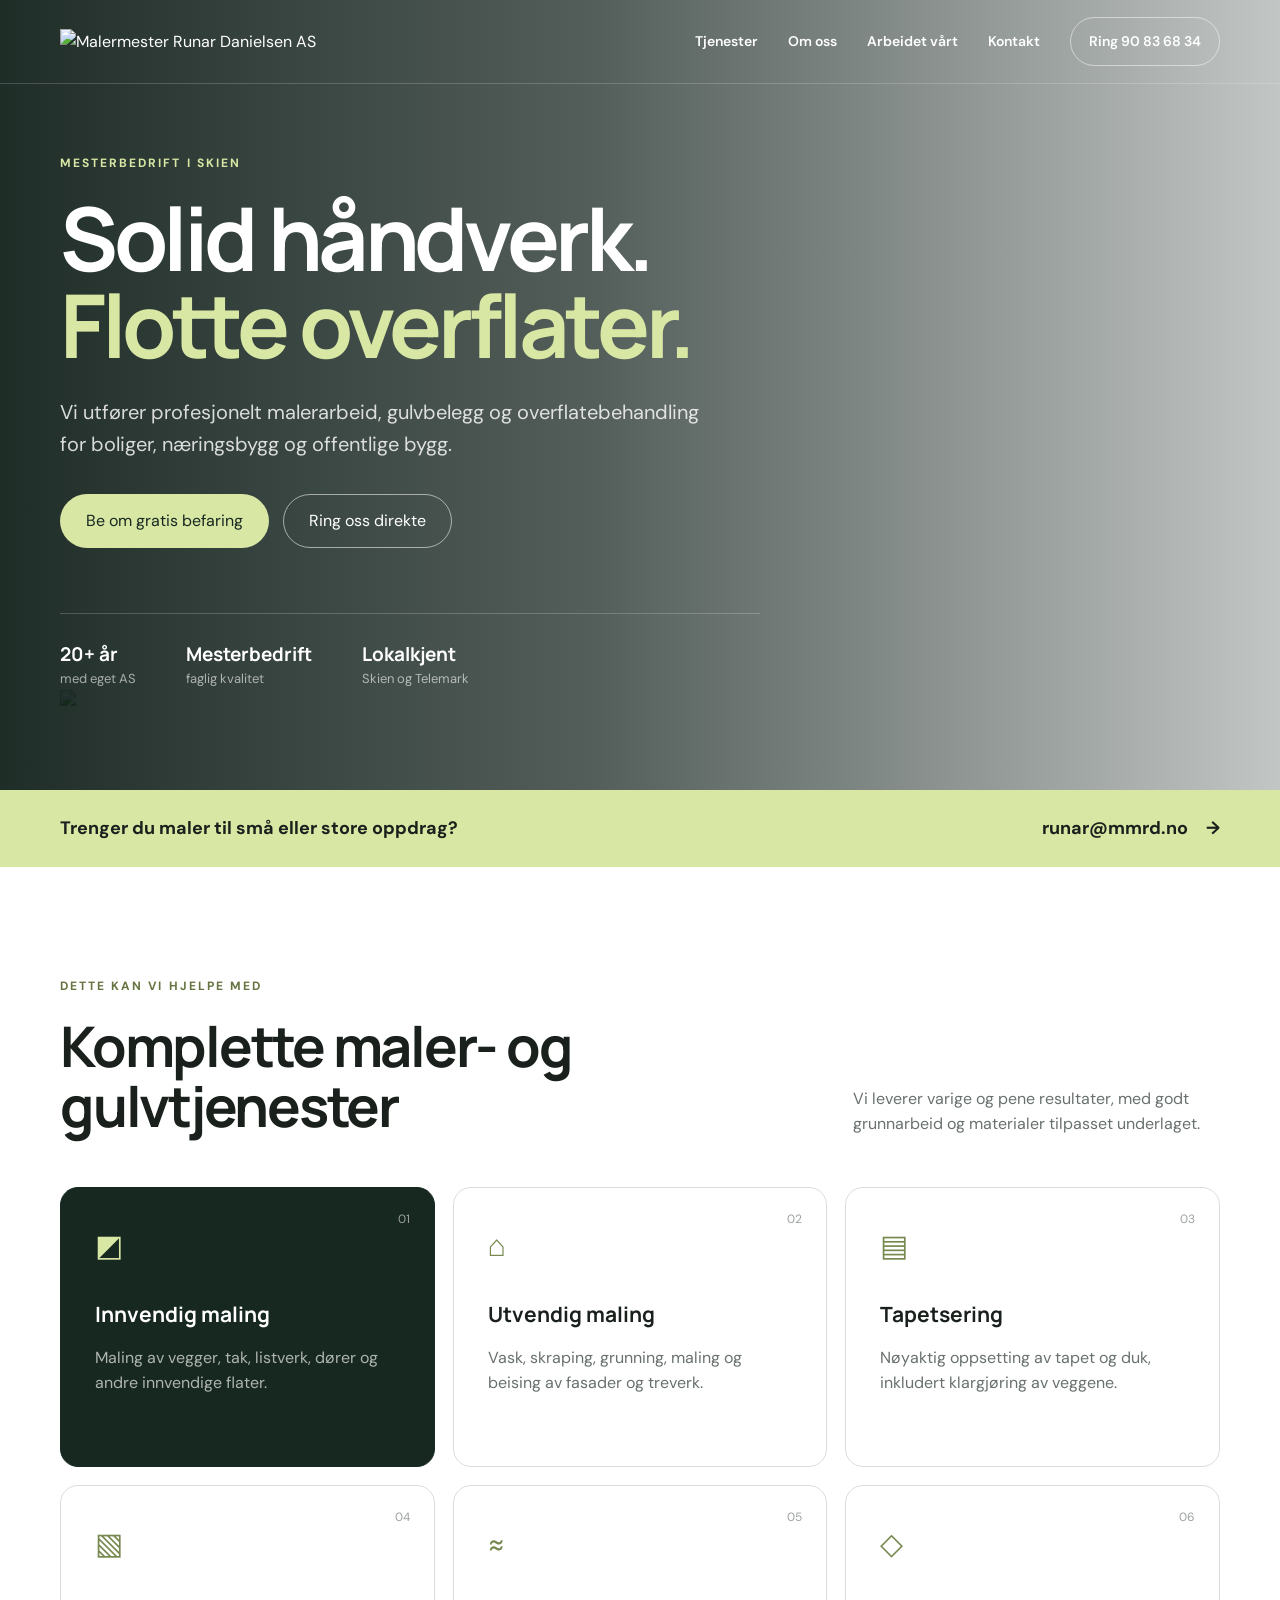
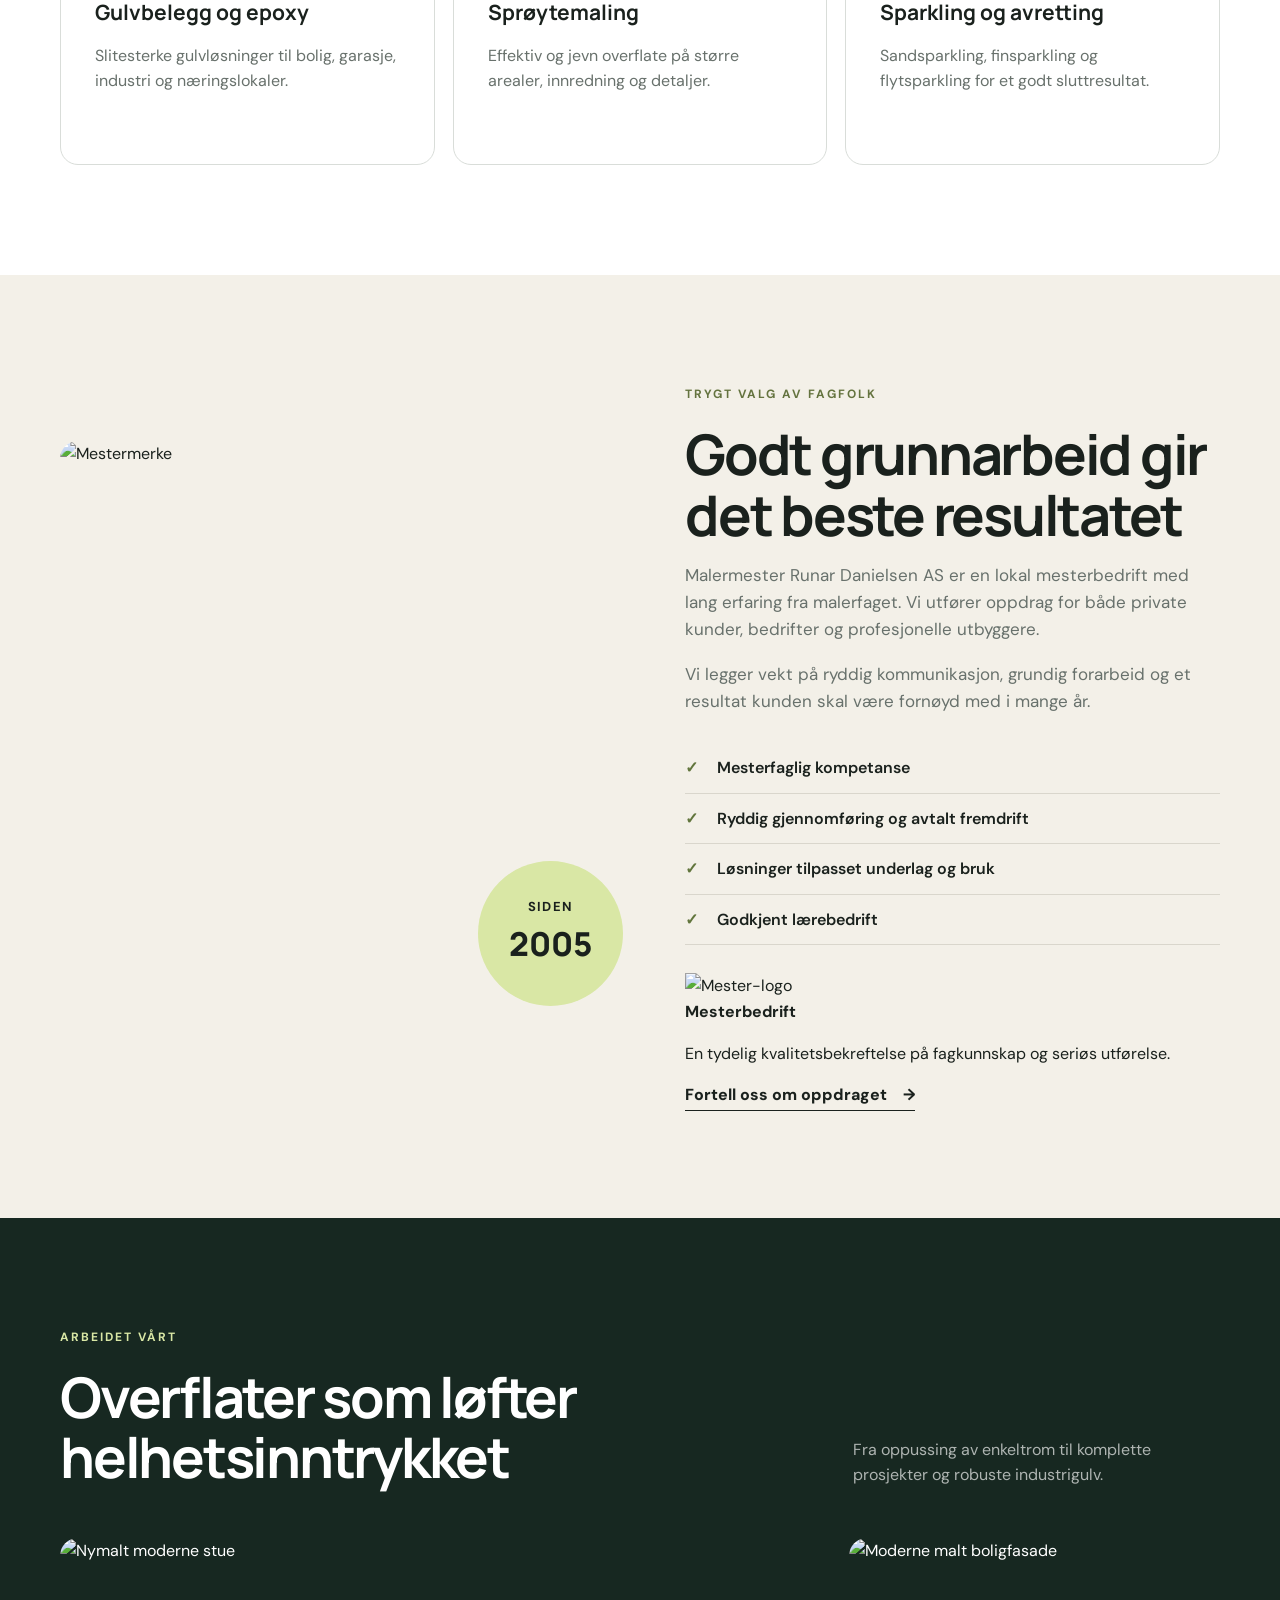
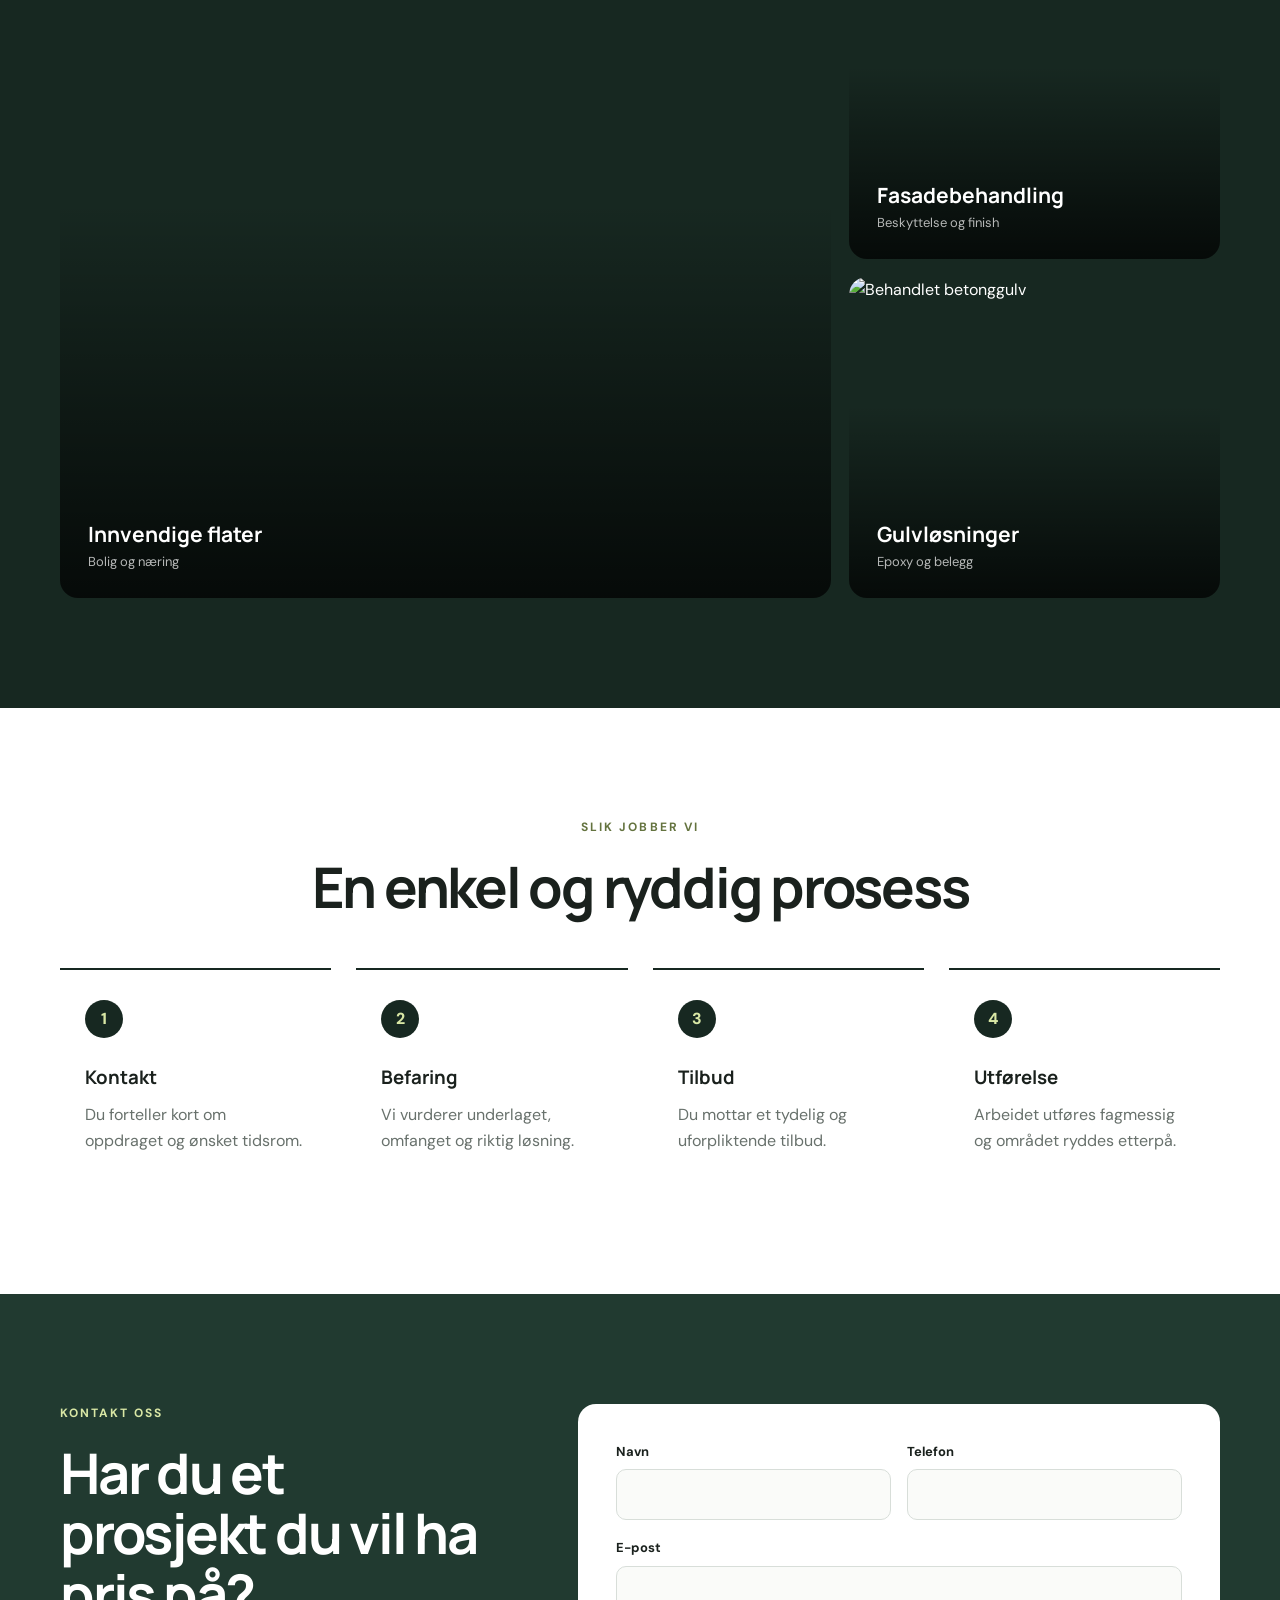
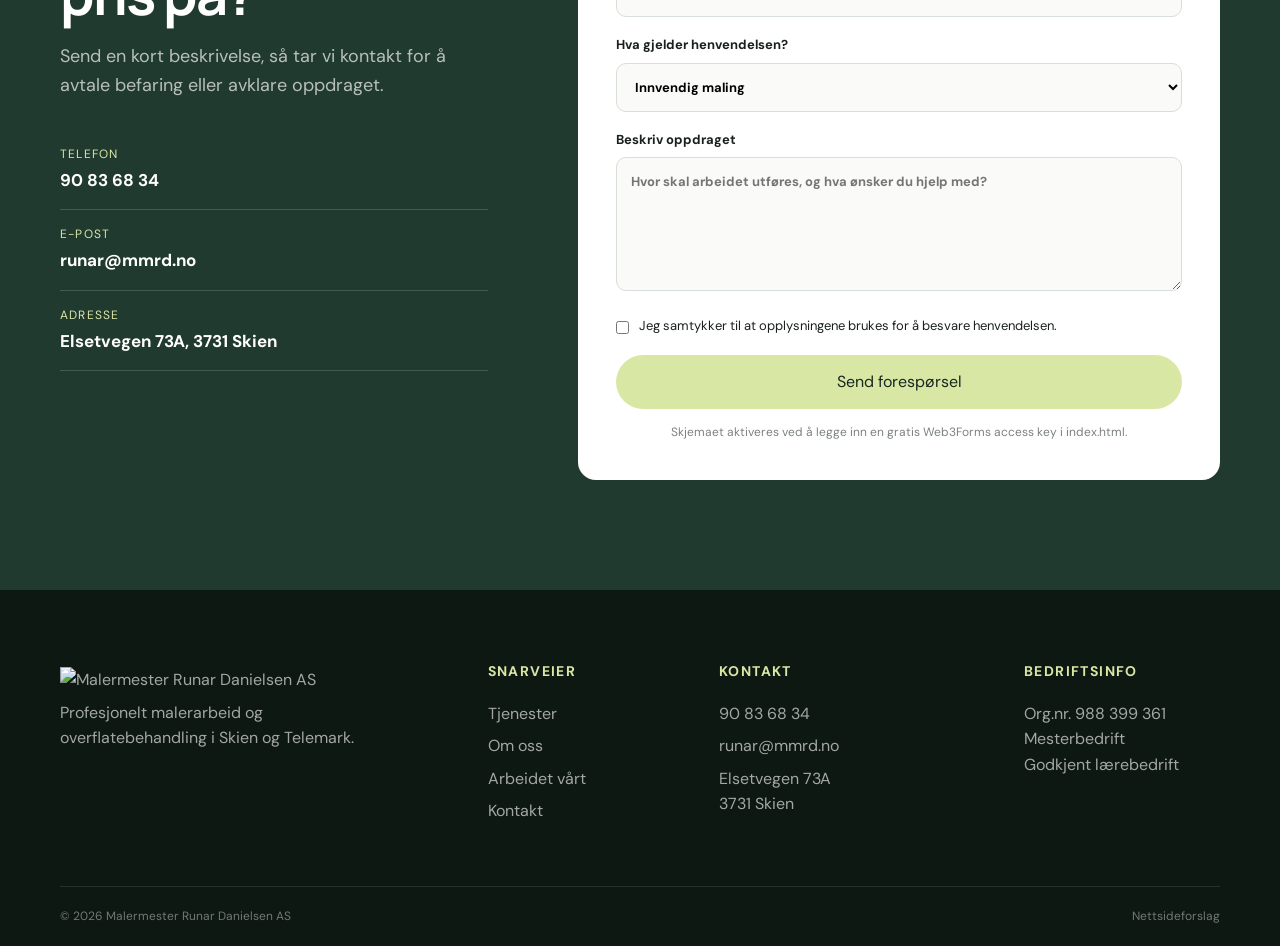
==== index.html @ 1ab9491d "Add files via upload" ====
<!DOCTYPE html>
<html lang="no">
<head>
  <meta charset="UTF-8">
  <meta name="viewport" content="width=device-width, initial-scale=1.0">
  <meta name="description" content="Malermester Runar Danielsen AS utfører maling, tapetsering, gulvbelegg, sprøytemaling, epoxy, sandsparkling og flytsparkling i Skien og Telemark.">
  <meta name="keywords" content="maler Skien, malermester Skien, maling Skien, tapetsering Skien, epoxy gulv, gulvbelegg, sprøytemaling, Malermester Runar Danielsen">
  <meta name="author" content="Malermester Runar Danielsen AS">
  <meta property="og:title" content="Malermester Runar Danielsen AS | Maler i Skien">
  <meta property="og:description" content="Fagmessig maling, tapetsering, gulvbelegg og overflatebehandling for private og bedrifter.">
  <meta property="og:type" content="website">
  <meta property="og:image" content="images/logo-transparent.png">
  <meta name="theme-color" content="#9f1721">
  <title>Malermester Runar Danielsen AS | Maler i Skien</title>
  <link rel="preconnect" href="https://fonts.googleapis.com">
  <link rel="preconnect" href="https://fonts.gstatic.com" crossorigin>
  <link href="https://fonts.googleapis.com/css2?family=DM+Sans:wght@400;500;600;700&family=Manrope:wght@600;700;800&display=swap" rel="stylesheet">
  <link rel="stylesheet" href="css/style.css">
  <script type="application/ld+json">
  {
    "@context": "https://schema.org",
    "@type": "HousePainter",
    "name": "Malermester Runar Danielsen AS",
    "telephone": "+4790836834",
    "email": "runar@mmrd.no",
    "address": {
      "@type": "PostalAddress",
      "streetAddress": "Elsetvegen 73A",
      "postalCode": "3731",
      "addressLocality": "Skien",
      "addressCountry": "NO"
    },
    "areaServed": ["Skien", "Porsgrunn", "Telemark"],
    "vatID": "NO988399361MVA",
    "foundingDate": "2005"
  }
  </script>
</head>
<body>
  <a class="skip-link" href="#main">Gå til innhold</a>

  <header class="site-header" id="top">
    <div class="container nav-wrap">
      <a class="brand" href="#top" aria-label="Malermester Runar Danielsen AS – til toppen">
        <img class="brand-logo" src="images/logo-transparent.png" alt="Malermester Runar Danielsen AS">
      </a>
      <button class="menu-toggle" aria-label="Åpne meny" aria-expanded="false"><span></span><span></span><span></span></button>
      <nav class="main-nav" aria-label="Hovedmeny">
        <a href="#tjenester">Tjenester</a>
        <a href="#om">Om oss</a>
        <a href="#prosjekter">Arbeidet vårt</a>
        <a href="#kontakt">Kontakt</a>
        <a class="nav-cta" href="tel:+4790836834">Ring 90 83 68 34</a>
      </nav>
    </div>
  </header>

  <main id="main">
    <section class="hero">
      <div class="hero-overlay"></div>
      <div class="container hero-grid">
        <div class="hero-content">
          <p class="eyebrow">Mesterbedrift i Skien</p>
          <h1>Solid håndverk.<br><span>Flotte overflater.</span></h1>
          <p class="hero-lead">Vi utfører profesjonelt malerarbeid, gulvbelegg og overflatebehandling for boliger, næringsbygg og offentlige bygg.</p>
          <div class="hero-actions">
            <a class="btn btn-primary" href="#kontakt">Be om gratis befaring</a>
            <a class="btn btn-ghost" href="tel:+4790836834">Ring oss direkte</a>
          </div>
          <div class="trust-row">
            <div><strong>20+ år</strong><span>med eget AS</span></div>
            <div><strong>Mesterbedrift</strong><span>faglig kvalitet</span></div>
            <div><strong>Lokalkjent</strong><span>Skien og Telemark</span></div>
          </div>
        </div>
        <div class="hero-visual">
          <img src="images/hero-bil.png" alt="Runar Danielsen foran firmabilen" loading="eager">
        </div>
      </div>
    </section>

    <section class="intro-strip">
      <div class="container intro-grid">
        <p>Trenger du maler til små eller store oppdrag?</p>
        <a href="mailto:runar@mmrd.no">runar@mmrd.no <span>→</span></a>
      </div>
    </section>

    <section class="section services" id="tjenester">
      <div class="container">
        <div class="section-heading">
          <div><p class="eyebrow dark">Dette kan vi hjelpe med</p><h2>Komplette maler- og gulvtjenester</h2></div>
          <p>Vi leverer varige og pene resultater, med godt grunnarbeid og materialer tilpasset underlaget.</p>
        </div>
        <div class="service-grid">
          <article class="service-card featured">
            <span class="number">01</span><div class="icon">◩</div><h3>Innvendig maling</h3><p>Maling av vegger, tak, listverk, dører og andre innvendige flater.</p>
          </article>
          <article class="service-card">
            <span class="number">02</span><div class="icon">⌂</div><h3>Utvendig maling</h3><p>Vask, skraping, grunning, maling og beising av fasader og treverk.</p>
          </article>
          <article class="service-card">
            <span class="number">03</span><div class="icon">▤</div><h3>Tapetsering</h3><p>Nøyaktig oppsetting av tapet og duk, inkludert klargjøring av veggene.</p>
          </article>
          <article class="service-card">
            <span class="number">04</span><div class="icon">▧</div><h3>Gulvbelegg og epoxy</h3><p>Slitesterke gulvløsninger til bolig, garasje, industri og næringslokaler.</p>
          </article>
          <article class="service-card">
            <span class="number">05</span><div class="icon">≈</div><h3>Sprøytemaling</h3><p>Effektiv og jevn overflate på større arealer, innredning og detaljer.</p>
          </article>
          <article class="service-card">
            <span class="number">06</span><div class="icon">◇</div><h3>Sparkling og avretting</h3><p>Sandsparkling, finsparkling og flytsparkling for et godt sluttresultat.</p>
          </article>
        </div>
      </div>
    </section>

    <section class="section about" id="om">
      <div class="container about-grid">
        <div class="about-image">
          <img src="images/mester.png" alt="Mestermerke" loading="lazy">
          <div class="experience-badge"><strong>Siden</strong><span>2005</span></div>
        </div>
        <div class="about-copy">
          <p class="eyebrow dark">Trygt valg av fagfolk</p>
          <h2>Godt grunnarbeid gir det beste resultatet</h2>
          <p>Malermester Runar Danielsen AS er en lokal mesterbedrift med lang erfaring fra malerfaget. Vi utfører oppdrag for både private kunder, bedrifter og profesjonelle utbyggere.</p>
          <p>Vi legger vekt på ryddig kommunikasjon, grundig forarbeid og et resultat kunden skal være fornøyd med i mange år.</p>
          <ul class="check-list">
            <li>Mesterfaglig kompetanse</li>
            <li>Ryddig gjennomføring og avtalt fremdrift</li>
            <li>Løsninger tilpasset underlag og bruk</li>
            <li>Godkjent lærebedrift</li>
          </ul>
          <div class="mester-card">
            <img src="images/mester.png" alt="Mester-logo">
            <div>
              <strong>Mesterbedrift</strong>
              <p>En tydelig kvalitetsbekreftelse på fagkunnskap og seriøs utførelse.</p>
            </div>
          </div>
          <a class="text-link" href="#kontakt">Fortell oss om oppdraget <span>→</span></a>
        </div>
      </div>
    </section>

    <section class="section projects" id="prosjekter">
      <div class="container">
        <div class="section-heading light">
          <div><p class="eyebrow">Arbeidet vårt</p><h2>Overflater som løfter helhetsinntrykket</h2></div>
          <p>Fra oppussing av enkeltrom til komplette prosjekter og robuste industrigulv.</p>
        </div>
        <div class="project-grid">
          <figure class="project large"><img src="https://images.unsplash.com/photo-1600566753086-00f18fb6b3ea?auto=format&fit=crop&w=1300&q=85" alt="Nymalt moderne stue" loading="lazy"><figcaption><strong>Innvendige flater</strong><span>Bolig og næring</span></figcaption></figure>
          <figure class="project"><img src="https://images.unsplash.com/photo-1600585154340-be6161a56a0c?auto=format&fit=crop&w=900&q=85" alt="Moderne malt boligfasade" loading="lazy"><figcaption><strong>Fasadebehandling</strong><span>Beskyttelse og finish</span></figcaption></figure>
          <figure class="project"><img src="https://images.unsplash.com/photo-1586864387967-d02ef85d93e8?auto=format&fit=crop&w=900&q=85" alt="Behandlet betonggulv" loading="lazy"><figcaption><strong>Gulvløsninger</strong><span>Epoxy og belegg</span></figcaption></figure>
        </div>
      </div>
    </section>

    <section class="section process">
      <div class="container">
        <div class="center-heading"><p class="eyebrow dark">Slik jobber vi</p><h2>En enkel og ryddig prosess</h2></div>
        <div class="process-grid">
          <div><span>1</span><h3>Kontakt</h3><p>Du forteller kort om oppdraget og ønsket tidsrom.</p></div>
          <div><span>2</span><h3>Befaring</h3><p>Vi vurderer underlaget, omfanget og riktig løsning.</p></div>
          <div><span>3</span><h3>Tilbud</h3><p>Du mottar et tydelig og uforpliktende tilbud.</p></div>
          <div><span>4</span><h3>Utførelse</h3><p>Arbeidet utføres fagmessig og området ryddes etterpå.</p></div>
        </div>
      </div>
    </section>

    <section class="contact-section" id="kontakt">
      <div class="container contact-grid">
        <div class="contact-copy">
          <p class="eyebrow">Kontakt oss</p>
          <h2>Har du et prosjekt du vil ha pris på?</h2>
          <p>Send en kort beskrivelse, så tar vi kontakt for å avtale befaring eller avklare oppdraget.</p>
          <div class="contact-details">
            <a href="tel:+4790836834"><span>Telefon</span><strong>90 83 68 34</strong></a>
            <a href="mailto:runar@mmrd.no"><span>E-post</span><strong>runar@mmrd.no</strong></a>
            <div><span>Adresse</span><strong>Elsetvegen 73A, 3731 Skien</strong></div>
          </div>
        </div>
        <form class="contact-form" action="https://api.web3forms.com/submit" method="POST">
          <input type="hidden" name="access_key" value="SETT-INN-WEB3FORMS-ACCESS-KEY-HER">
          <input type="hidden" name="subject" value="Ny forespørsel fra hjemmesiden">
          <input type="hidden" name="from_name" value="Malermester Runar Danielsen – nettside">
          <div class="field-row">
            <label>Navn<input type="text" name="name" required autocomplete="name"></label>
            <label>Telefon<input type="tel" name="phone" required autocomplete="tel"></label>
          </div>
          <label>E-post<input type="email" name="email" autocomplete="email"></label>
          <label>Hva gjelder henvendelsen?
            <select name="service">
              <option>Innvendig maling</option><option>Utvendig maling</option><option>Tapetsering</option><option>Gulvbelegg / epoxy</option><option>Sparkling / avretting</option><option>Annet</option>
            </select>
          </label>
          <label>Beskriv oppdraget<textarea name="message" rows="5" required placeholder="Hvor skal arbeidet utføres, og hva ønsker du hjelp med?"></textarea></label>
          <label class="consent"><input type="checkbox" required><span>Jeg samtykker til at opplysningene brukes for å besvare henvendelsen.</span></label>
          <button class="btn btn-primary full" type="submit">Send forespørsel</button>
          <p class="form-note">Skjemaet aktiveres ved å legge inn en gratis Web3Forms access key i index.html.</p>
        </form>
      </div>
    </section>
  </main>

  <footer>
    <div class="container footer-grid">
      <div><a class="brand footer-brand" href="#top"><img class="footer-logo" src="images/logo-transparent.png" alt="Malermester Runar Danielsen AS"></a><p>Profesjonelt malerarbeid og overflatebehandling i Skien og Telemark.</p></div>
      <div><h3>Snarveier</h3><a href="#tjenester">Tjenester</a><a href="#om">Om oss</a><a href="#prosjekter">Arbeidet vårt</a><a href="#kontakt">Kontakt</a></div>
      <div><h3>Kontakt</h3><a href="tel:+4790836834">90 83 68 34</a><a href="mailto:runar@mmrd.no">runar@mmrd.no</a><p>Elsetvegen 73A<br>3731 Skien</p></div>
      <div><h3>Bedriftsinfo</h3><p>Org.nr. 988 399 361<br>Mesterbedrift<br>Godkjent lærebedrift</p></div>
    </div>
    <div class="container footer-bottom"><span>© <span id="year"></span> Malermester Runar Danielsen AS</span><span>Nettsideforslag</span></div>
  </footer>
  <script src="script.js"></script>
</body>
</html>
---- css/style.css ----
:root{--green:#172821;--green2:#213a30;--lime:#d9e7a5;--cream:#f3f0e8;--white:#fff;--ink:#1a211d;--muted:#68716c;--line:#d9ddd9;--radius:18px;--shadow:0 20px 50px rgba(12,30,22,.14)}
*{box-sizing:border-box}html{scroll-behavior:smooth}body{margin:0;font-family:'DM Sans',sans-serif;color:var(--ink);background:#fff;line-height:1.6}img{max-width:100%;display:block}a{color:inherit;text-decoration:none}.container{width:min(1160px,calc(100% - 40px));margin:auto}.skip-link{position:absolute;left:-9999px}.skip-link:focus{left:20px;top:20px;background:#fff;padding:10px;z-index:999}
.site-header{height:84px;position:absolute;z-index:20;width:100%;color:#fff;border-bottom:1px solid rgba(255,255,255,.18)}.nav-wrap{height:100%;display:flex;align-items:center;justify-content:space-between}.brand{display:flex;align-items:center;gap:12px}.brand-mark{width:47px;height:47px;border:2px solid var(--lime);display:grid;place-items:center;border-radius:50%;font-family:Manrope;font-weight:800;letter-spacing:-2px;color:var(--lime)}.brand-text{display:flex;flex-direction:column;line-height:1.1}.brand-text strong{font-family:Manrope;font-size:16px;text-transform:uppercase;letter-spacing:.07em}.brand-text small{font-size:13px;opacity:.8;margin-top:4px}.main-nav{display:flex;align-items:center;gap:30px;font-weight:600;font-size:14px}.main-nav>a:not(.nav-cta):hover{color:var(--lime)}.nav-cta{padding:12px 18px;border:1px solid rgba(255,255,255,.5);border-radius:50px}.nav-cta:hover{background:#fff;color:var(--green)}.menu-toggle{display:none;background:transparent;border:0;padding:8px}.menu-toggle span{display:block;width:26px;height:2px;background:#fff;margin:6px}
.hero{min-height:790px;display:flex;align-items:center;position:relative;color:#fff;background:url('https://images.unsplash.com/photo-1562259949-6d6cde6cc78e?auto=format&fit=crop&w=2000&q=88') center/cover}.hero-overlay{position:absolute;inset:0;background:linear-gradient(90deg,rgba(12,27,21,.92) 0%,rgba(12,27,21,.70) 47%,rgba(12,27,21,.25) 100%)}.hero-content{position:relative;padding-top:80px}.eyebrow{text-transform:uppercase;letter-spacing:.17em;font-size:12px;font-weight:700;color:var(--lime);margin:0 0 20px}.eyebrow.dark{color:#64733f}.hero h1{font-family:Manrope;font-size:clamp(50px,7vw,88px);line-height:.99;letter-spacing:-.05em;margin:0;max-width:850px}.hero h1 span{color:var(--lime)}.hero-lead{font-size:20px;max-width:640px;color:rgba(255,255,255,.82);margin:28px 0 34px}.hero-actions{display:flex;gap:14px;flex-wrap:wrap}.btn{display:inline-flex;align-items:center;justify-content:center;min-height:54px;padding:0 25px;border-radius:50px;font-weight:700;border:1px solid transparent;cursor:pointer;font:inherit}.btn-primary{background:var(--lime);color:var(--green)}.btn-primary:hover{background:#eef5cd}.btn-ghost{border-color:rgba(255,255,255,.55);color:#fff}.btn-ghost:hover{background:#fff;color:var(--green)}.trust-row{display:flex;gap:50px;margin-top:65px;border-top:1px solid rgba(255,255,255,.2);padding-top:25px;max-width:700px}.trust-row div{display:flex;flex-direction:column}.trust-row strong{font-family:Manrope;font-size:19px}.trust-row span{color:rgba(255,255,255,.6);font-size:13px}.intro-strip{background:var(--lime);padding:24px 0}.intro-grid{display:flex;align-items:center;justify-content:space-between;font-weight:700}.intro-grid p{margin:0;font-size:18px}.intro-grid a{font-size:18px}.intro-grid a span{margin-left:14px}
.section{padding:110px 0}.section-heading{display:grid;grid-template-columns:1.4fr .7fr;align-items:end;gap:60px;margin-bottom:50px}.section-heading h2,.about h2,.center-heading h2,.contact-copy h2{font-family:Manrope;font-size:clamp(36px,5vw,56px);line-height:1.08;letter-spacing:-.04em;margin:0}.section-heading>p{color:var(--muted);margin:0}.service-grid{display:grid;grid-template-columns:repeat(3,1fr);gap:18px}.service-card{position:relative;min-height:280px;padding:34px;border:1px solid var(--line);border-radius:var(--radius);transition:.25s;background:#fff}.service-card:hover{transform:translateY(-5px);box-shadow:var(--shadow)}.service-card.featured{background:var(--green);color:#fff;border-color:var(--green)}.service-card .number{position:absolute;right:24px;top:22px;font-size:12px;color:#9ba29e}.service-card .icon{font-size:30px;color:#76884e;margin-bottom:28px}.service-card h3{font-family:Manrope;font-size:21px;margin:0 0 13px}.service-card p{margin:0;color:var(--muted)}.service-card.featured p{color:rgba(255,255,255,.65)}.service-card.featured .icon{color:var(--lime)}
.about{background:var(--cream)}.about-grid{display:grid;grid-template-columns:1fr 1fr;gap:90px;align-items:center}.about-image{position:relative}.about-image img{height:610px;width:100%;object-fit:cover;border-radius:var(--radius)}.experience-badge{position:absolute;right:-28px;bottom:45px;background:var(--lime);width:145px;height:145px;border-radius:50%;display:flex;flex-direction:column;align-items:center;justify-content:center}.experience-badge strong{font-size:13px;text-transform:uppercase;letter-spacing:.1em}.experience-badge span{font-family:Manrope;font-size:33px;font-weight:800}.about-copy>p:not(.eyebrow){color:var(--muted);font-size:17px}.check-list{list-style:none;padding:0;margin:28px 0}.check-list li{padding:12px 0 12px 32px;border-bottom:1px solid #d9d6cc;position:relative;font-weight:600}.check-list li:before{content:'✓';position:absolute;left:0;color:#61753c}.text-link{font-weight:800;border-bottom:1px solid;padding-bottom:5px}.text-link span{margin-left:12px}
.projects{background:var(--green);color:#fff}.section-heading.light>p{color:rgba(255,255,255,.65)}.project-grid{display:grid;grid-template-columns:1.35fr .65fr;grid-template-rows:1fr 1fr;gap:18px;height:660px}.project{margin:0;position:relative;overflow:hidden;border-radius:var(--radius)}.project.large{grid-row:1/3}.project img{width:100%;height:100%;object-fit:cover;transition:.5s}.project:hover img{transform:scale(1.035)}.project:after{content:'';position:absolute;inset:40% 0 0;background:linear-gradient(transparent,rgba(0,0,0,.75))}.project figcaption{position:absolute;z-index:2;left:28px;bottom:25px;display:flex;flex-direction:column}.project figcaption strong{font-family:Manrope;font-size:21px}.project figcaption span{font-size:13px;color:rgba(255,255,255,.7)}
.center-heading{text-align:center;margin-bottom:50px}.process-grid{display:grid;grid-template-columns:repeat(4,1fr);gap:25px}.process-grid>div{padding:30px 25px;border-top:2px solid var(--green)}.process-grid span{display:grid;place-items:center;width:38px;height:38px;border-radius:50%;background:var(--green);color:var(--lime);font-weight:800;margin-bottom:25px}.process-grid h3{font-family:Manrope;margin:0 0 10px}.process-grid p{color:var(--muted);margin:0}
.contact-section{background:var(--green2);color:#fff;padding:110px 0}.contact-grid{display:grid;grid-template-columns:.8fr 1.2fr;gap:90px}.contact-copy>p:not(.eyebrow){color:rgba(255,255,255,.68);font-size:18px}.contact-details{margin-top:45px;display:grid;gap:15px}.contact-details a,.contact-details div{display:flex;flex-direction:column;border-bottom:1px solid rgba(255,255,255,.16);padding-bottom:15px}.contact-details span{font-size:12px;text-transform:uppercase;color:var(--lime);letter-spacing:.1em}.contact-details strong{font-size:17px;margin-top:3px}.contact-form{background:#fff;color:var(--ink);padding:38px;border-radius:var(--radius)}.field-row{display:grid;grid-template-columns:1fr 1fr;gap:16px}.contact-form label{display:block;font-size:13px;font-weight:700;margin-bottom:18px}.contact-form input,.contact-form select,.contact-form textarea{width:100%;margin-top:7px;border:1px solid #d8ded9;border-radius:10px;padding:14px;font:inherit;background:#fafbf9}.contact-form textarea{resize:vertical}.consent{display:flex!important;gap:10px;align-items:flex-start;font-weight:400!important}.consent input{width:auto;margin:5px 0 0}.btn.full{width:100%;border:0}.form-note{font-size:12px;color:#7b827e;text-align:center;margin:14px 0 0}
footer{background:#0d1813;color:#fff;padding:70px 0 20px}.footer-grid{display:grid;grid-template-columns:1.5fr .7fr 1fr .8fr;gap:60px}.footer-grid h3{font-size:14px;text-transform:uppercase;letter-spacing:.1em;color:var(--lime);margin:0 0 18px}.footer-grid a,.footer-grid p{display:block;color:rgba(255,255,255,.62);margin:7px 0}.footer-grid>div:first-child p{max-width:330px}.footer-brand{margin-bottom:25px}.footer-bottom{border-top:1px solid rgba(255,255,255,.1);margin-top:55px;padding-top:20px;display:flex;justify-content:space-between;color:rgba(255,255,255,.42);font-size:12px}
@media(max-width:900px){.main-nav{position:fixed;inset:0 0 auto 0;background:var(--green);padding:100px 30px 35px;display:none;flex-direction:column;align-items:stretch}.main-nav.open{display:flex}.menu-toggle{display:block;z-index:2}.hero{min-height:730px}.service-grid{grid-template-columns:repeat(2,1fr)}.section-heading,.about-grid,.contact-grid{grid-template-columns:1fr;gap:45px}.about-grid{gap:60px}.about-image img{height:480px}.experience-badge{right:20px}.process-grid{grid-template-columns:repeat(2,1fr)}.footer-grid{grid-template-columns:1fr 1fr}.project-grid{height:560px}}
@media(max-width:620px){.container{width:min(100% - 28px,1160px)}.site-header{height:72px}.brand-text strong{font-size:13px}.brand-mark{width:41px;height:41px}.hero{min-height:720px;background-position:60% center}.hero-content{padding-top:75px}.hero h1{font-size:48px}.hero-lead{font-size:17px}.hero-actions{flex-direction:column;align-items:stretch}.trust-row{gap:20px;justify-content:space-between;margin-top:40px}.trust-row strong{font-size:15px}.intro-grid{flex-direction:column;align-items:flex-start;gap:4px}.section{padding:75px 0}.section-heading{gap:20px;margin-bottom:35px}.service-grid{grid-template-columns:1fr}.about-image img{height:380px}.experience-badge{width:110px;height:110px}.experience-badge span{font-size:25px}.project-grid{display:block;height:auto}.project{height:280px;margin-bottom:14px}.process-grid{grid-template-columns:1fr}.process-grid>div{padding:22px 10px}.contact-section{padding:75px 0}.contact-form{padding:24px 18px}.field-row{grid-template-columns:1fr}.footer-grid{grid-template-columns:1fr;gap:30px}.footer-bottom{flex-direction:column;gap:5px}}
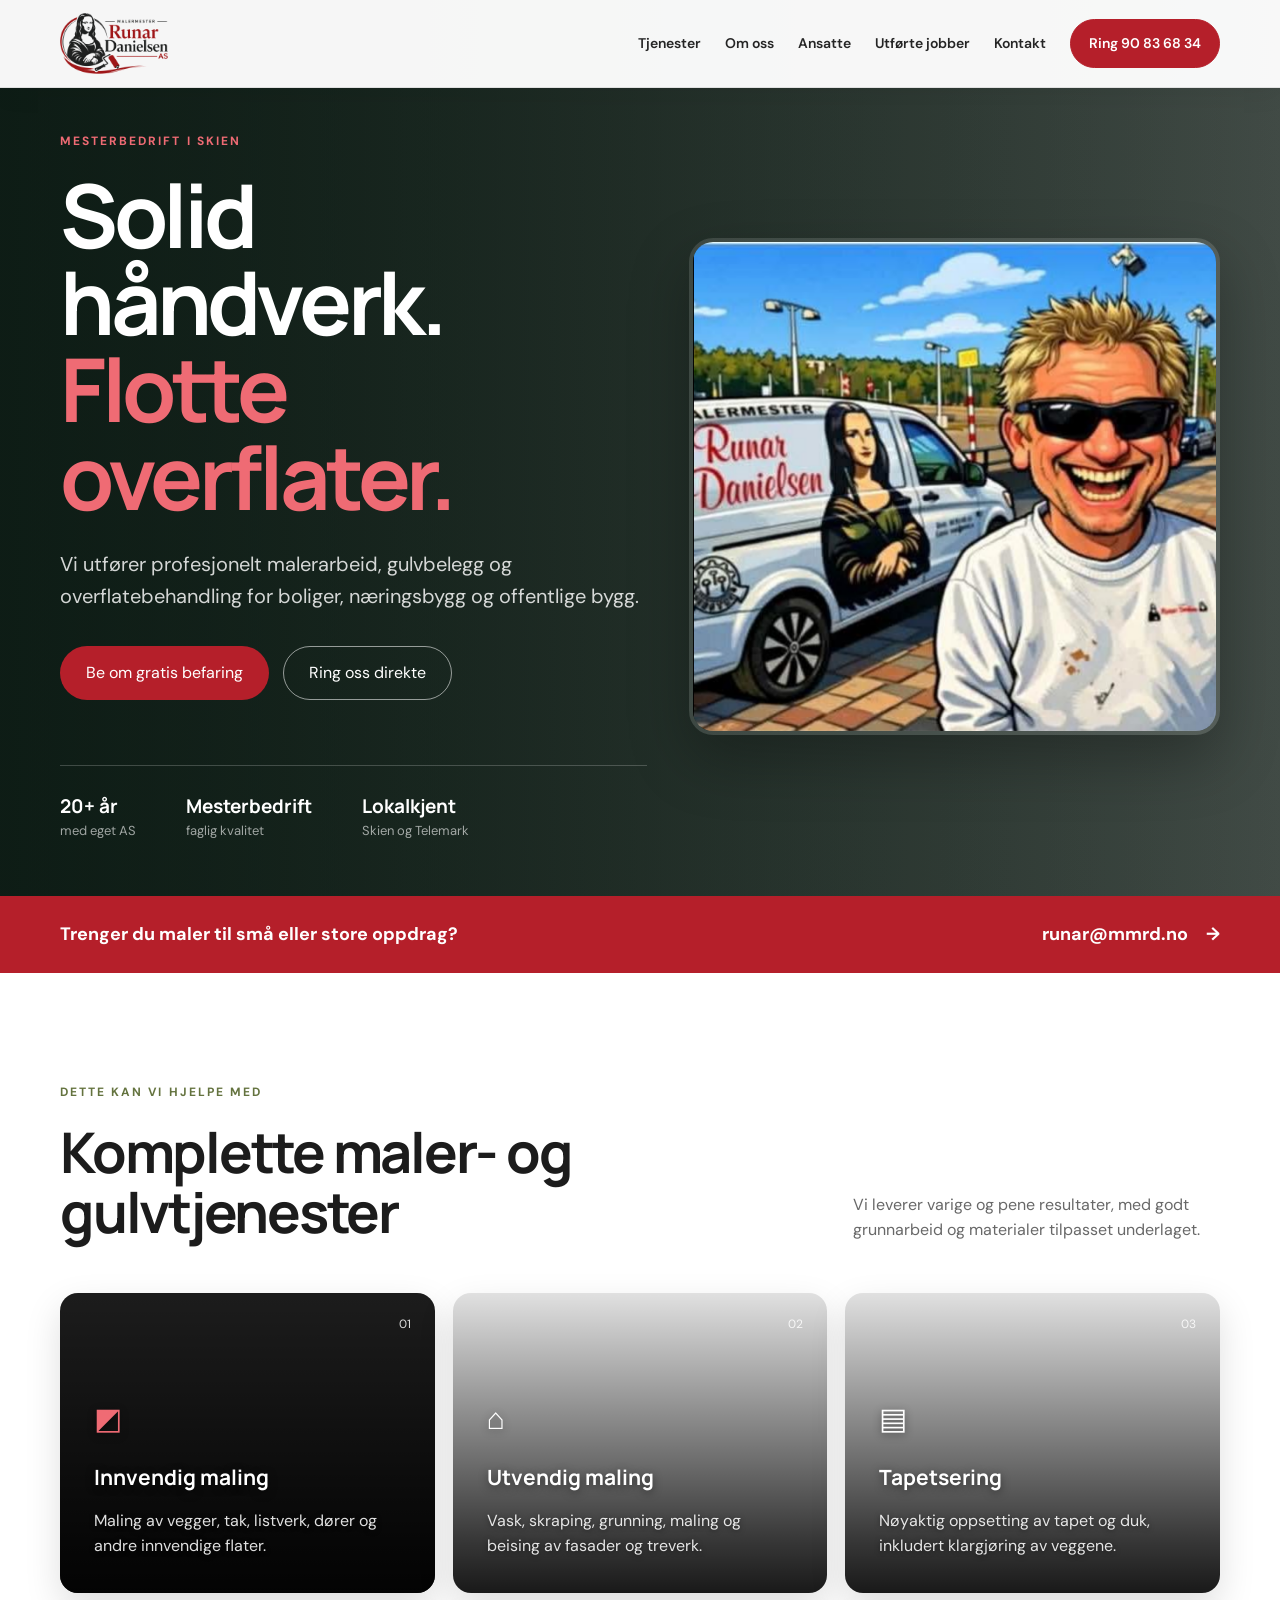
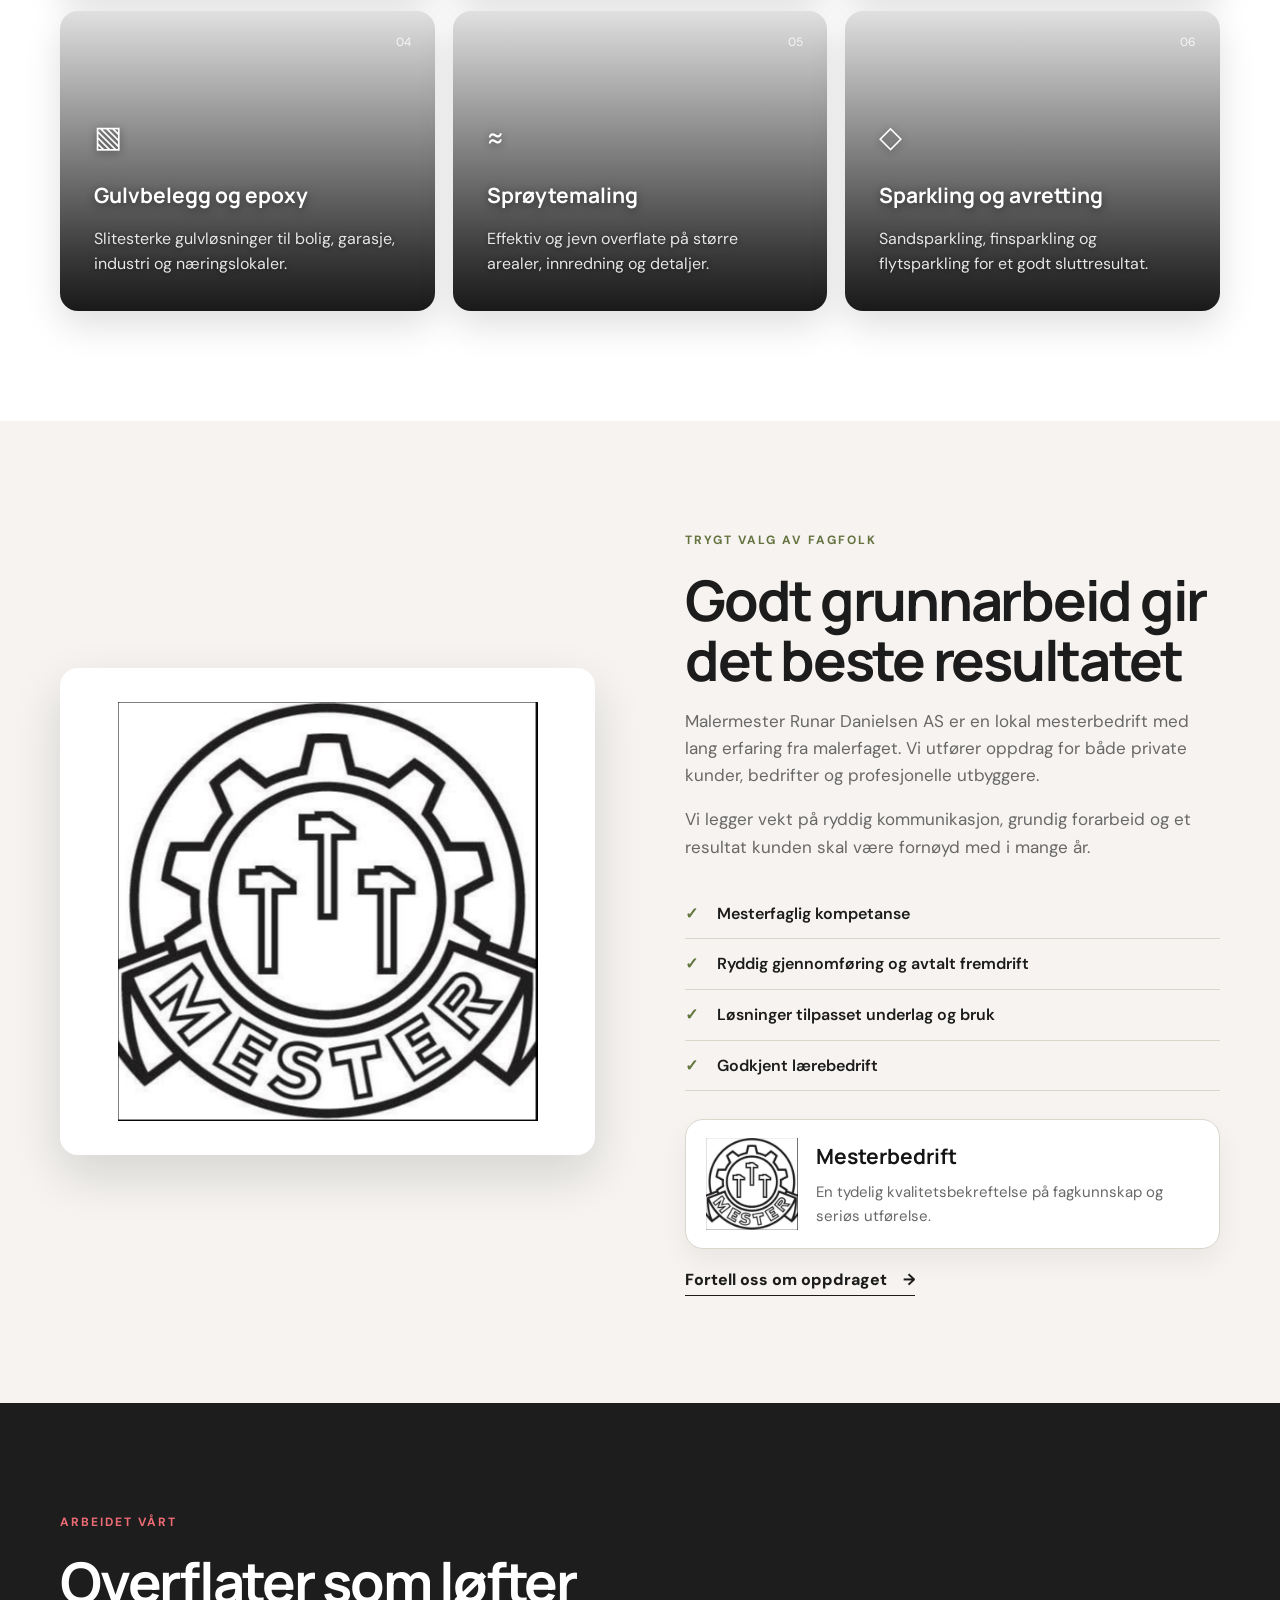
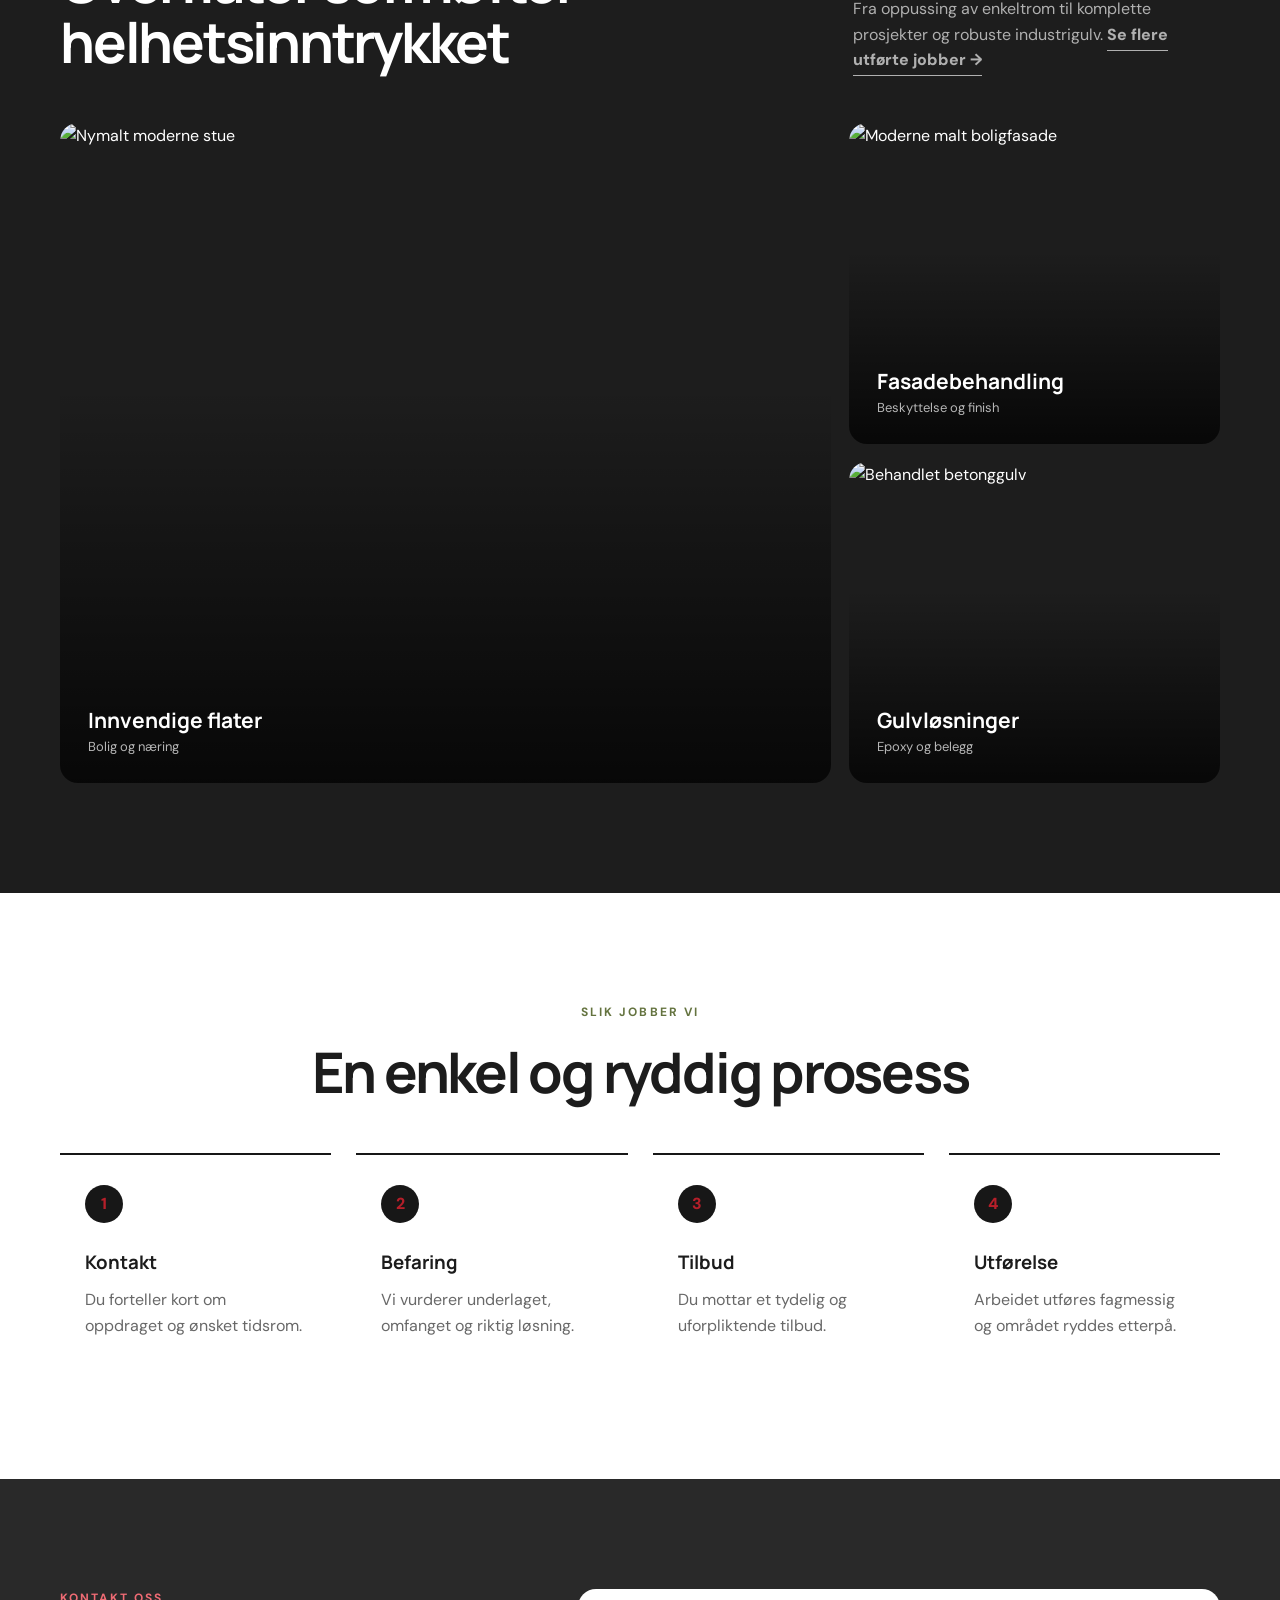
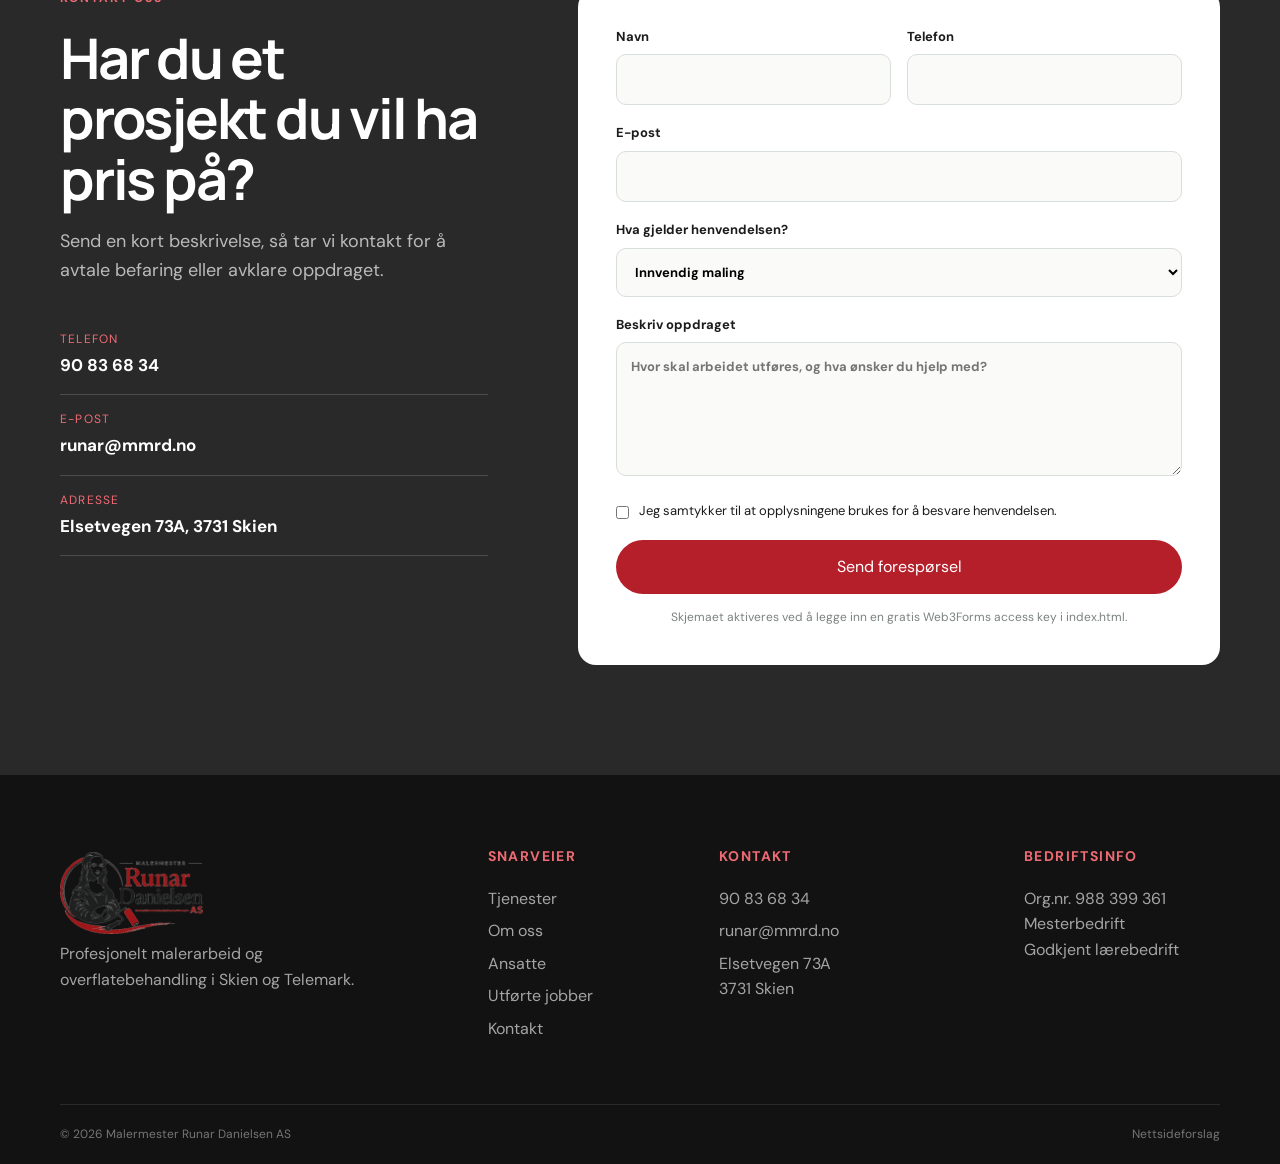
==== commit 9a322361: "Add files via upload" ====
--- a/index.html
+++ b/index.html
@@ -41,15 +41,16 @@
 
   <header class="site-header" id="top">
     <div class="container nav-wrap">
-      <a class="brand" href="#top" aria-label="Malermester Runar Danielsen AS – til toppen">
+      <a class="brand" href="index.html" aria-label="Malermester Runar Danielsen AS – forsiden">
         <img class="brand-logo" src="images/logo-transparent.png" alt="Malermester Runar Danielsen AS">
       </a>
       <button class="menu-toggle" aria-label="Åpne meny" aria-expanded="false"><span></span><span></span><span></span></button>
       <nav class="main-nav" aria-label="Hovedmeny">
-        <a href="#tjenester">Tjenester</a>
-        <a href="#om">Om oss</a>
-        <a href="#prosjekter">Arbeidet vårt</a>
-        <a href="#kontakt">Kontakt</a>
+        <a href="index.html#tjenester">Tjenester</a>
+        <a href="index.html#om">Om oss</a>
+        <a href="ansatte.html">Ansatte</a>
+        <a href="utforte-jobber.html">Utførte jobber</a>
+        <a href="index.html#kontakt">Kontakt</a>
         <a class="nav-cta" href="tel:+4790836834">Ring 90 83 68 34</a>
       </nav>
     </div>
@@ -148,7 +149,7 @@
       <div class="container">
         <div class="section-heading light">
           <div><p class="eyebrow">Arbeidet vårt</p><h2>Overflater som løfter helhetsinntrykket</h2></div>
-          <p>Fra oppussing av enkeltrom til komplette prosjekter og robuste industrigulv.</p>
+          <p>Fra oppussing av enkeltrom til komplette prosjekter og robuste industrigulv. <a class="text-link" href="utforte-jobber.html">Se flere utførte jobber →</a></p>
         </div>
         <div class="project-grid">
           <figure class="project large"><img src="https://images.unsplash.com/photo-1600566753086-00f18fb6b3ea?auto=format&fit=crop&w=1300&q=85" alt="Nymalt moderne stue" loading="lazy"><figcaption><strong>Innvendige flater</strong><span>Bolig og næring</span></figcaption></figure>
@@ -208,7 +209,7 @@
   <footer>
     <div class="container footer-grid">
       <div><a class="brand footer-brand" href="#top"><img class="footer-logo" src="images/logo-transparent.png" alt="Malermester Runar Danielsen AS"></a><p>Profesjonelt malerarbeid og overflatebehandling i Skien og Telemark.</p></div>
-      <div><h3>Snarveier</h3><a href="#tjenester">Tjenester</a><a href="#om">Om oss</a><a href="#prosjekter">Arbeidet vårt</a><a href="#kontakt">Kontakt</a></div>
+      <div><h3>Snarveier</h3><a href="index.html#tjenester">Tjenester</a><a href="index.html#om">Om oss</a><a href="ansatte.html">Ansatte</a><a href="utforte-jobber.html">Utførte jobber</a><a href="index.html#kontakt">Kontakt</a></div>
       <div><h3>Kontakt</h3><a href="tel:+4790836834">90 83 68 34</a><a href="mailto:runar@mmrd.no">runar@mmrd.no</a><p>Elsetvegen 73A<br>3731 Skien</p></div>
       <div><h3>Bedriftsinfo</h3><p>Org.nr. 988 399 361<br>Mesterbedrift<br>Godkjent lærebedrift</p></div>
     </div>
--- a/css/style.css
+++ b/css/style.css
@@ -10,3 +10,121 @@
 footer{background:#0d1813;color:#fff;padding:70px 0 20px}.footer-grid{display:grid;grid-template-columns:1.5fr .7fr 1fr .8fr;gap:60px}.footer-grid h3{font-size:14px;text-transform:uppercase;letter-spacing:.1em;color:var(--lime);margin:0 0 18px}.footer-grid a,.footer-grid p{display:block;color:rgba(255,255,255,.62);margin:7px 0}.footer-grid>div:first-child p{max-width:330px}.footer-brand{margin-bottom:25px}.footer-bottom{border-top:1px solid rgba(255,255,255,.1);margin-top:55px;padding-top:20px;display:flex;justify-content:space-between;color:rgba(255,255,255,.42);font-size:12px}
 @media(max-width:900px){.main-nav{position:fixed;inset:0 0 auto 0;background:var(--green);padding:100px 30px 35px;display:none;flex-direction:column;align-items:stretch}.main-nav.open{display:flex}.menu-toggle{display:block;z-index:2}.hero{min-height:730px}.service-grid{grid-template-columns:repeat(2,1fr)}.section-heading,.about-grid,.contact-grid{grid-template-columns:1fr;gap:45px}.about-grid{gap:60px}.about-image img{height:480px}.experience-badge{right:20px}.process-grid{grid-template-columns:repeat(2,1fr)}.footer-grid{grid-template-columns:1fr 1fr}.project-grid{height:560px}}
 @media(max-width:620px){.container{width:min(100% - 28px,1160px)}.site-header{height:72px}.brand-text strong{font-size:13px}.brand-mark{width:41px;height:41px}.hero{min-height:720px;background-position:60% center}.hero-content{padding-top:75px}.hero h1{font-size:48px}.hero-lead{font-size:17px}.hero-actions{flex-direction:column;align-items:stretch}.trust-row{gap:20px;justify-content:space-between;margin-top:40px}.trust-row strong{font-size:15px}.intro-grid{flex-direction:column;align-items:flex-start;gap:4px}.section{padding:75px 0}.section-heading{gap:20px;margin-bottom:35px}.service-grid{grid-template-columns:1fr}.about-image img{height:380px}.experience-badge{width:110px;height:110px}.experience-badge span{font-size:25px}.project-grid{display:block;height:auto}.project{height:280px;margin-bottom:14px}.process-grid{grid-template-columns:1fr}.process-grid>div{padding:22px 10px}.contact-section{padding:75px 0}.contact-form{padding:24px 18px}.field-row{grid-template-columns:1fr}.footer-grid{grid-template-columns:1fr;gap:30px}.footer-bottom{flex-direction:column;gap:5px}}
+
+
+/* Ny profil med Mona Lisa-logo */
+:root{--green:#171717;--green2:#262626;--lime:#b51f2a;--cream:#f6f3f0;--ink:#1c1c1c;--muted:#686868;--line:#ded9d5}
+.site-header{height:88px;background:rgba(255,255,255,.96);color:var(--ink);border-bottom:1px solid rgba(0,0,0,.09);box-shadow:0 6px 24px rgba(0,0,0,.06);overflow:visible}
+.brand{flex-shrink:0}
+.brand-logo{display:block;width:auto;height:62px;max-width:230px;object-fit:contain;object-position:left center;background:transparent}
+.main-nav{gap:24px;color:#252525}
+.main-nav>a:not(.nav-cta):hover{color:var(--lime)}
+.nav-cta{border-color:var(--lime);background:var(--lime);color:#fff}
+.nav-cta:hover{background:#8f111a;color:#fff}
+.menu-toggle span{background:#222}
+.hero{padding-top:88px}
+.hero h1 span,.eyebrow,.contact-details span,.footer-grid h3{color:#ef6b74}
+.btn-primary{background:var(--lime);color:#fff}
+.btn-primary:hover{background:#8f111a}
+.intro-strip{background:var(--lime);color:#fff}
+.service-card.featured{background:#202020;border-color:#202020}
+.service-card.featured .icon{color:#ef6b74}
+.projects{background:#1d1d1d}
+.contact-section{background:#292929}
+footer{background:#121212}
+.footer-logo{display:block;width:auto;height:82px;max-width:280px;background:transparent;border-radius:0;padding:0}
+.footer-brand{display:inline-block}
+@media(max-width:900px){.main-nav{background:#fff;color:#222;padding-top:110px;border-bottom:1px solid #ddd}.main-nav .nav-cta{text-align:center}.hero{padding-top:88px}}
+@media(max-width:620px){.site-header{height:78px}.brand-logo{width:auto;height:48px;max-width:180px}.hero{padding-top:78px}.footer-logo{width:auto;height:62px;max-width:220px}}
+
+
+/* Oppdatert med hero-bilde og mester-merke */
+.hero{min-height:auto;background:linear-gradient(90deg,#122017 0%,#47504b 100%)}
+.hero-overlay{background:linear-gradient(90deg,rgba(12,27,21,.72) 0%,rgba(12,27,21,.34) 55%,rgba(12,27,21,.10) 100%)}
+.hero-grid{position:relative;display:grid;grid-template-columns:1.05fr .95fr;gap:42px;align-items:center;padding-top:44px;padding-bottom:54px;min-height:760px}
+.hero-content{position:relative;padding-top:0;z-index:2}
+.hero-visual{position:relative;z-index:2;display:flex;justify-content:flex-end;align-items:flex-end}
+.hero-visual img{display:block;width:min(100%,560px);border-radius:24px;box-shadow:0 24px 60px rgba(0,0,0,.28);object-fit:cover;border:4px solid rgba(255,255,255,.12)}
+.about-image{display:flex;align-items:center;justify-content:center;background:#fff;border-radius:var(--radius);padding:34px;box-shadow:var(--shadow)}
+.about-image img{height:auto;max-height:none;width:min(100%,420px);object-fit:contain;border-radius:0}
+.experience-badge{display:none}
+.mester-card{display:flex;align-items:center;gap:18px;padding:18px 20px;background:#fff;border:1px solid #d9d6cc;border-radius:18px;box-shadow:0 12px 28px rgba(0,0,0,.06);margin:26px 0 18px}
+.mester-card img{width:92px;height:92px;object-fit:contain;flex:0 0 auto}
+.mester-card strong{display:block;font-family:Manrope;font-size:21px;margin-bottom:6px;color:#151515}
+.mester-card p{margin:0;color:var(--muted);font-size:15px}
+@media(max-width:900px){.hero-grid{grid-template-columns:1fr;gap:26px;padding-top:28px;padding-bottom:40px;min-height:auto}.hero-visual{justify-content:center}.hero-visual img{width:min(100%,460px)}.about-image img{width:min(100%,320px)}}
+@media(max-width:620px){.hero-grid{padding-top:18px;padding-bottom:24px}.hero-visual img{width:100%;border-radius:18px}.mester-card{flex-direction:column;align-items:flex-start}.mester-card img{width:78px;height:78px}}
+
+
+/* Bakgrunnsbilder på tjenestekort */
+.service-card{
+  overflow:hidden;
+  min-height:300px;
+  display:flex;
+  flex-direction:column;
+  justify-content:flex-end;
+  color:#fff;
+  border:0;
+  background-size:cover;
+  background-position:center;
+  box-shadow:0 14px 36px rgba(0,0,0,.13);
+}
+.service-card::before{
+  content:"";
+  position:absolute;
+  inset:0;
+  z-index:0;
+  background:linear-gradient(180deg,rgba(0,0,0,.12) 0%,rgba(0,0,0,.78) 82%,rgba(0,0,0,.9) 100%);
+  transition:background .25s ease;
+}
+.service-card:hover::before{
+  background:linear-gradient(180deg,rgba(0,0,0,.06) 0%,rgba(0,0,0,.68) 78%,rgba(0,0,0,.86) 100%);
+}
+.service-card > *{
+  position:relative;
+  z-index:1;
+}
+.service-card .number{
+  top:22px;
+  right:24px;
+  color:rgba(255,255,255,.85);
+}
+.service-card .icon{
+  color:#fff;
+  margin-bottom:18px;
+  text-shadow:0 2px 8px rgba(0,0,0,.45);
+}
+.service-card h3{
+  color:#fff;
+  text-shadow:0 2px 8px rgba(0,0,0,.5);
+}
+.service-card p,
+.service-card.featured p{
+  color:rgba(255,255,255,.88);
+  text-shadow:0 1px 5px rgba(0,0,0,.5);
+}
+.service-card.featured{
+  background-color:#202020;
+  border-color:transparent;
+}
+.service-card:nth-child(1){
+  background-image:url('https://images.unsplash.com/photo-1562259949-e8e7689d7828?auto=format&fit=crop&w=1200&q=82');
+}
+.service-card:nth-child(2){
+  background-image:url('https://images.unsplash.com/photo-1600585154340-be6161a56a0c?auto=format&fit=crop&w=1200&q=82');
+}
+.service-card:nth-child(3){
+  background-image:url('https://images.unsplash.com/photo-1618221195710-dd6b41faaea6?auto=format&fit=crop&w=1200&q=82');
+}
+.service-card:nth-child(4){
+  background-image:url('https://images.unsplash.com/photo-1586864387967-d02ef85d93e8?auto=format&fit=crop&w=1200&q=82');
+}
+.service-card:nth-child(5){
+  background-image:url('https://images.unsplash.com/photo-1589939705384-5185137a7f0f?auto=format&fit=crop&w=1200&q=82');
+}
+.service-card:nth-child(6){
+  background-image:url('https://images.unsplash.com/photo-1503387762-592deb58ef4e?auto=format&fit=crop&w=1200&q=82');
+}
+@media(max-width:620px){
+  .service-card{min-height:270px}
+}
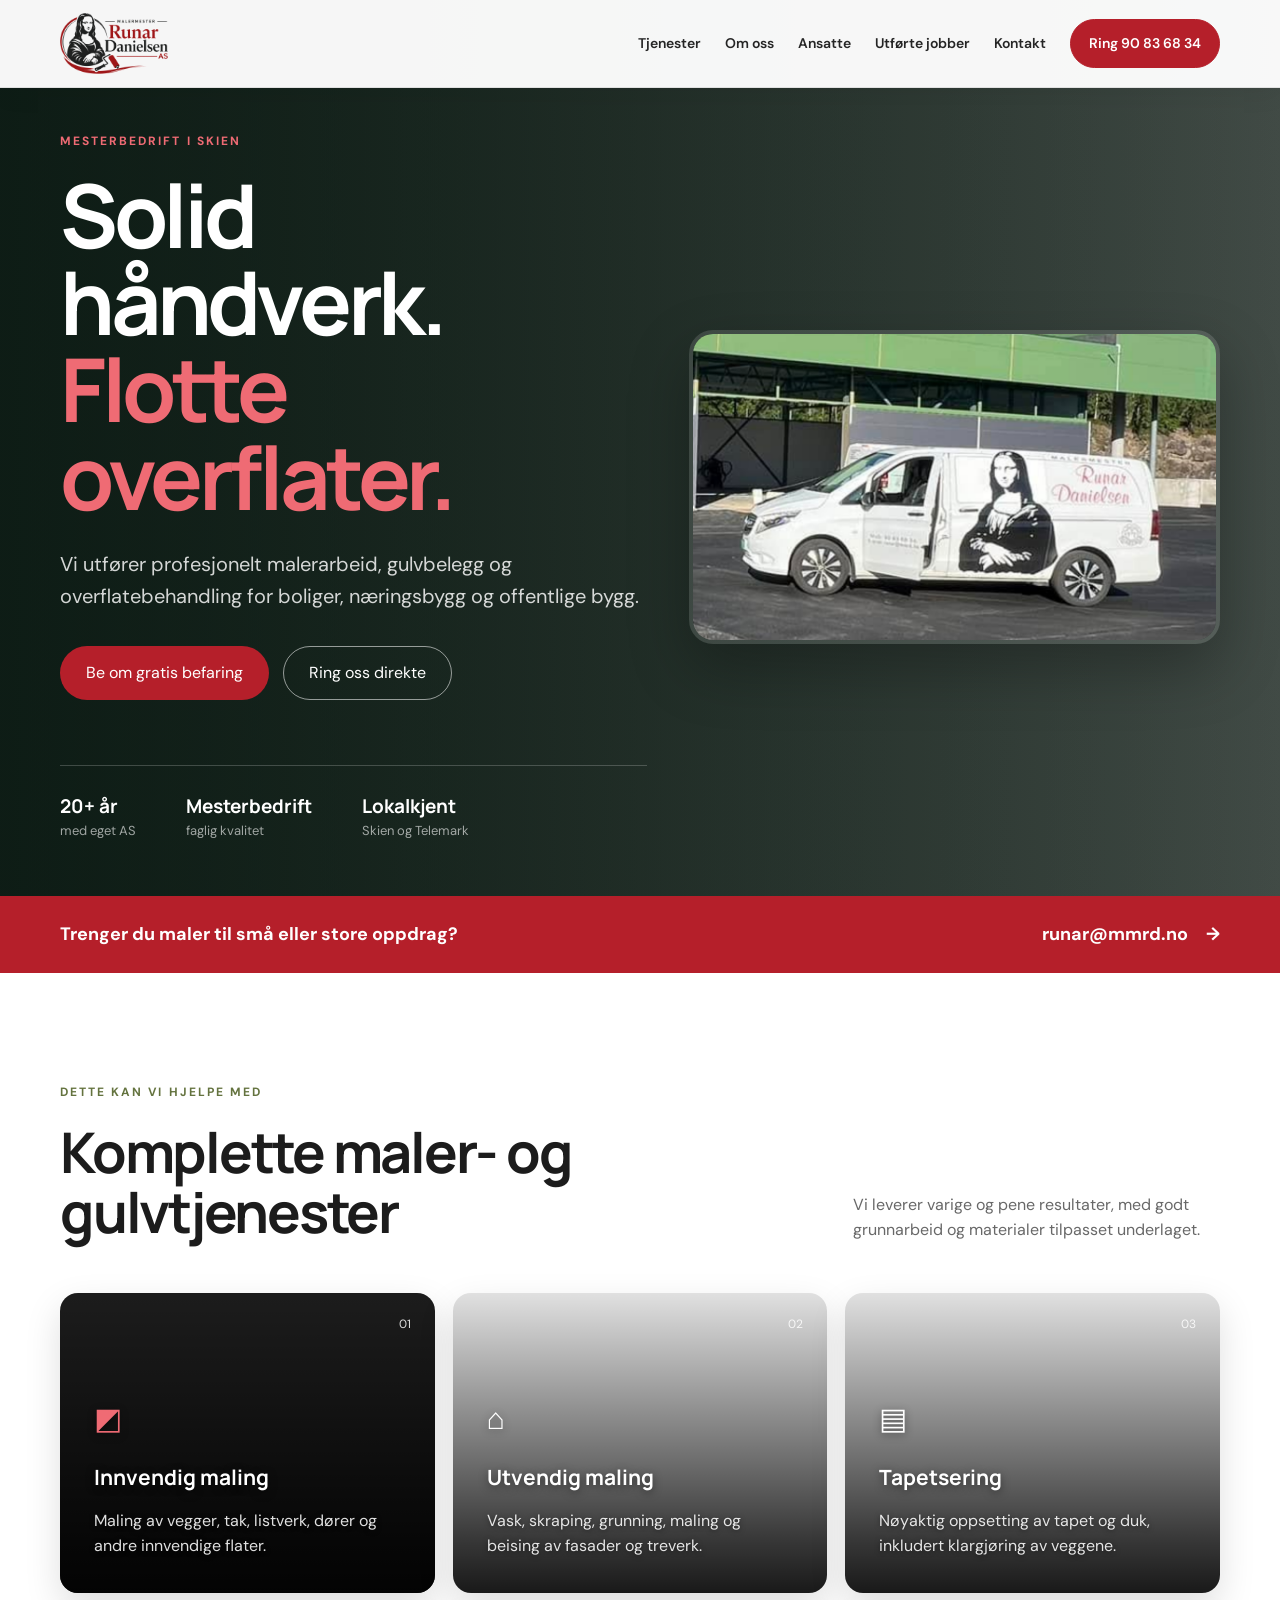
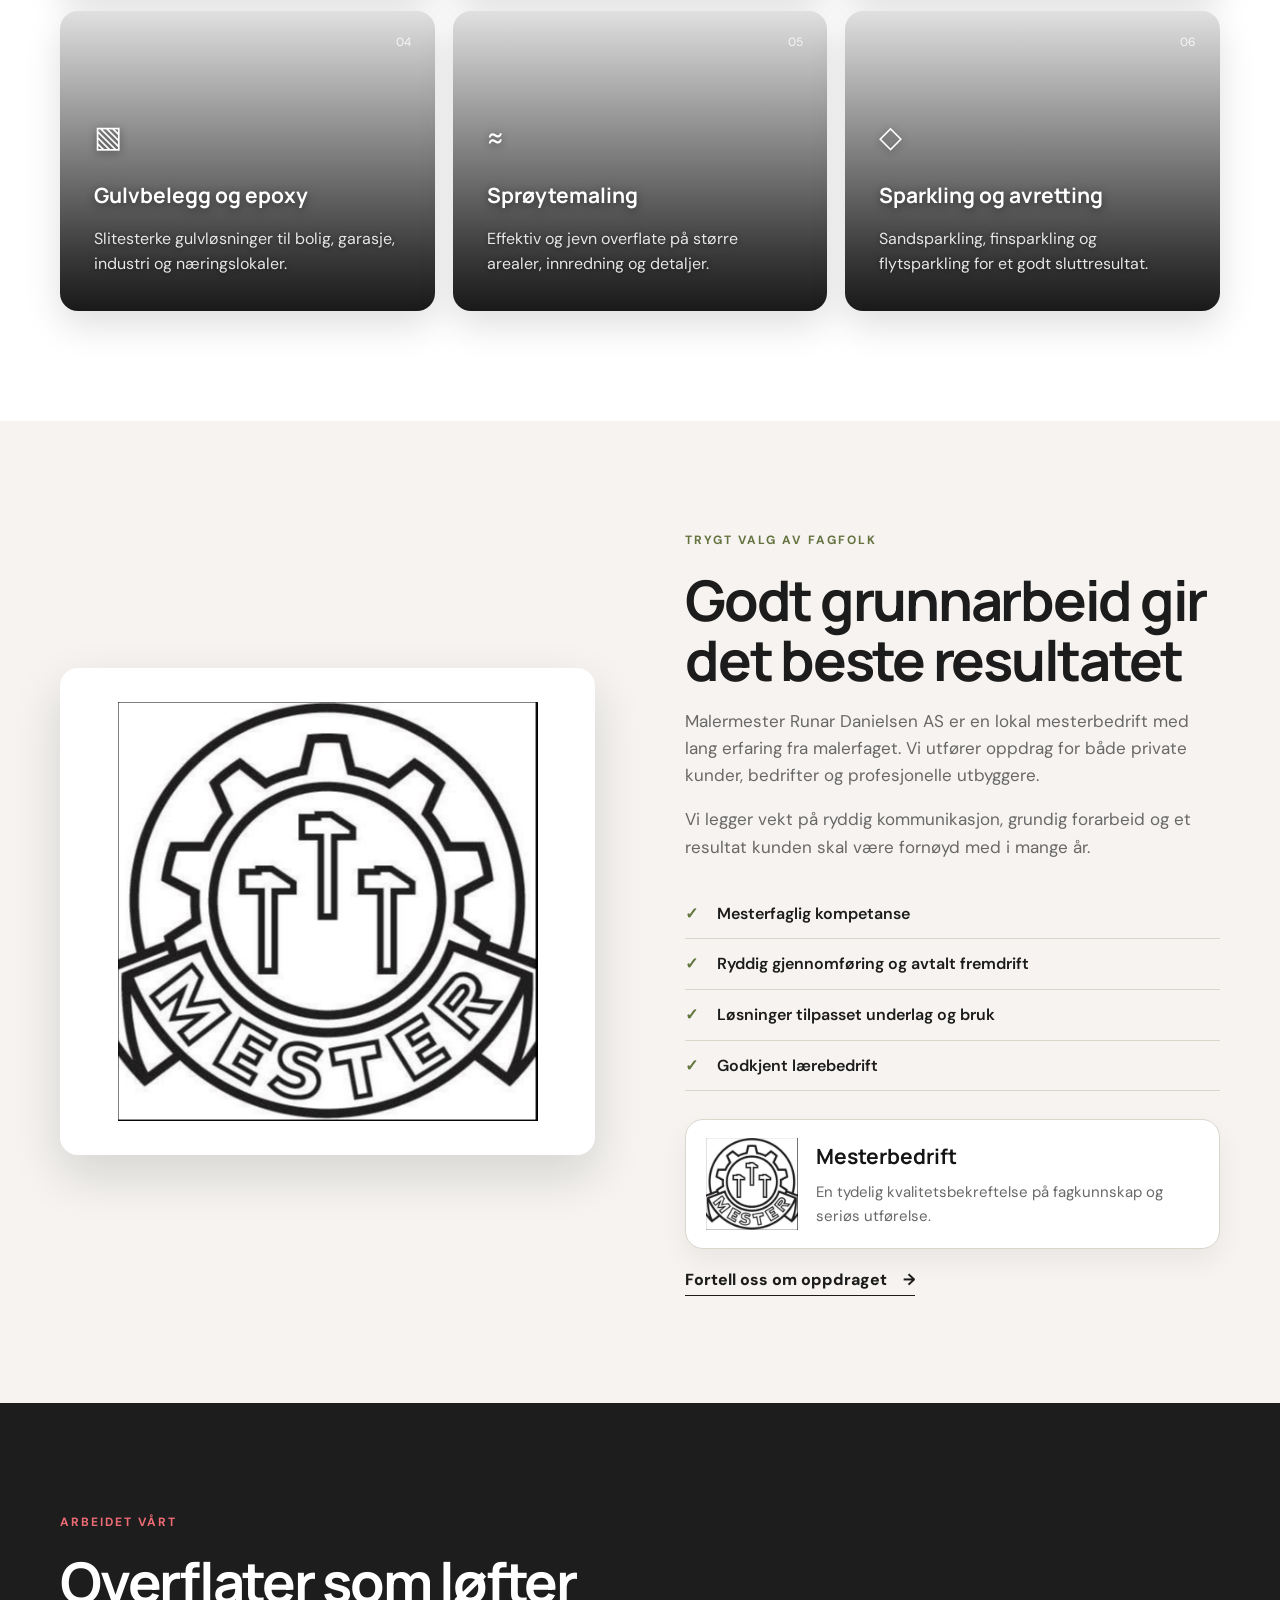
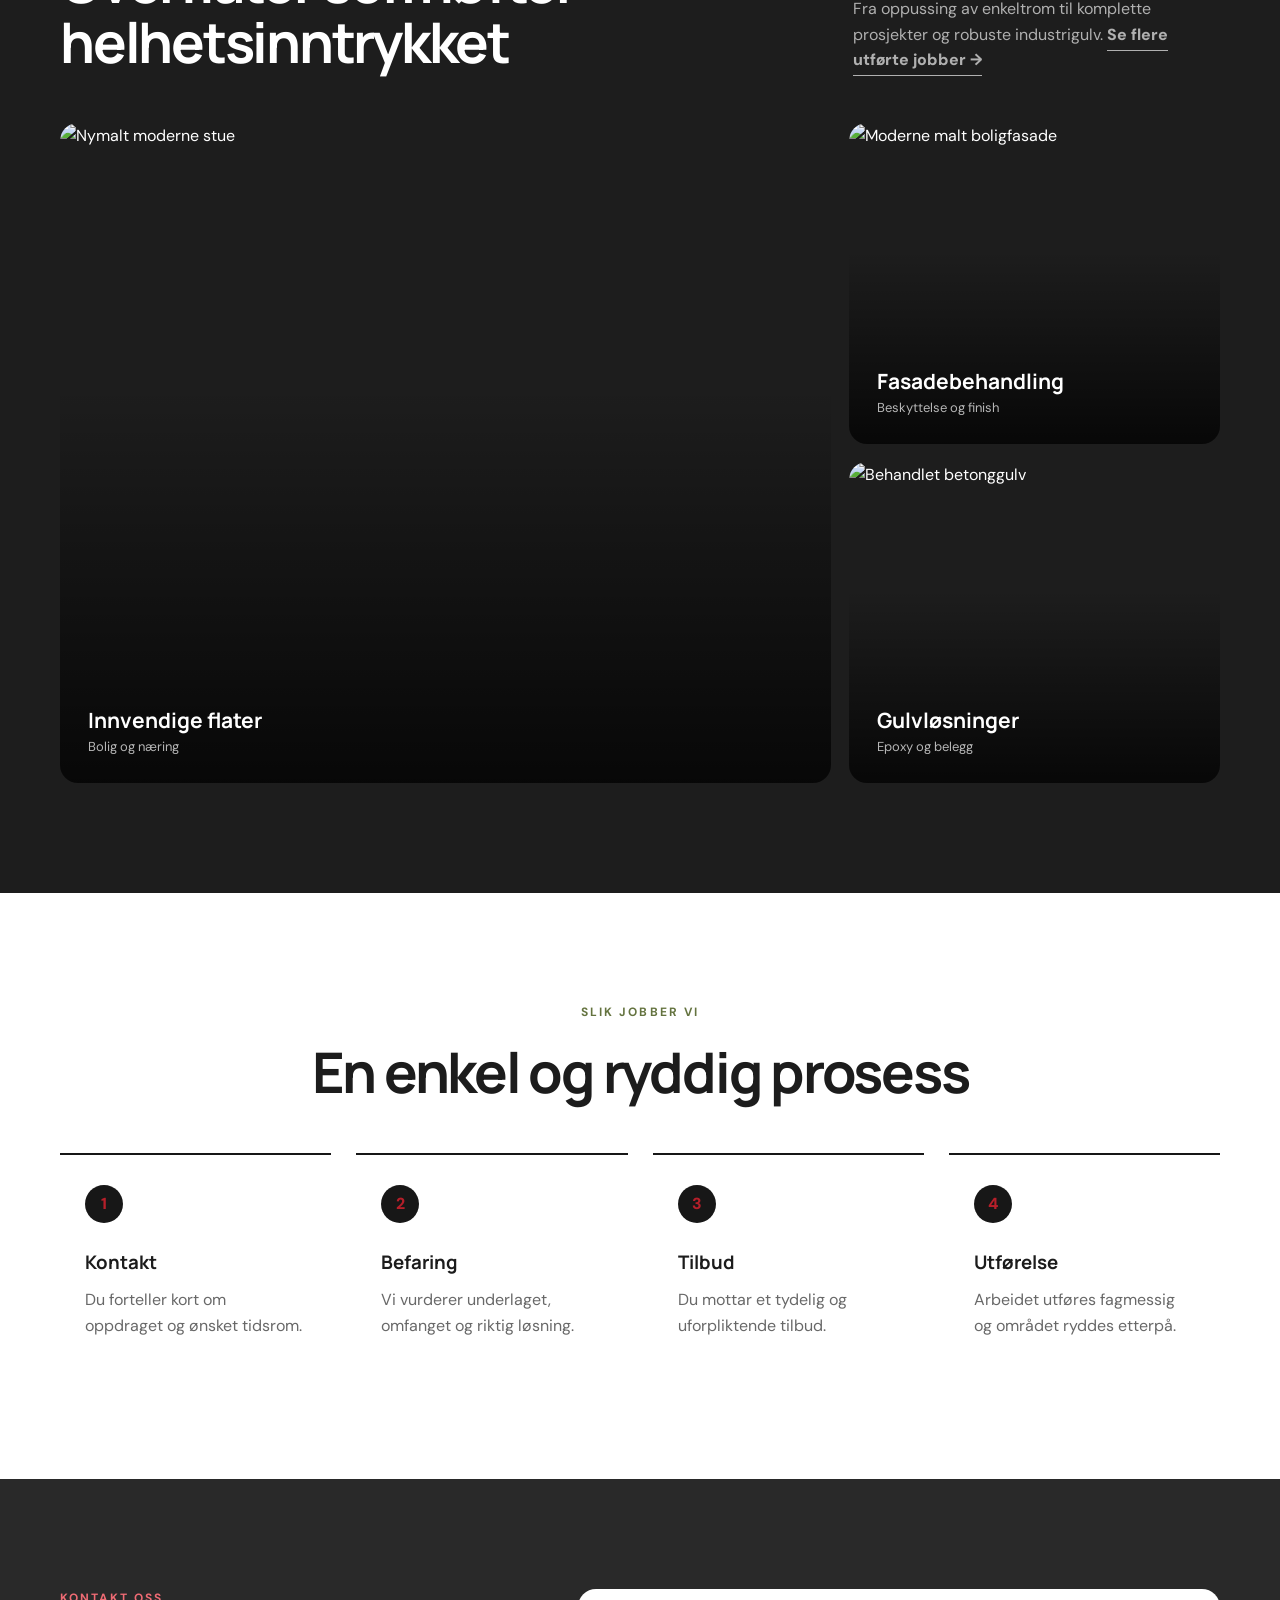
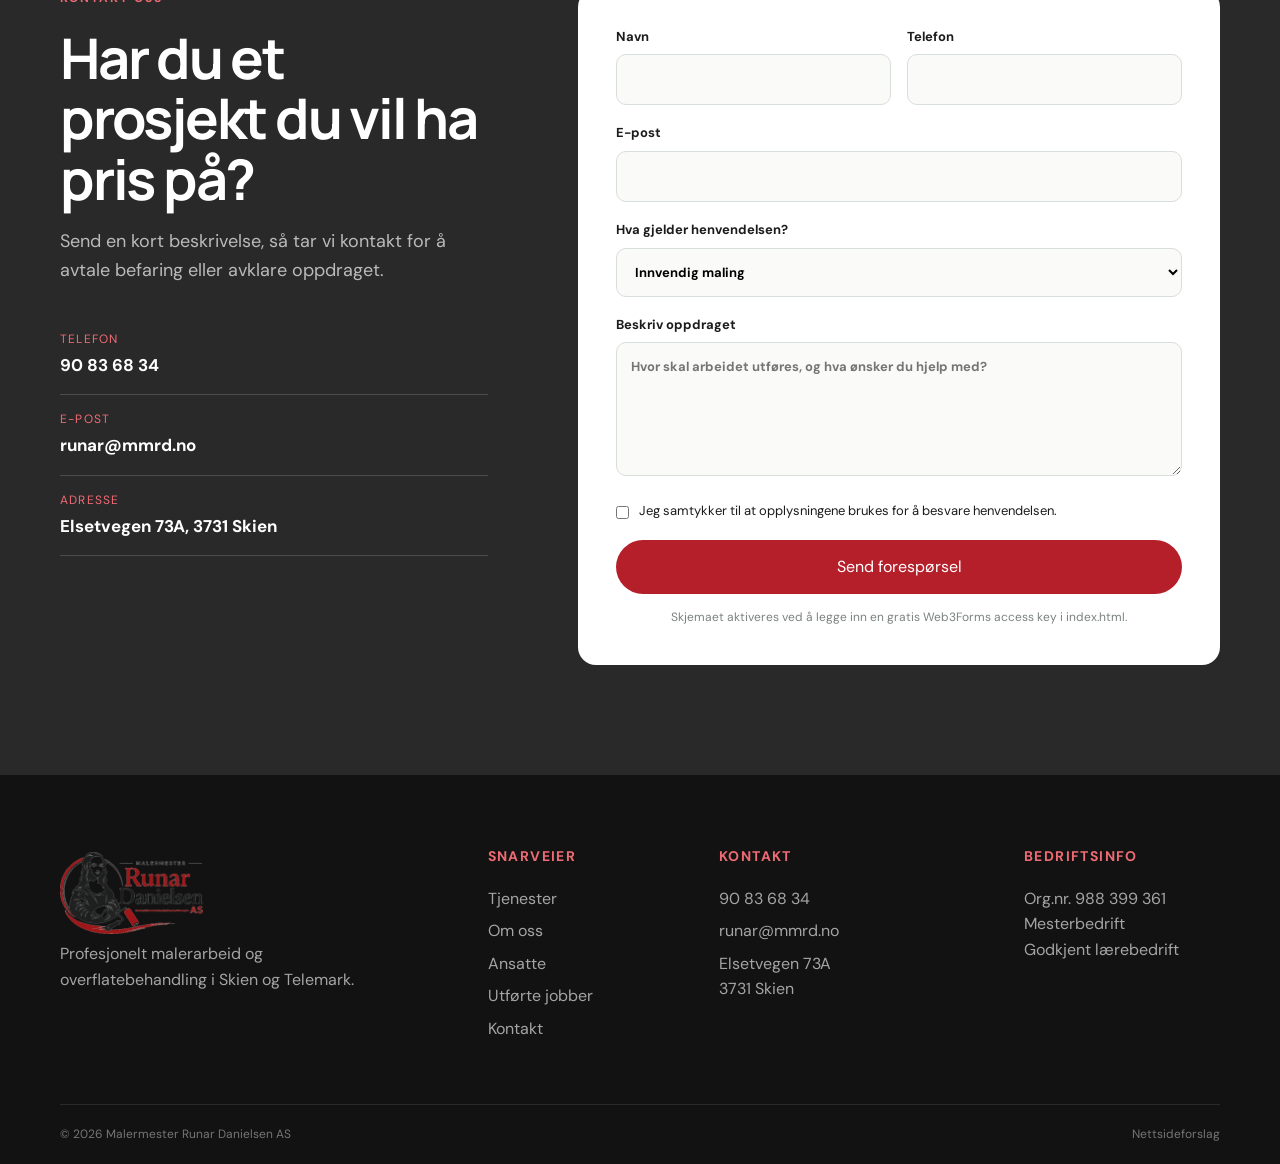
==== commit 8d276bd6: "Add files via upload" ====
--- a/index.html
+++ b/index.html
@@ -75,7 +75,7 @@
           </div>
         </div>
         <div class="hero-visual">
-          <img src="images/hero-bil.png" alt="Runar Danielsen foran firmabilen" loading="eager">
+          <img src="images/bil.png" alt="Malermester Runar Danielsen AS sin firmabil" loading="eager">
         </div>
       </div>
     </section>
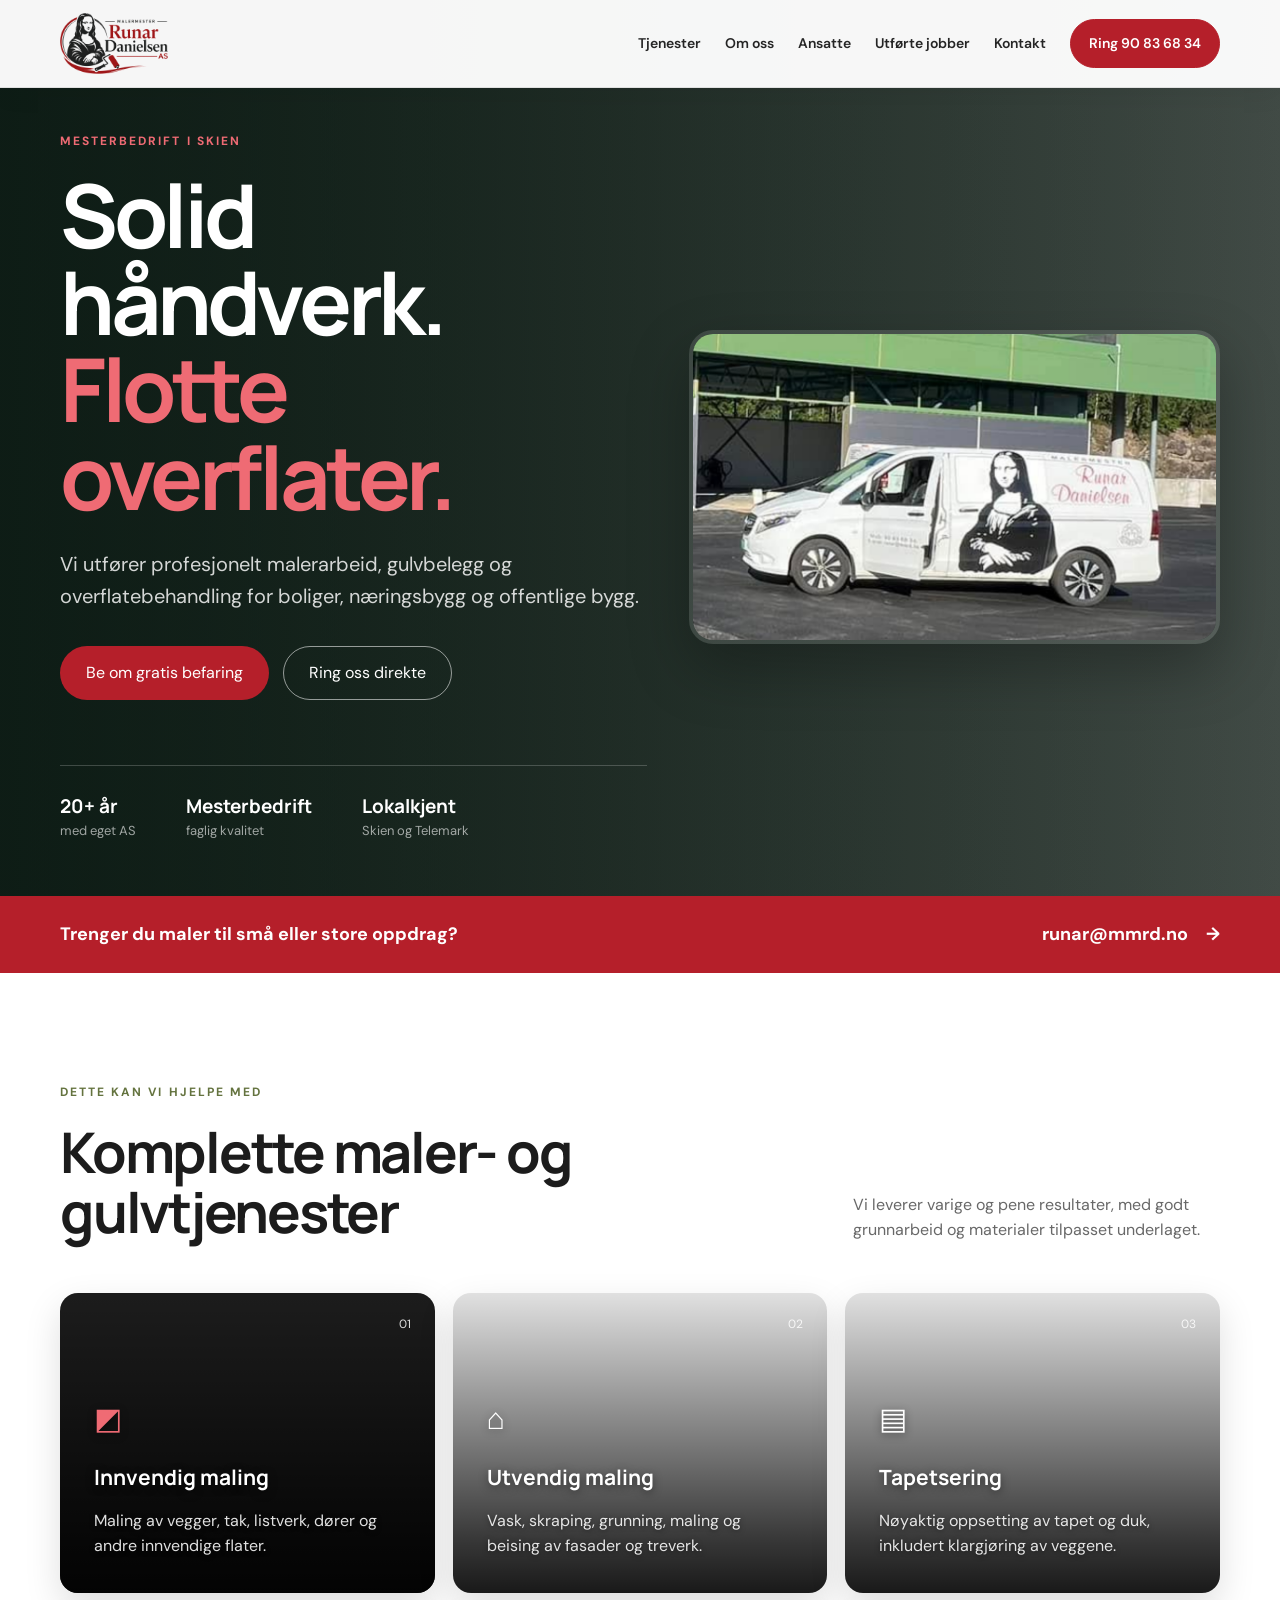
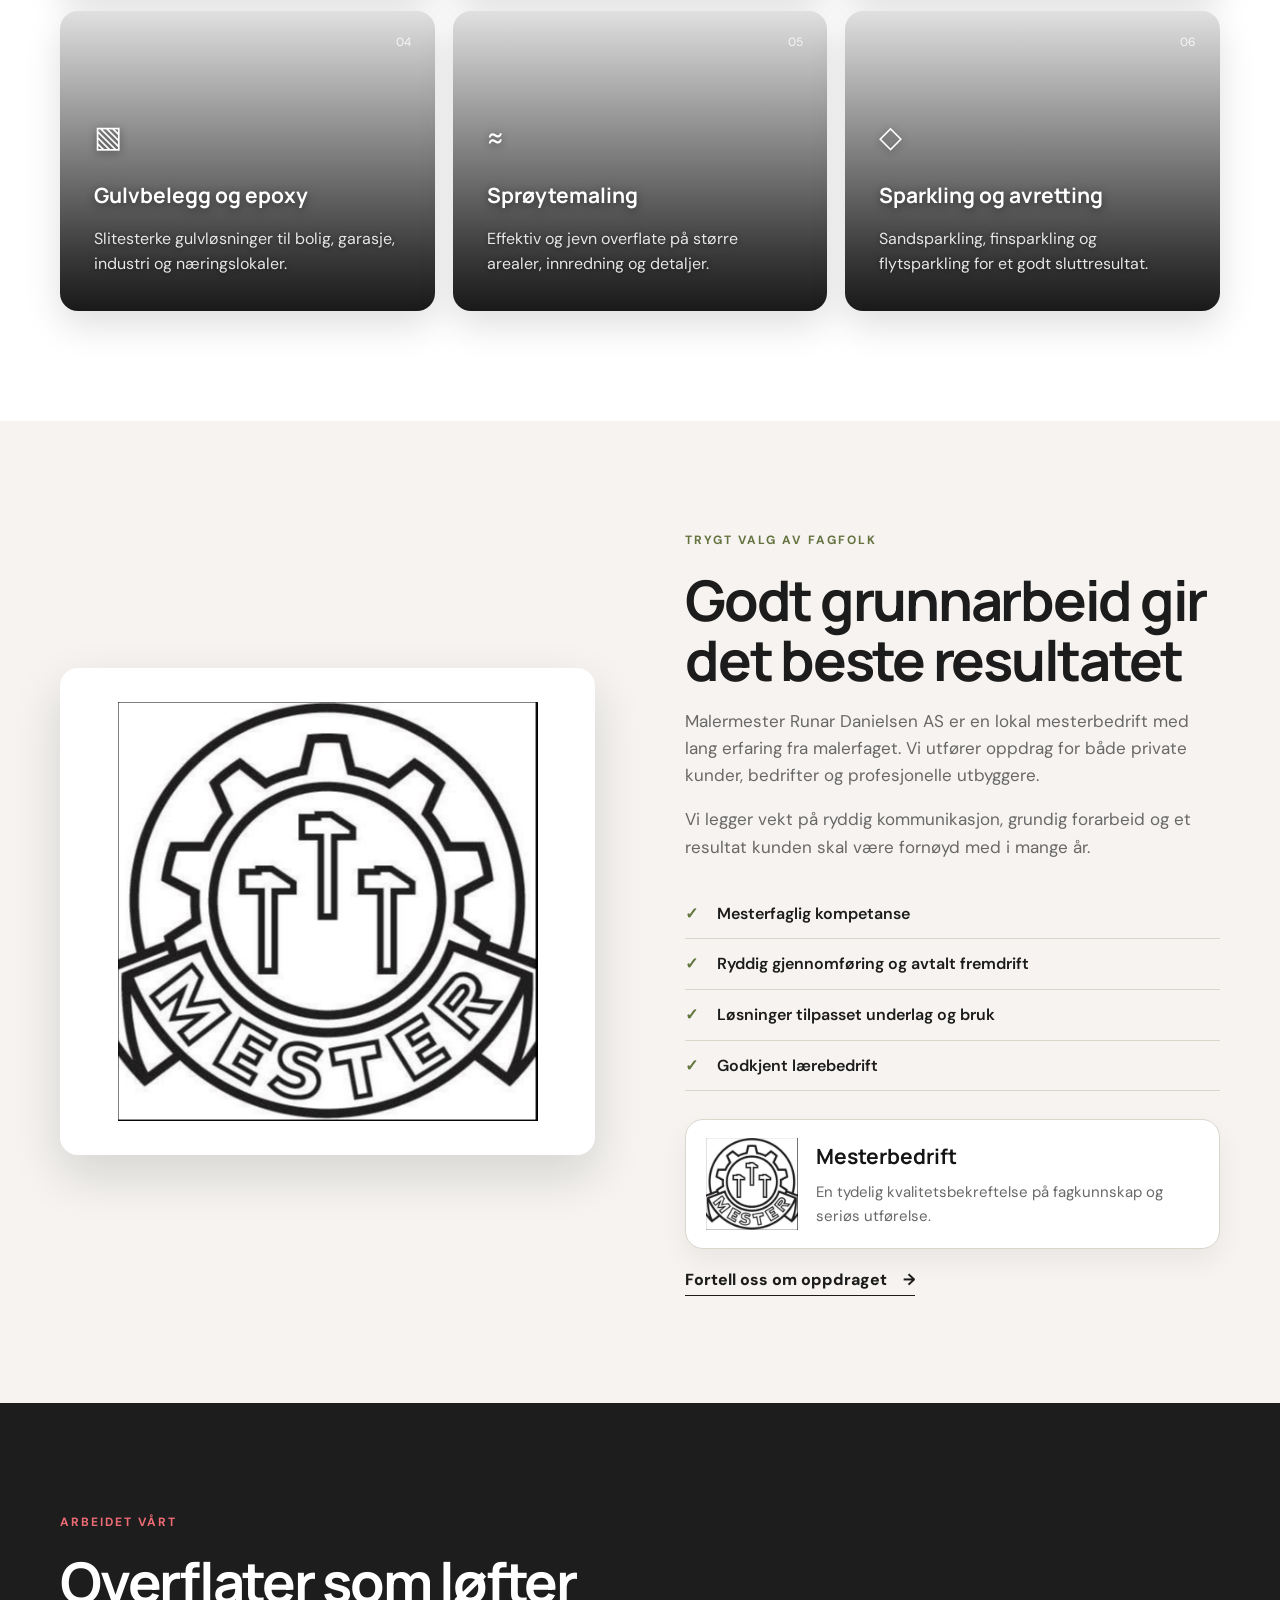
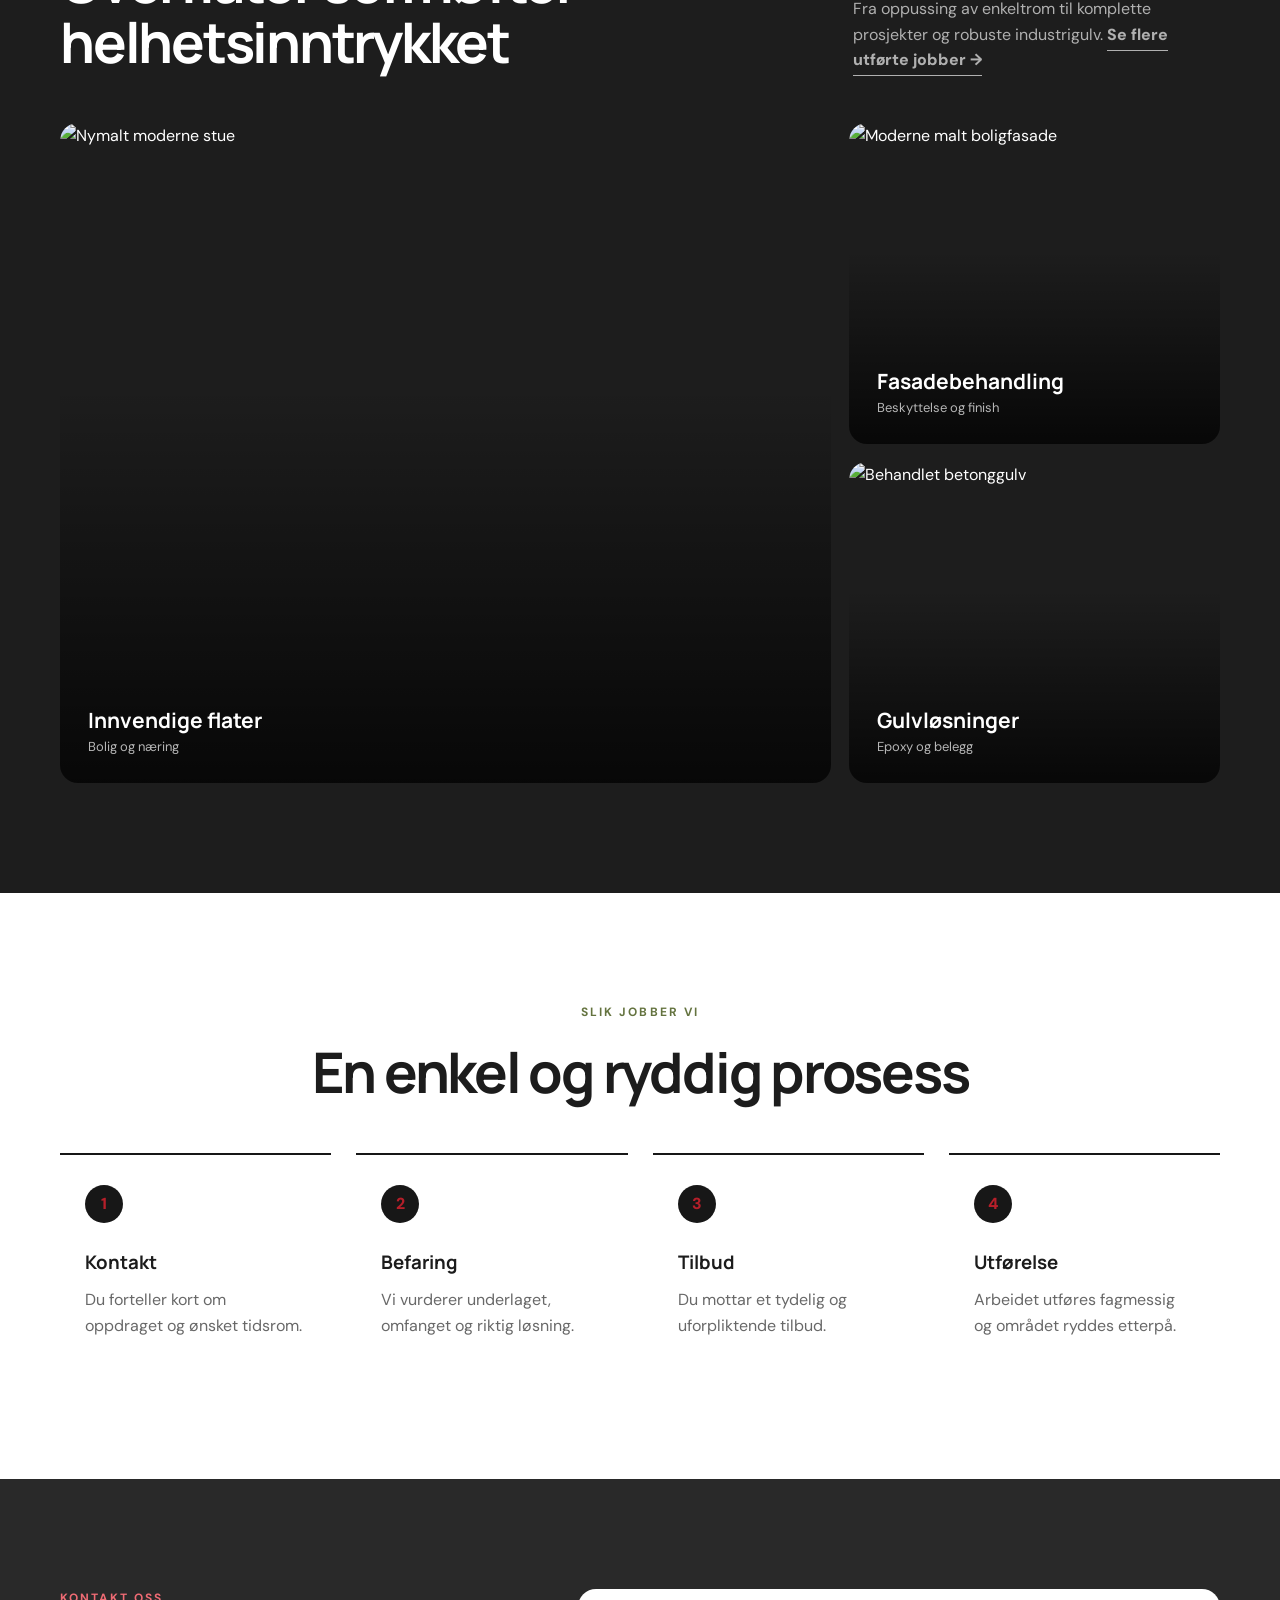
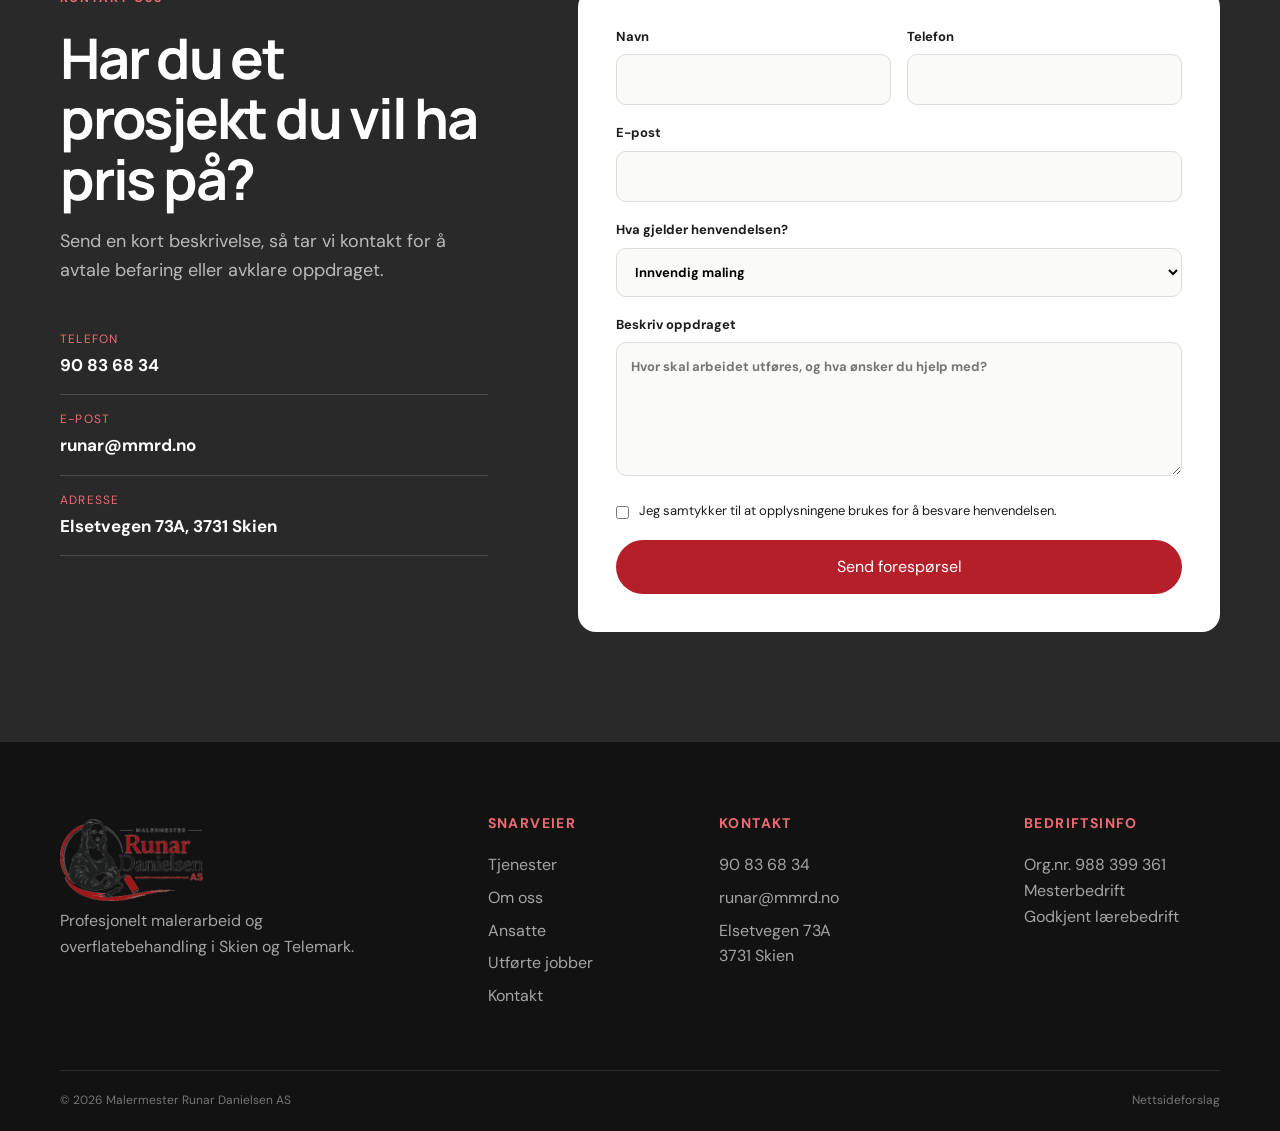
==== commit 50d88c72: "Update index.html" ====
--- a/index.html
+++ b/index.html
@@ -184,7 +184,7 @@
           </div>
         </div>
         <form class="contact-form" action="https://api.web3forms.com/submit" method="POST">
-          <input type="hidden" name="access_key" value="SETT-INN-WEB3FORMS-ACCESS-KEY-HER">
+          <input type="hidden" name="access_key" value="21345f35-ea6b-4f53-8600-476f6160ea22">
           <input type="hidden" name="subject" value="Ny forespørsel fra hjemmesiden">
           <input type="hidden" name="from_name" value="Malermester Runar Danielsen – nettside">
           <div class="field-row">
@@ -200,7 +200,6 @@
           <label>Beskriv oppdraget<textarea name="message" rows="5" required placeholder="Hvor skal arbeidet utføres, og hva ønsker du hjelp med?"></textarea></label>
           <label class="consent"><input type="checkbox" required><span>Jeg samtykker til at opplysningene brukes for å besvare henvendelsen.</span></label>
           <button class="btn btn-primary full" type="submit">Send forespørsel</button>
-          <p class="form-note">Skjemaet aktiveres ved å legge inn en gratis Web3Forms access key i index.html.</p>
         </form>
       </div>
     </section>
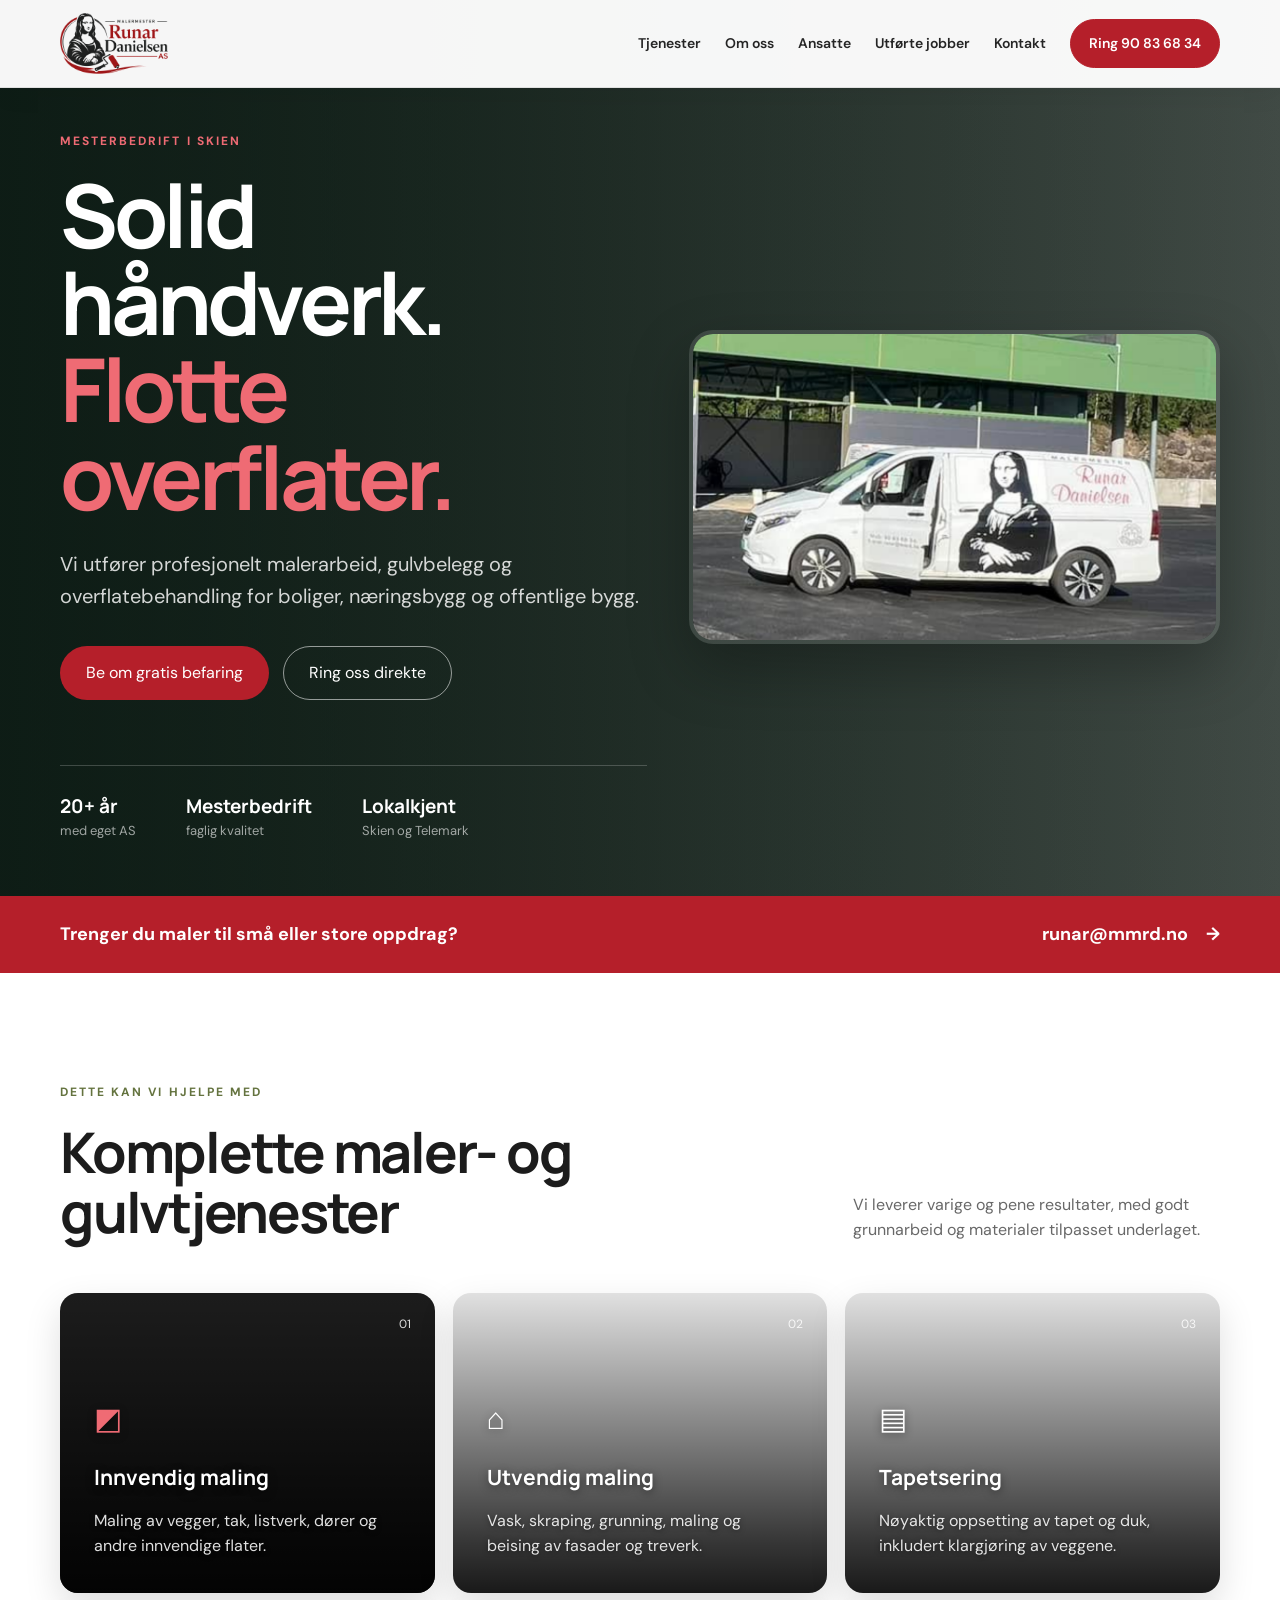
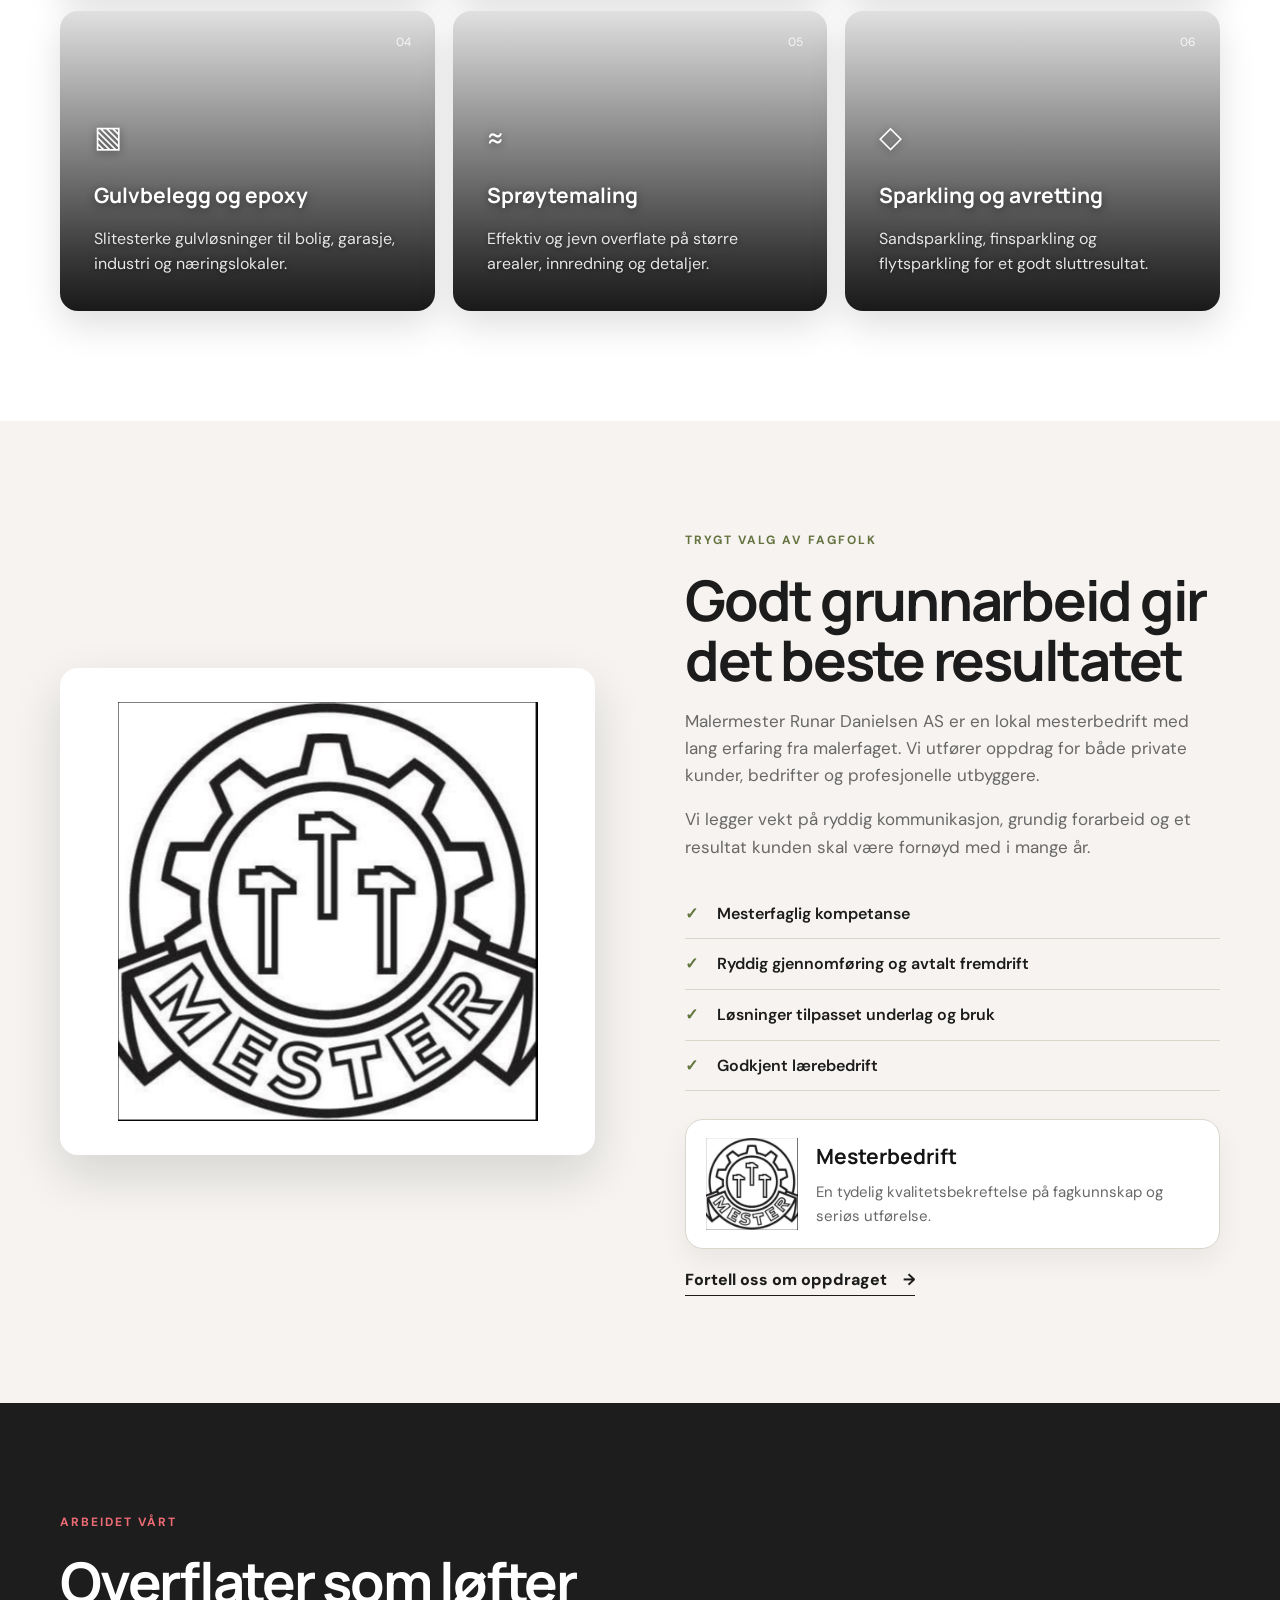
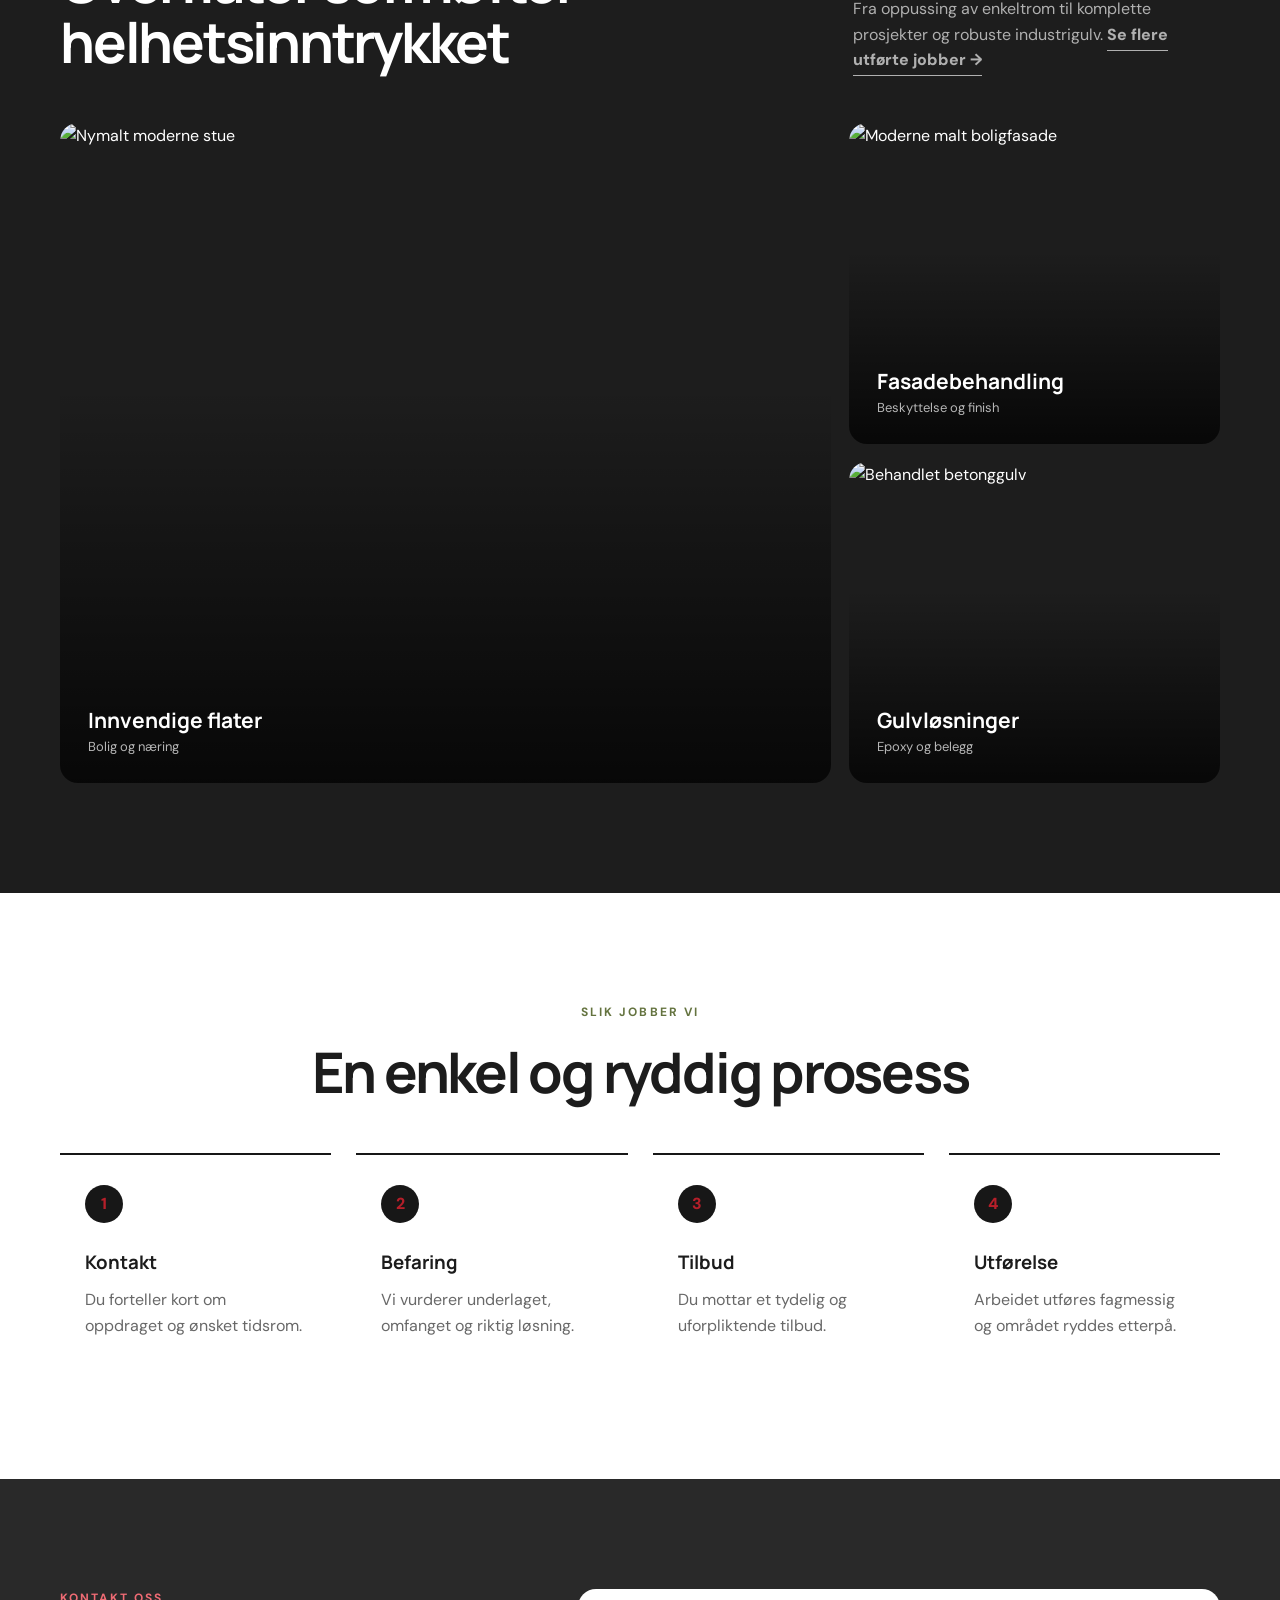
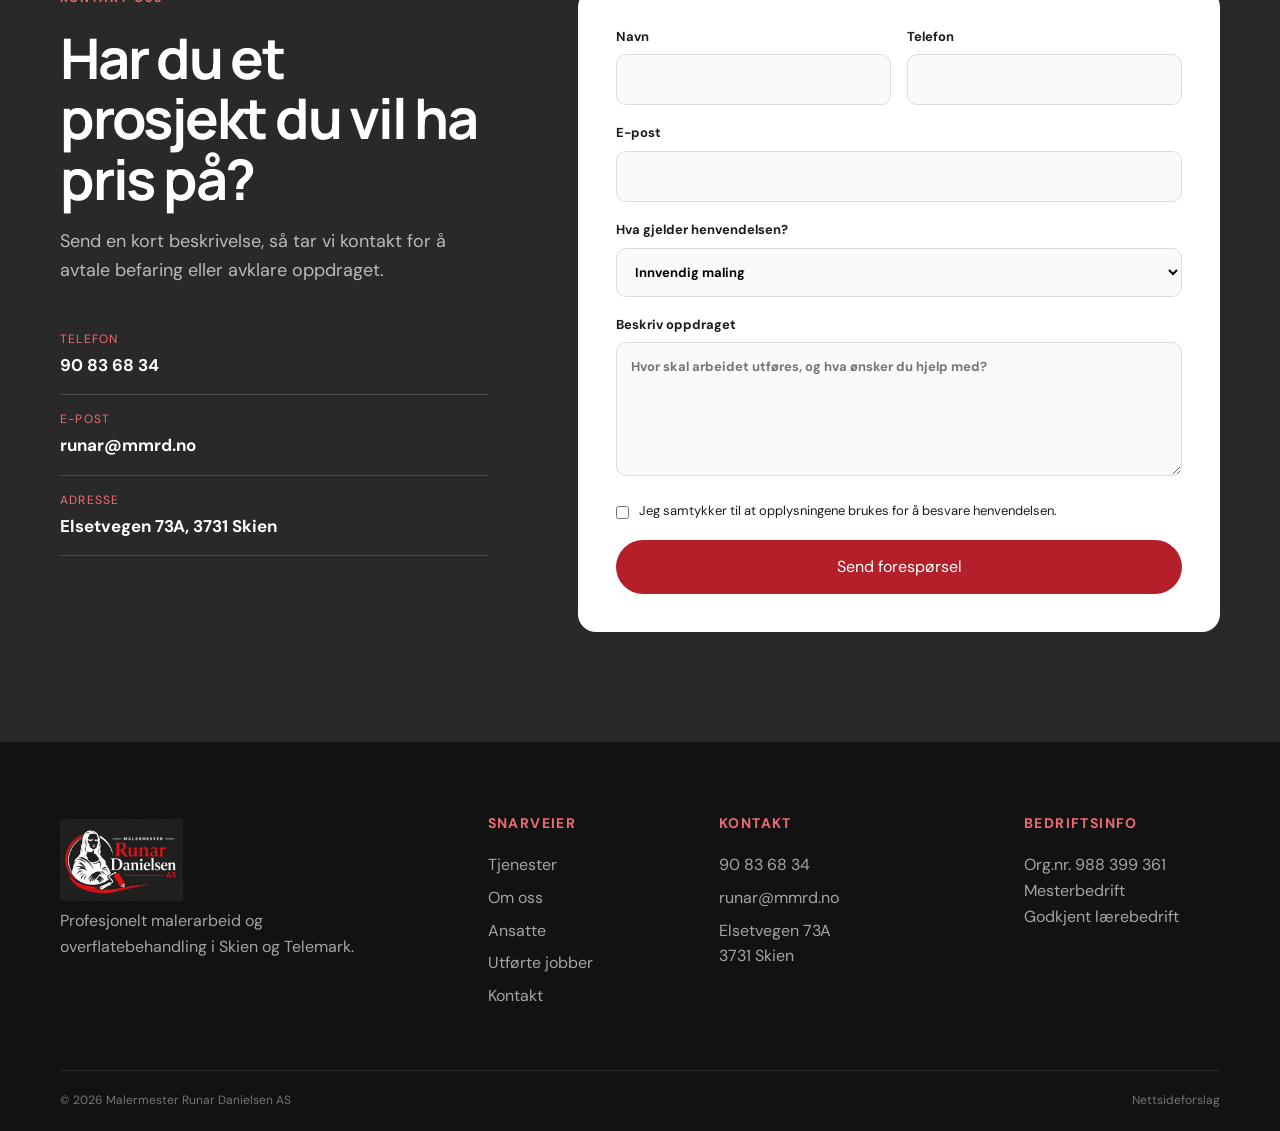
==== commit 41c47fa6: "Update index.html" ====
--- a/index.html
+++ b/index.html
@@ -207,7 +207,7 @@
 
   <footer>
     <div class="container footer-grid">
-      <div><a class="brand footer-brand" href="#top"><img class="footer-logo" src="images/logo-transparent.png" alt="Malermester Runar Danielsen AS"></a><p>Profesjonelt malerarbeid og overflatebehandling i Skien og Telemark.</p></div>
+      <div><a class="brand footer-brand" href="#top"><img class="footer-logo" src="images/logo-footer.png" alt="Malermester Runar Danielsen AS"></a><p>Profesjonelt malerarbeid og overflatebehandling i Skien og Telemark.</p></div>
       <div><h3>Snarveier</h3><a href="index.html#tjenester">Tjenester</a><a href="index.html#om">Om oss</a><a href="ansatte.html">Ansatte</a><a href="utforte-jobber.html">Utførte jobber</a><a href="index.html#kontakt">Kontakt</a></div>
       <div><h3>Kontakt</h3><a href="tel:+4790836834">90 83 68 34</a><a href="mailto:runar@mmrd.no">runar@mmrd.no</a><p>Elsetvegen 73A<br>3731 Skien</p></div>
       <div><h3>Bedriftsinfo</h3><p>Org.nr. 988 399 361<br>Mesterbedrift<br>Godkjent lærebedrift</p></div>
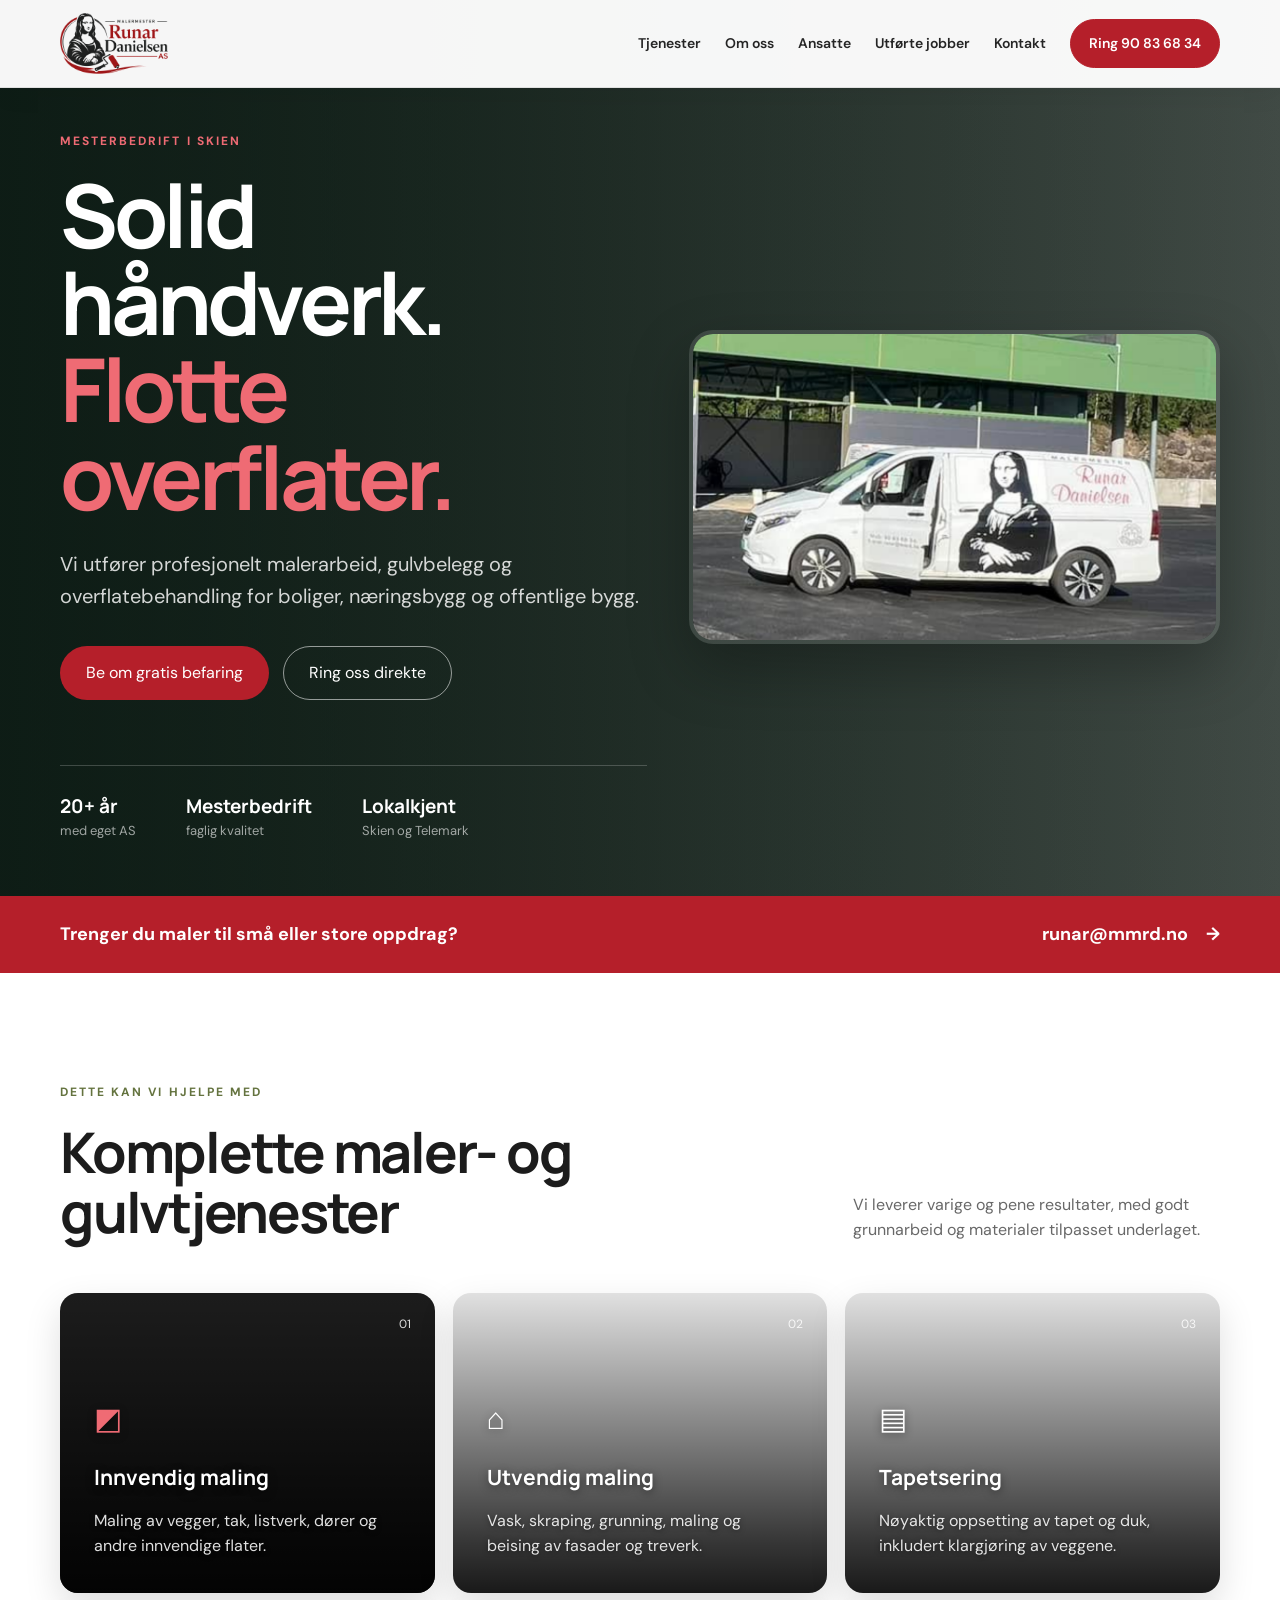
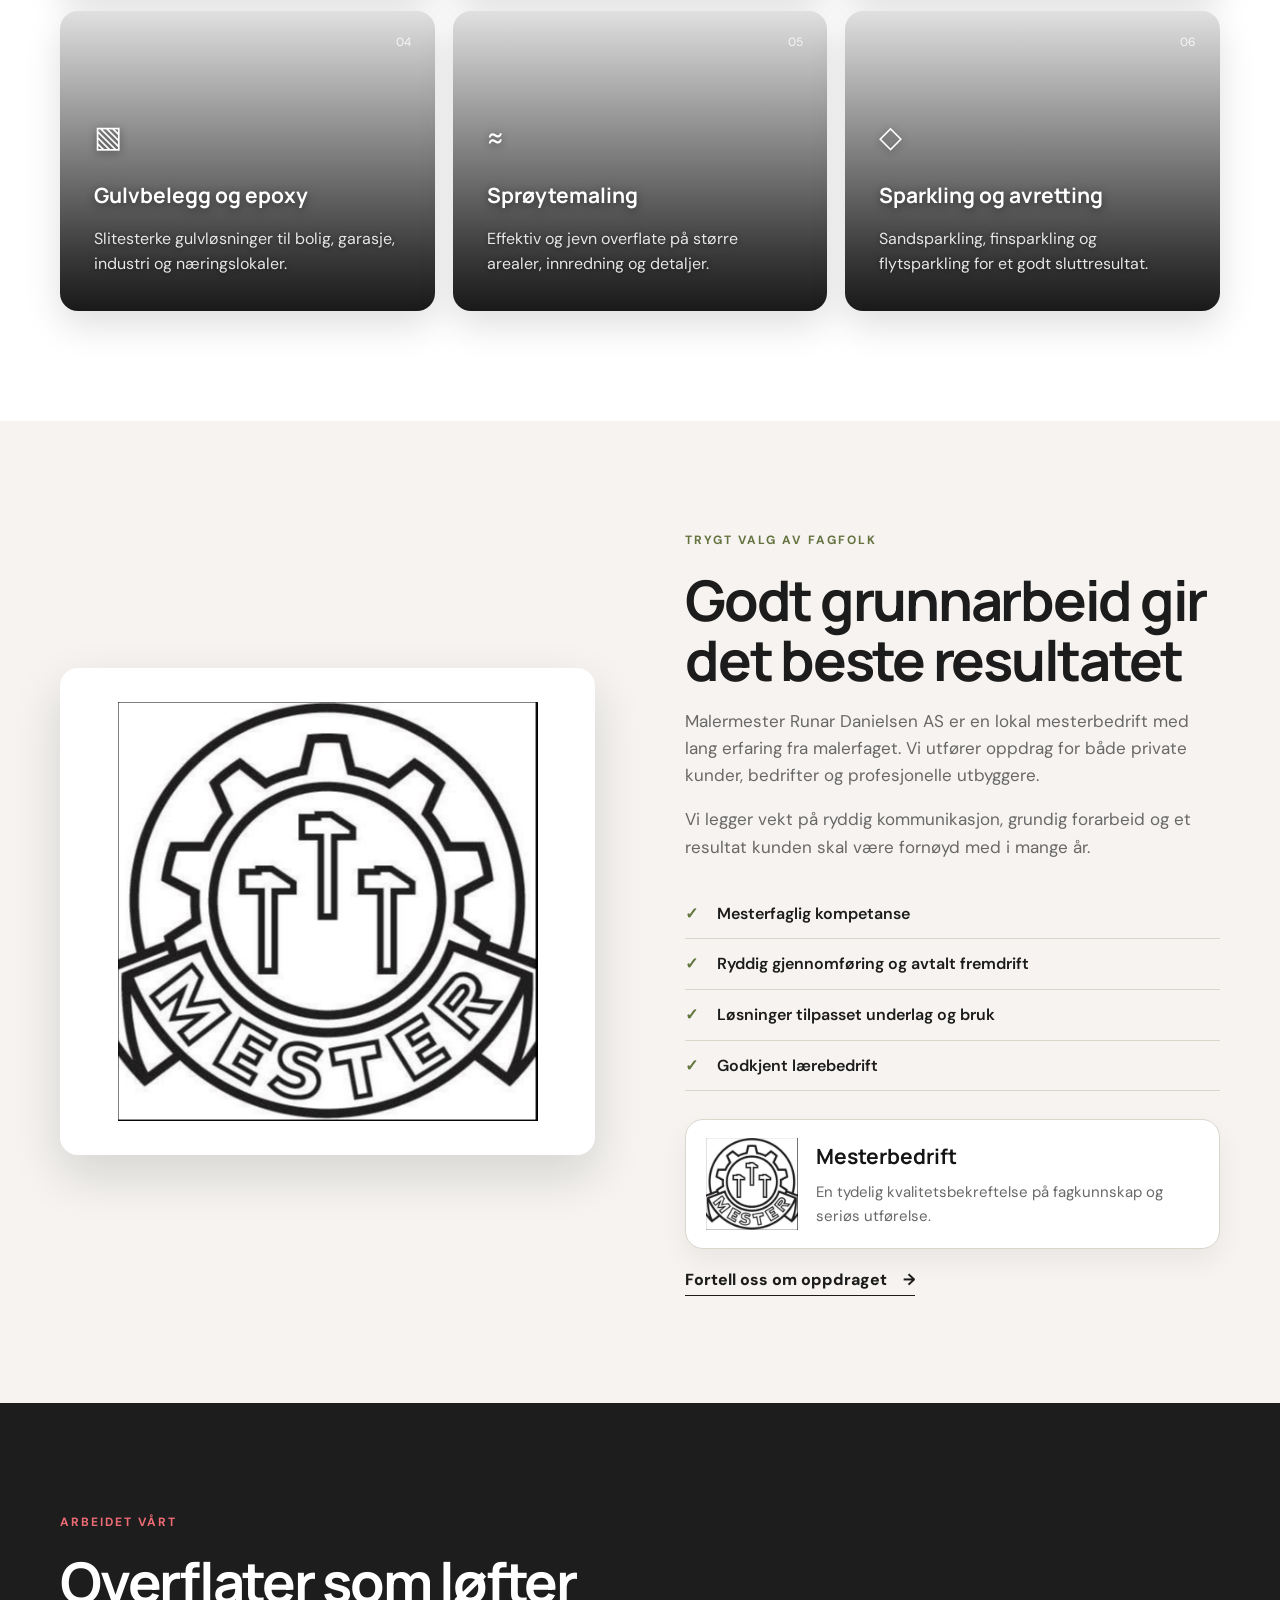
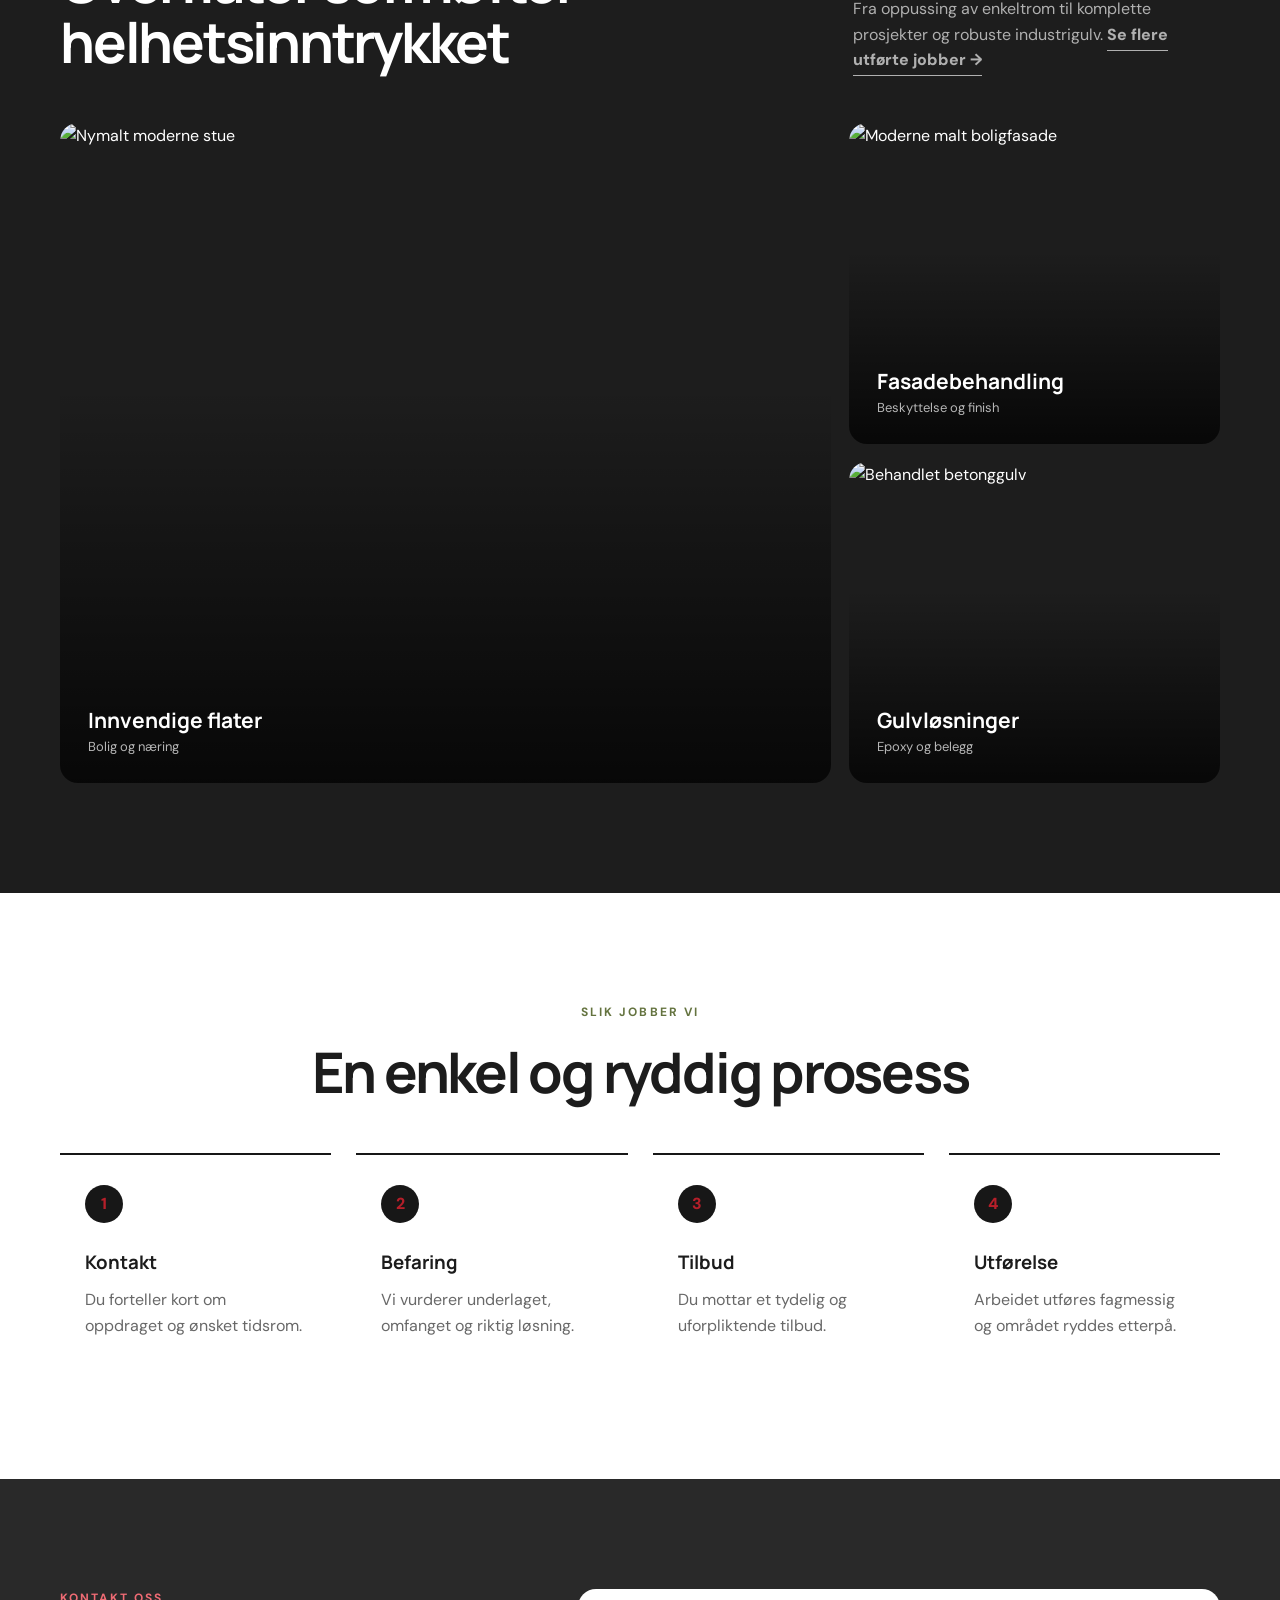
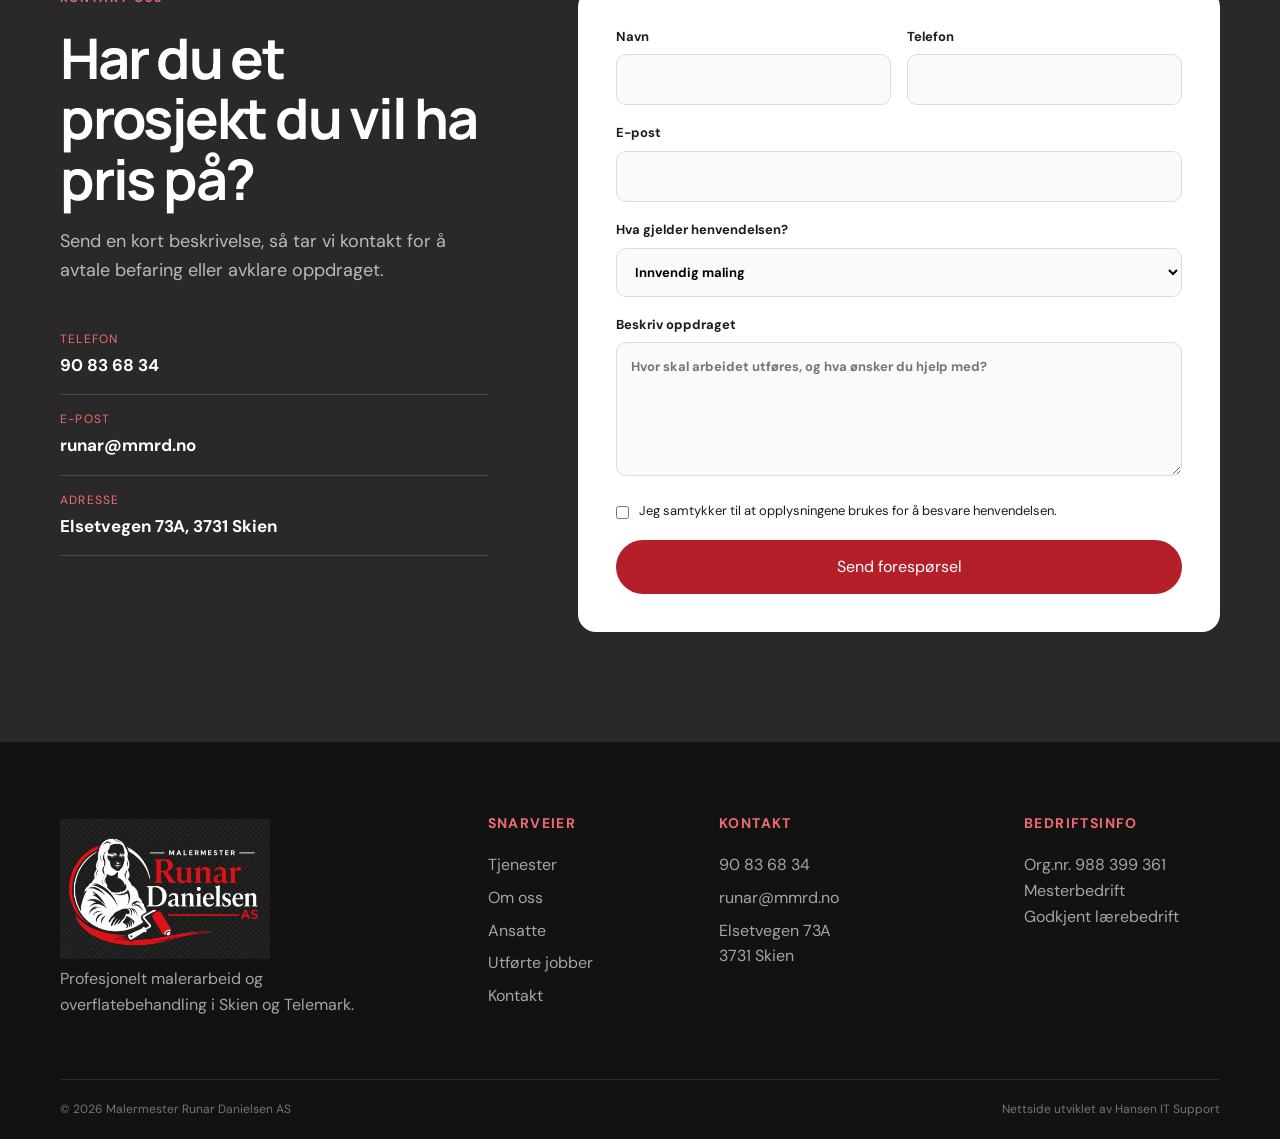
==== commit cc9ad764: "Update index.html" ====
--- a/index.html
+++ b/index.html
@@ -212,7 +212,7 @@
       <div><h3>Kontakt</h3><a href="tel:+4790836834">90 83 68 34</a><a href="mailto:runar@mmrd.no">runar@mmrd.no</a><p>Elsetvegen 73A<br>3731 Skien</p></div>
       <div><h3>Bedriftsinfo</h3><p>Org.nr. 988 399 361<br>Mesterbedrift<br>Godkjent lærebedrift</p></div>
     </div>
-    <div class="container footer-bottom"><span>© <span id="year"></span> Malermester Runar Danielsen AS</span><span>Nettsideforslag</span></div>
+    <div class="container footer-bottom"><span>© <span id="year"></span> Malermester Runar Danielsen AS</span><span>Nettside utviklet av <a href="https://hansenitsupport.no" target="_blank" rel="noopener noreferrer">Hansen IT Support</a></span></div>
   </footer>
   <script src="script.js"></script>
 </body>
--- a/css/style.css
+++ b/css/style.css
@@ -32,10 +32,10 @@
 .projects{background:#1d1d1d}
 .contact-section{background:#292929}
 footer{background:#121212}
-.footer-logo{display:block;width:auto;height:82px;max-width:280px;background:transparent;border-radius:0;padding:0}
+.footer-logo{display:block;width:210px;height:auto;max-width:100%;background:transparent;border-radius:0;padding:0}
 .footer-brand{display:inline-block}
 @media(max-width:900px){.main-nav{background:#fff;color:#222;padding-top:110px;border-bottom:1px solid #ddd}.main-nav .nav-cta{text-align:center}.hero{padding-top:88px}}
-@media(max-width:620px){.site-header{height:78px}.brand-logo{width:auto;height:48px;max-width:180px}.hero{padding-top:78px}.footer-logo{width:auto;height:62px;max-width:220px}}
+@media(max-width:620px){.site-header{height:78px}.brand-logo{width:auto;height:48px;max-width:180px}.hero{padding-top:78px}.footer-logo{width:190px;height:auto;max-width:100%}}
 
 
 /* Oppdatert med hero-bilde og mester-merke */
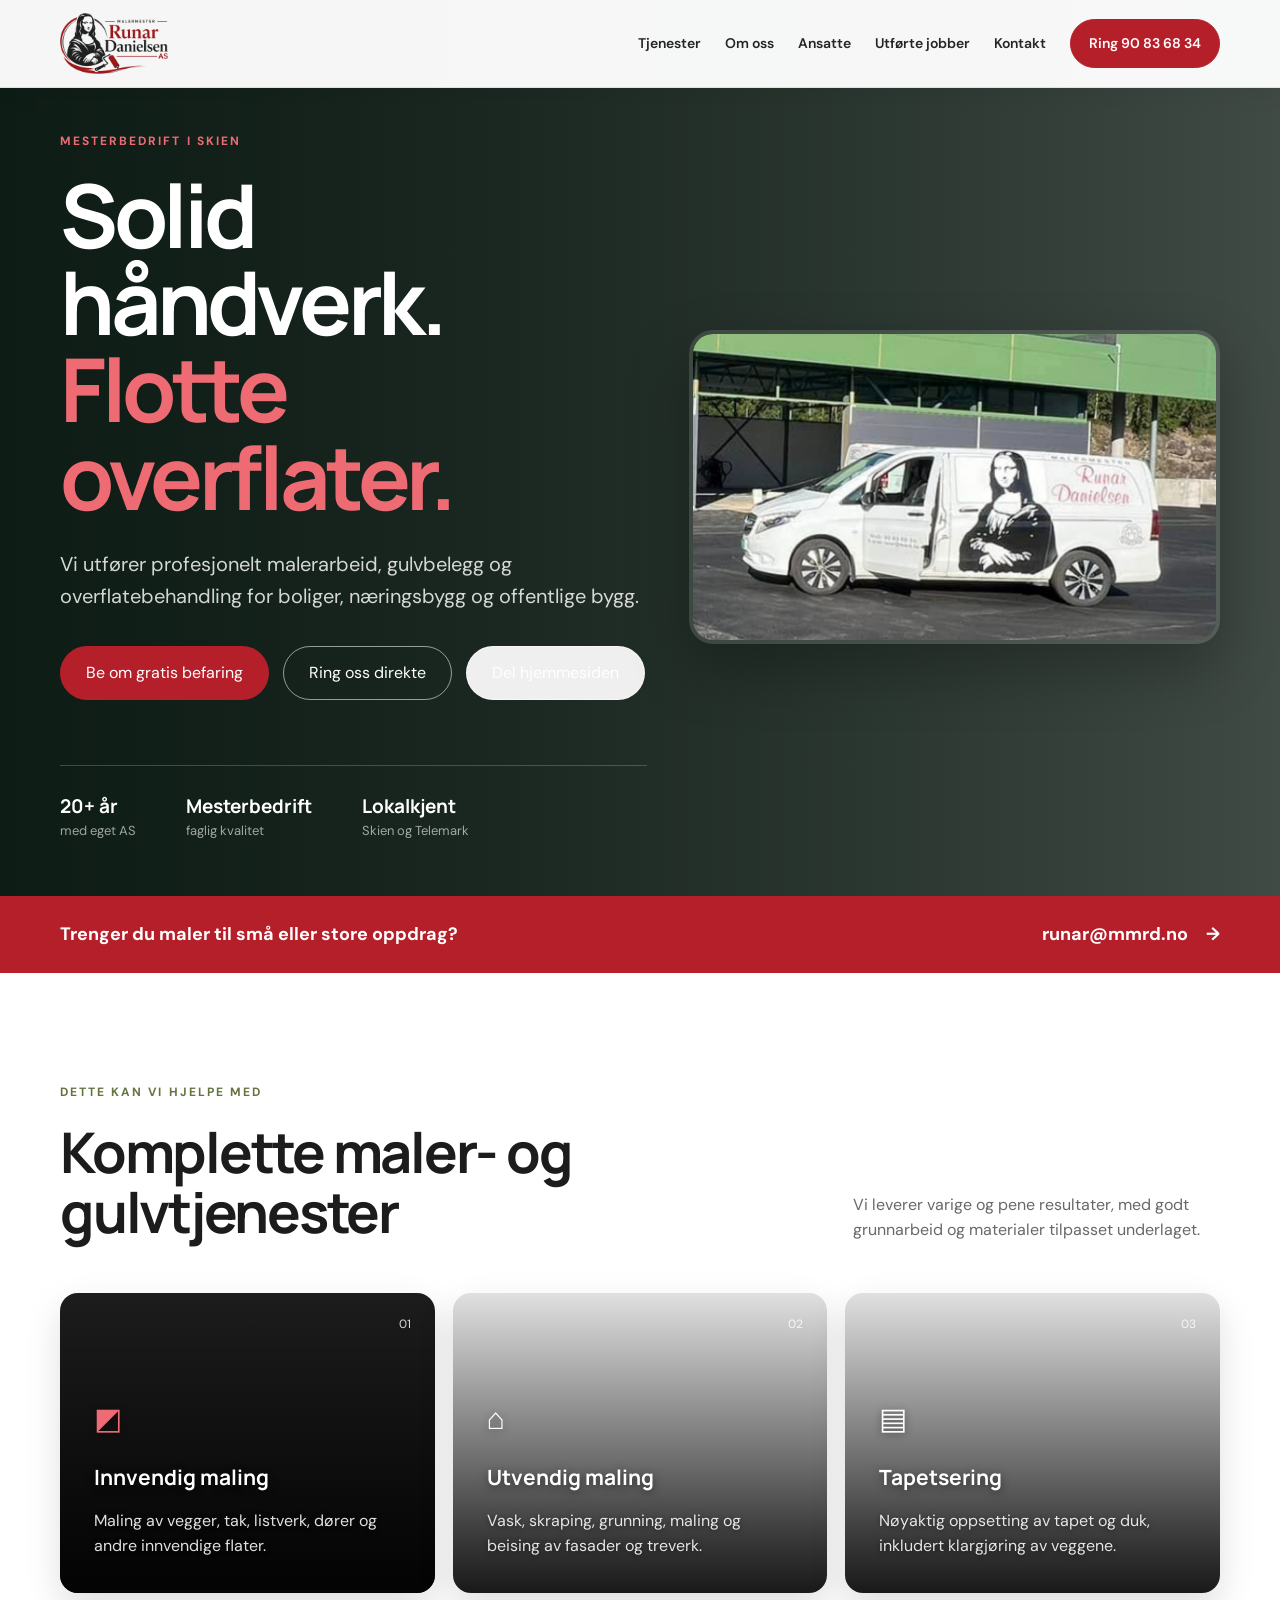
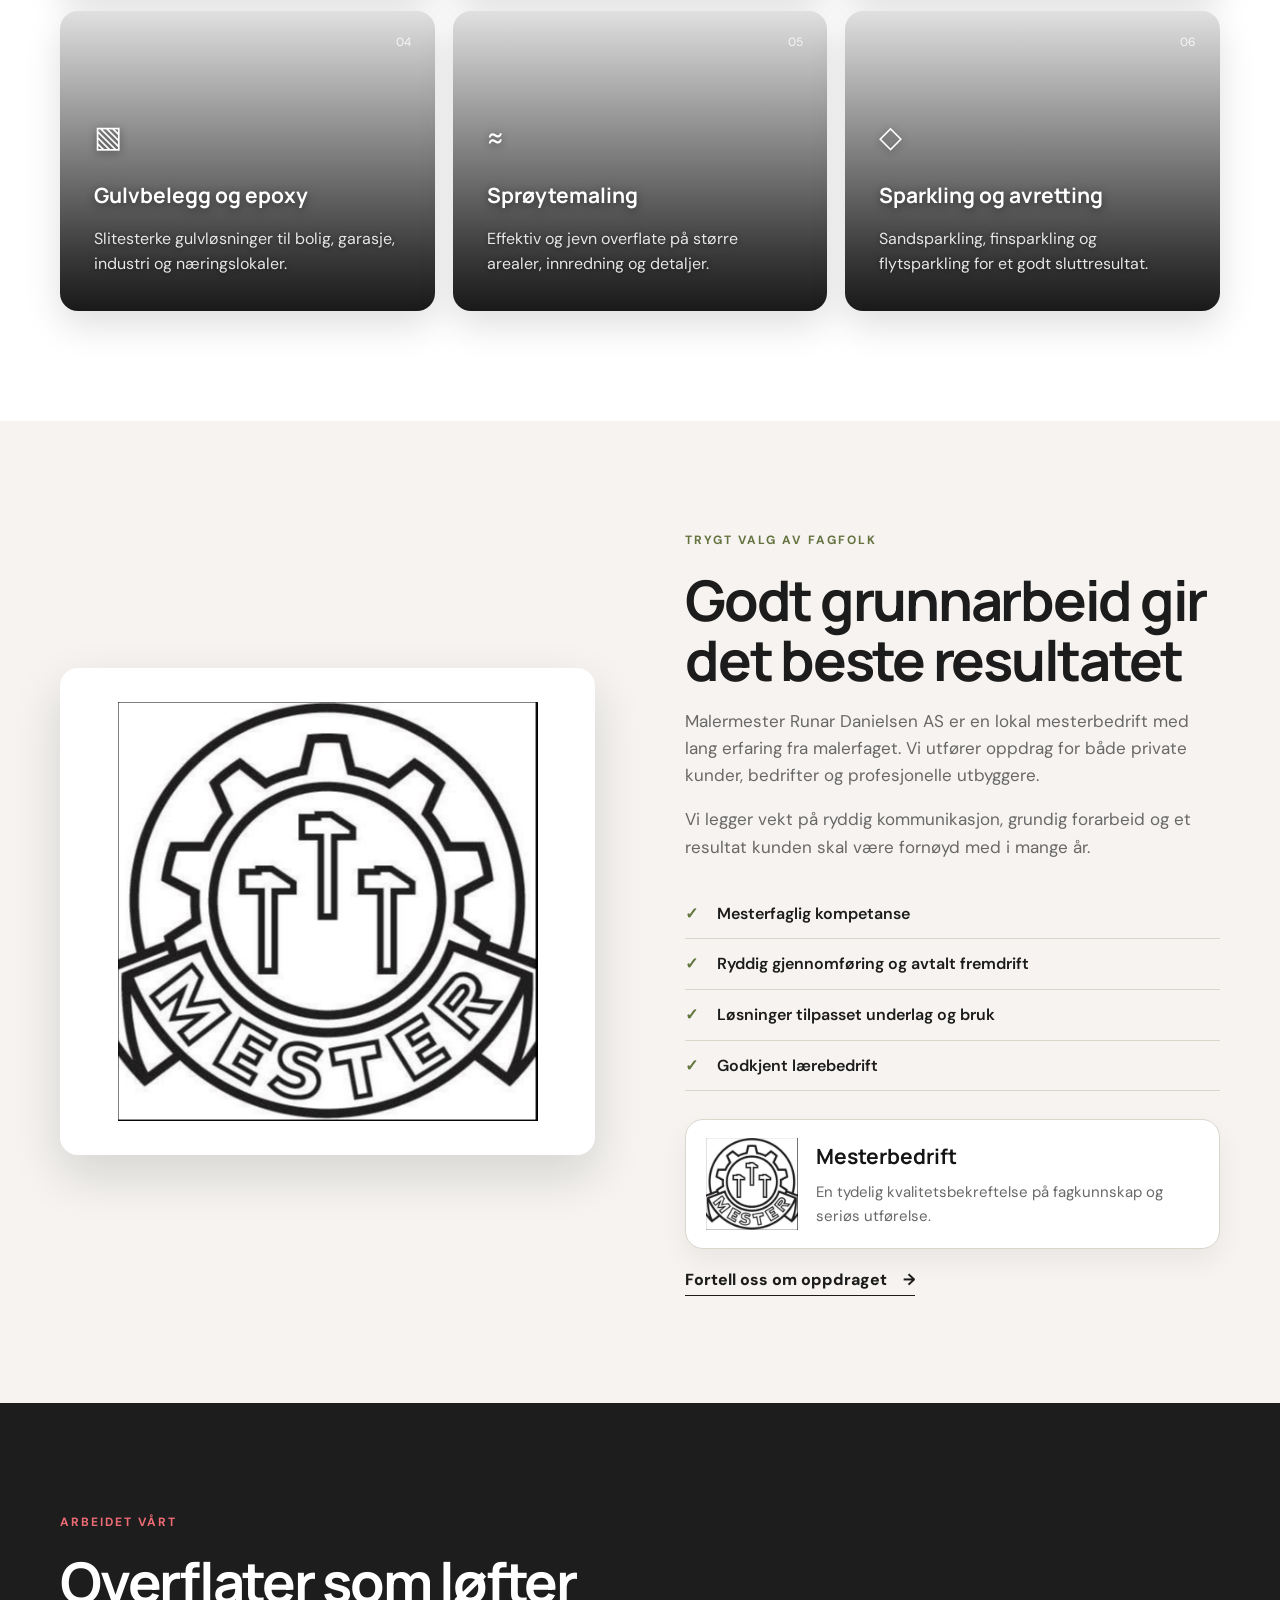
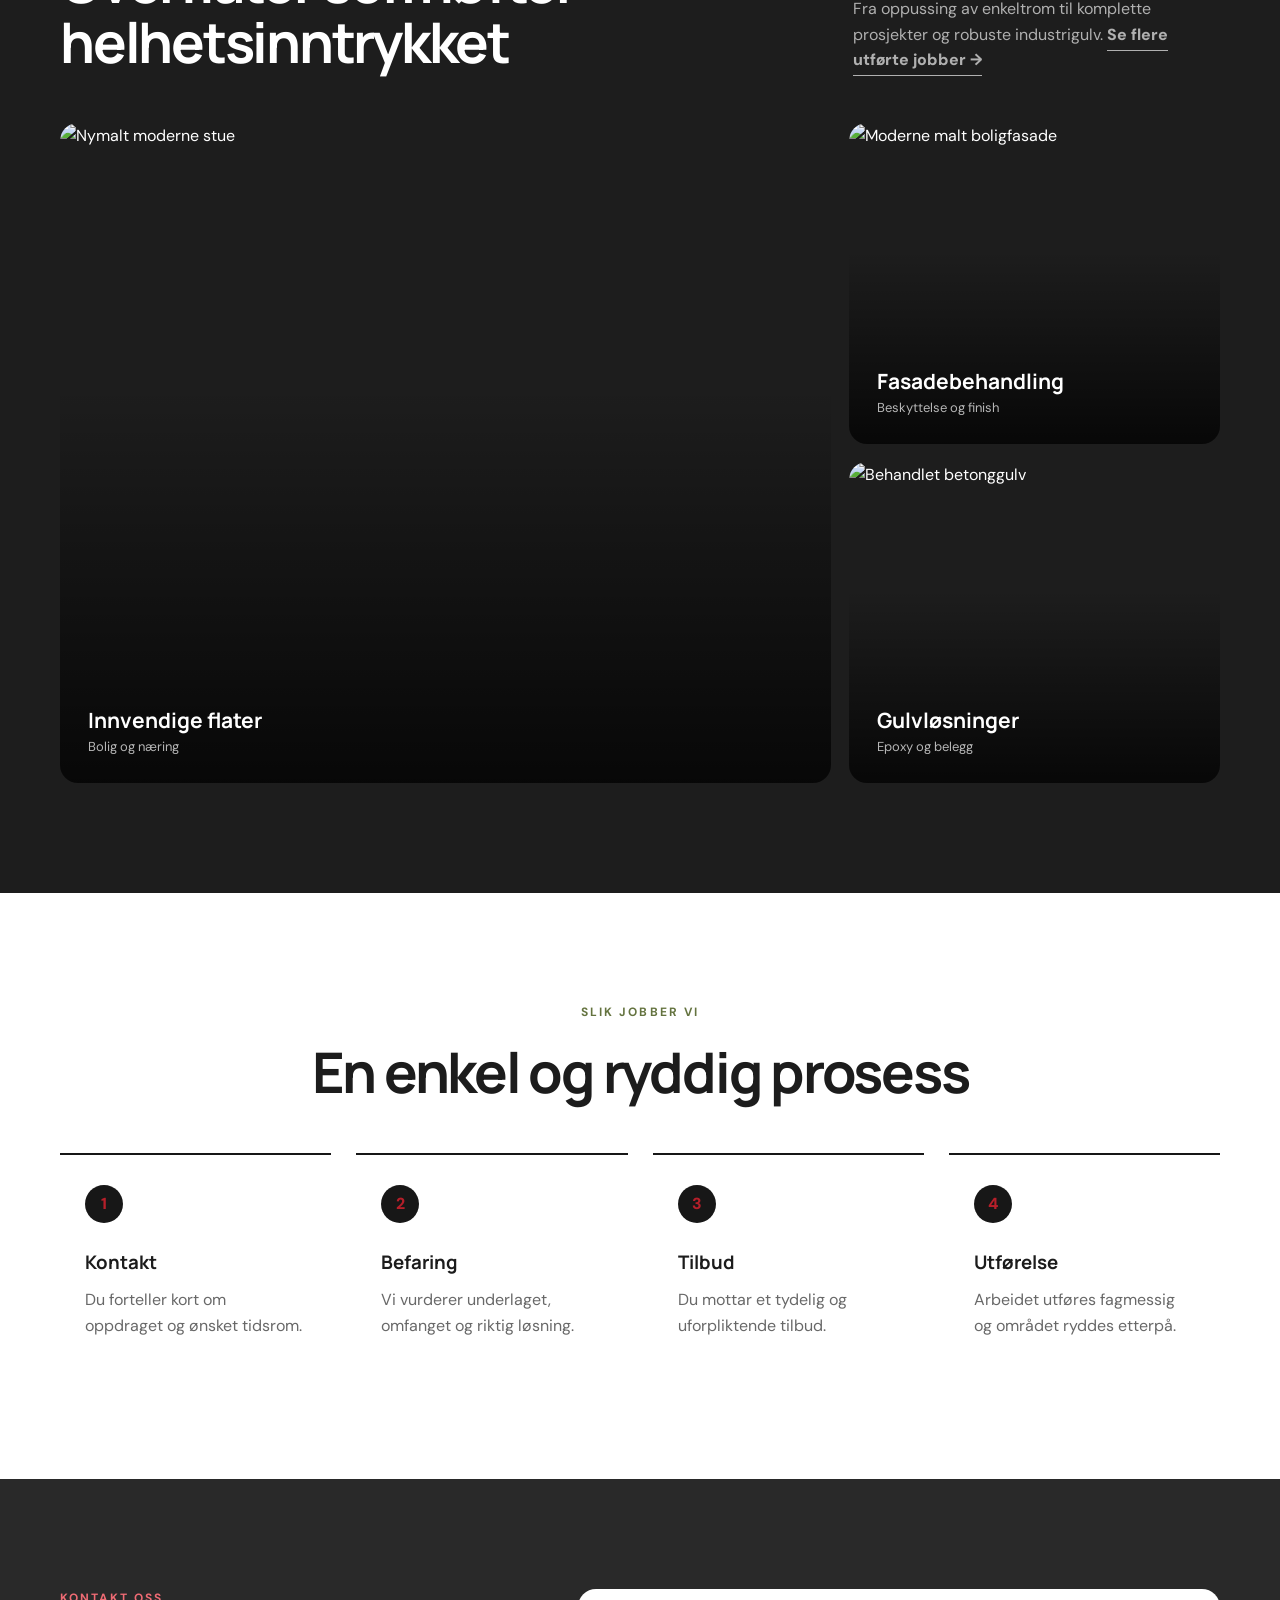
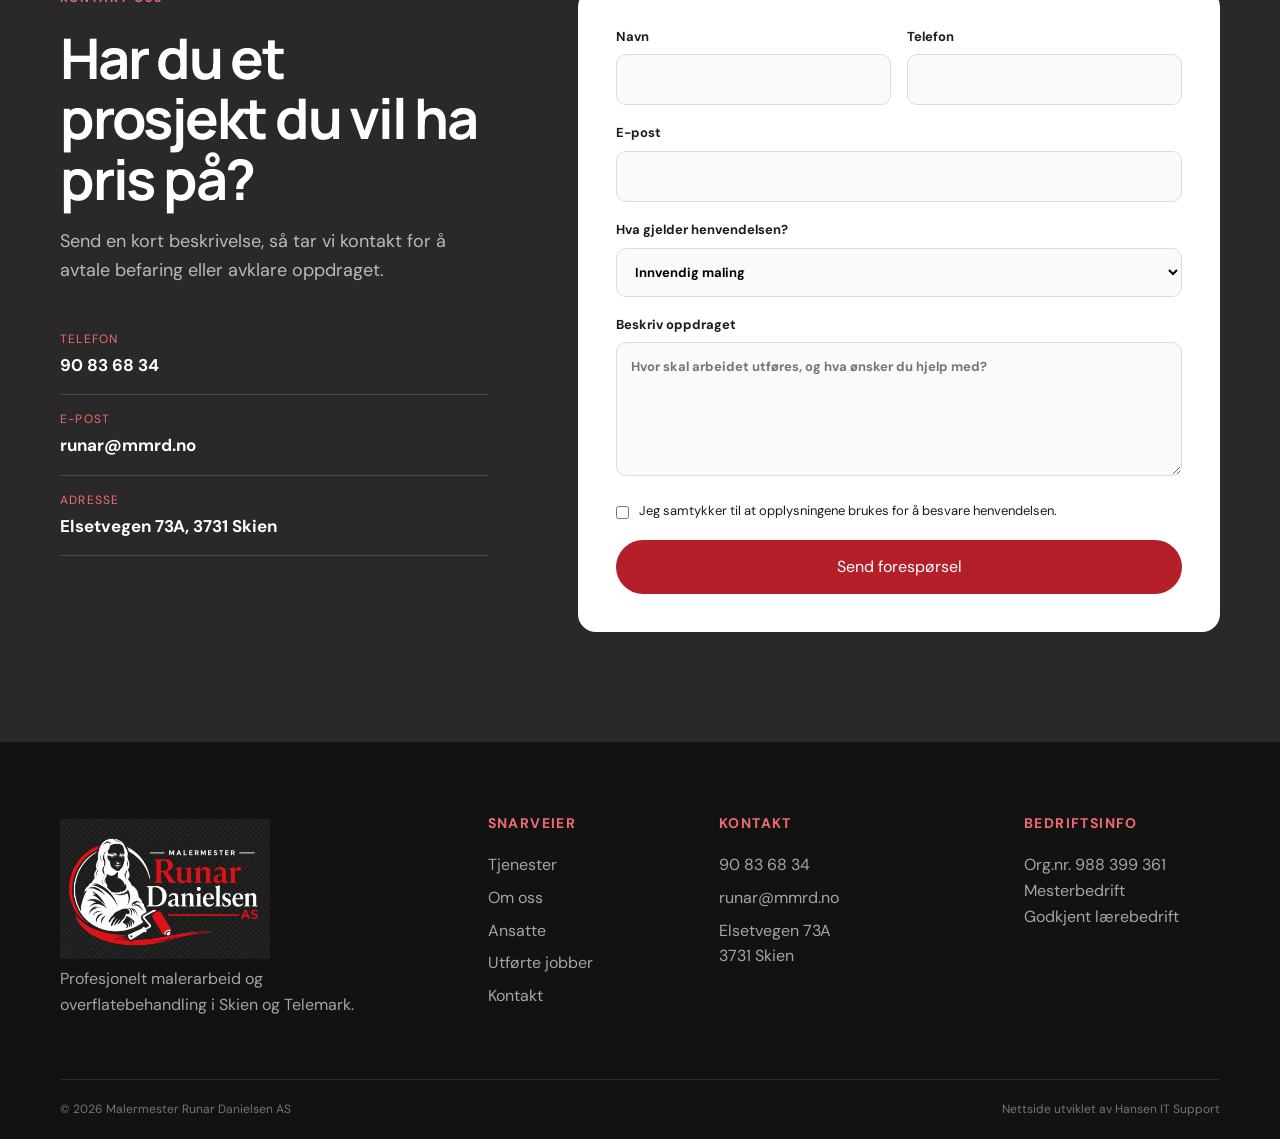
==== commit e40ab589: "Update index.html" ====
--- a/index.html
+++ b/index.html
@@ -67,6 +67,7 @@
           <div class="hero-actions">
             <a class="btn btn-primary" href="#kontakt">Be om gratis befaring</a>
             <a class="btn btn-ghost" href="tel:+4790836834">Ring oss direkte</a>
+            <button class="btn btn-ghost" id="share-site" type="button">Del hjemmesiden</button>
           </div>
           <div class="trust-row">
             <div><strong>20+ år</strong><span>med eget AS</span></div>
@@ -215,5 +216,33 @@
     <div class="container footer-bottom"><span>© <span id="year"></span> Malermester Runar Danielsen AS</span><span>Nettside utviklet av <a href="https://hansenitsupport.no" target="_blank" rel="noopener noreferrer">Hansen IT Support</a></span></div>
   </footer>
   <script src="script.js"></script>
+  <script>
+    const shareButton = document.getElementById('share-site');
+
+    shareButton.addEventListener('click', async () => {
+      const shareData = {
+        title: 'Malermester Runar Danielsen AS',
+        text: 'Se hjemmesiden til Malermester Runar Danielsen AS.',
+        url: 'https://mmrd.no/'
+      };
+
+      try {
+        if (navigator.share) {
+          await navigator.share(shareData);
+        } else {
+          await navigator.clipboard.writeText(shareData.url);
+          const originalText = shareButton.textContent;
+          shareButton.textContent = 'Lenken er kopiert';
+          setTimeout(() => {
+            shareButton.textContent = originalText;
+          }, 2500);
+        }
+      } catch (error) {
+        if (error.name !== 'AbortError') {
+          window.prompt('Kopier denne lenken:', shareData.url);
+        }
+      }
+    });
+  </script>
 </body>
 </html>
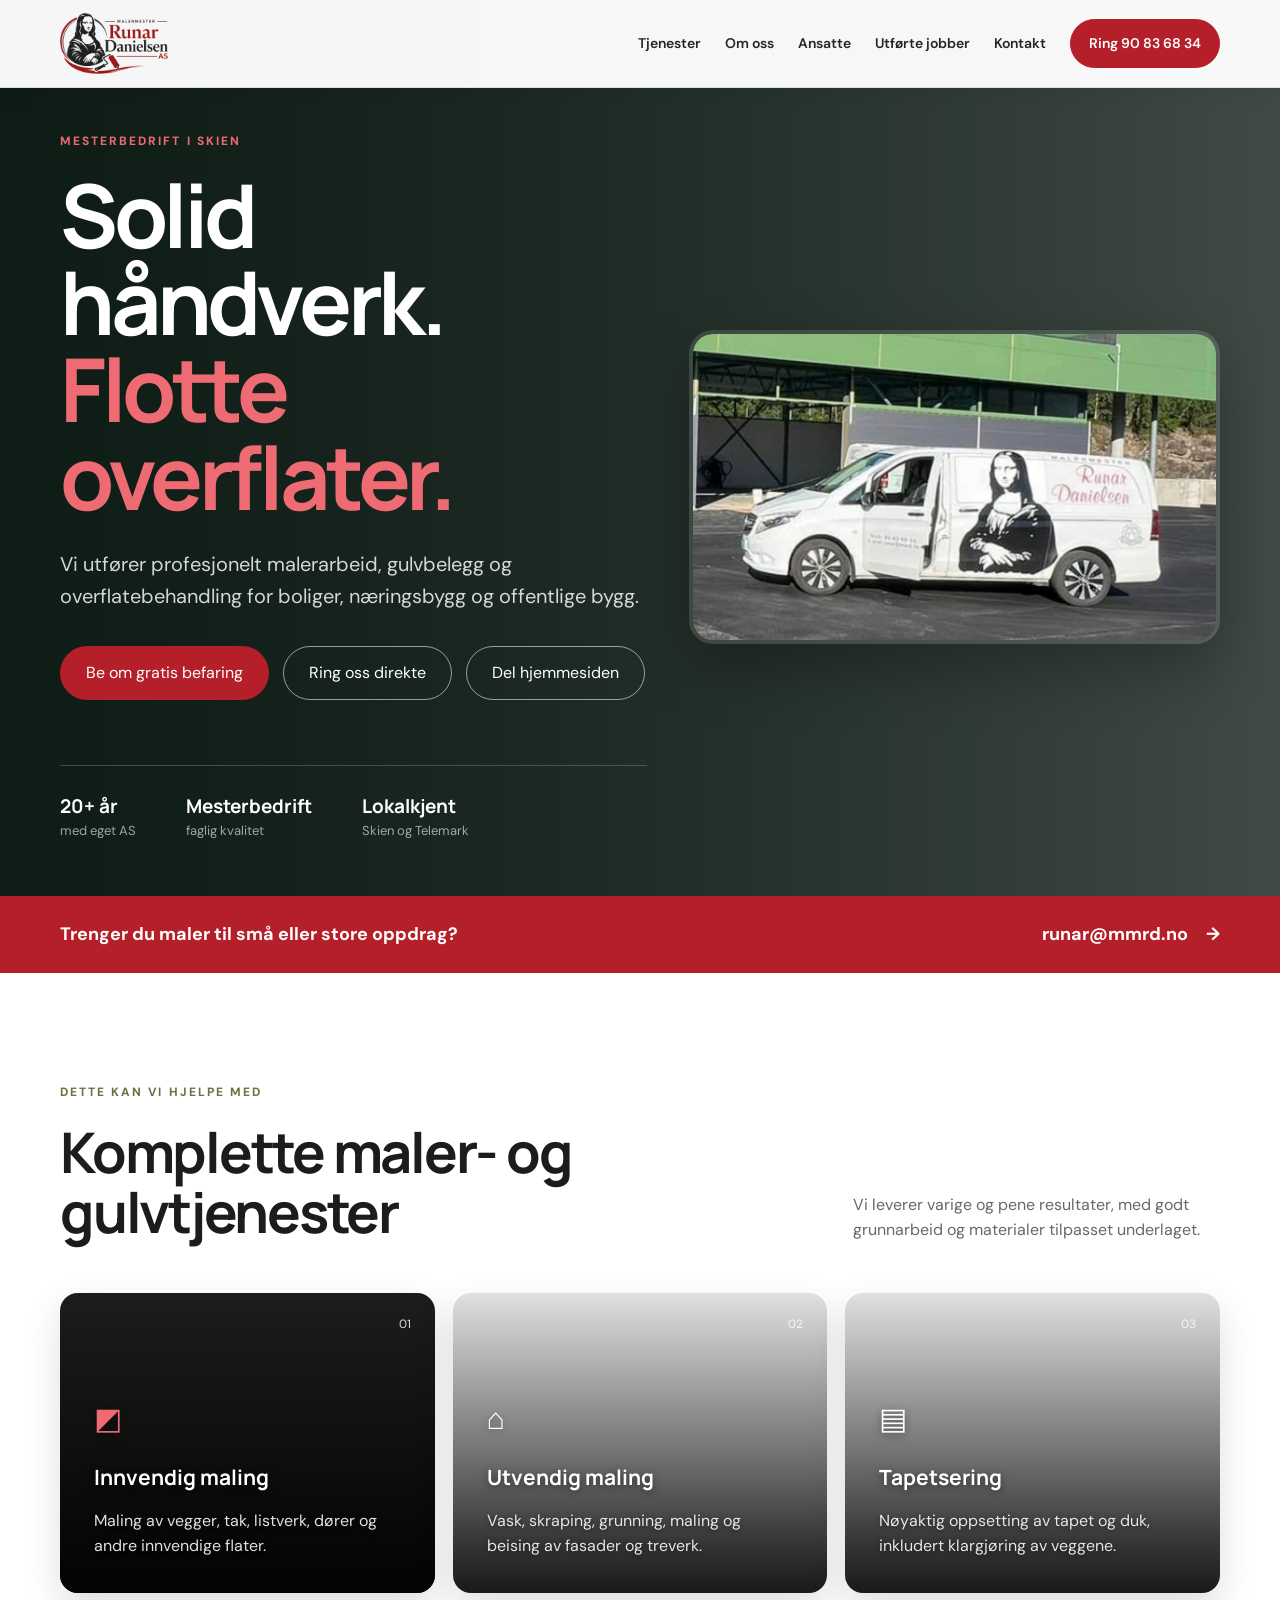
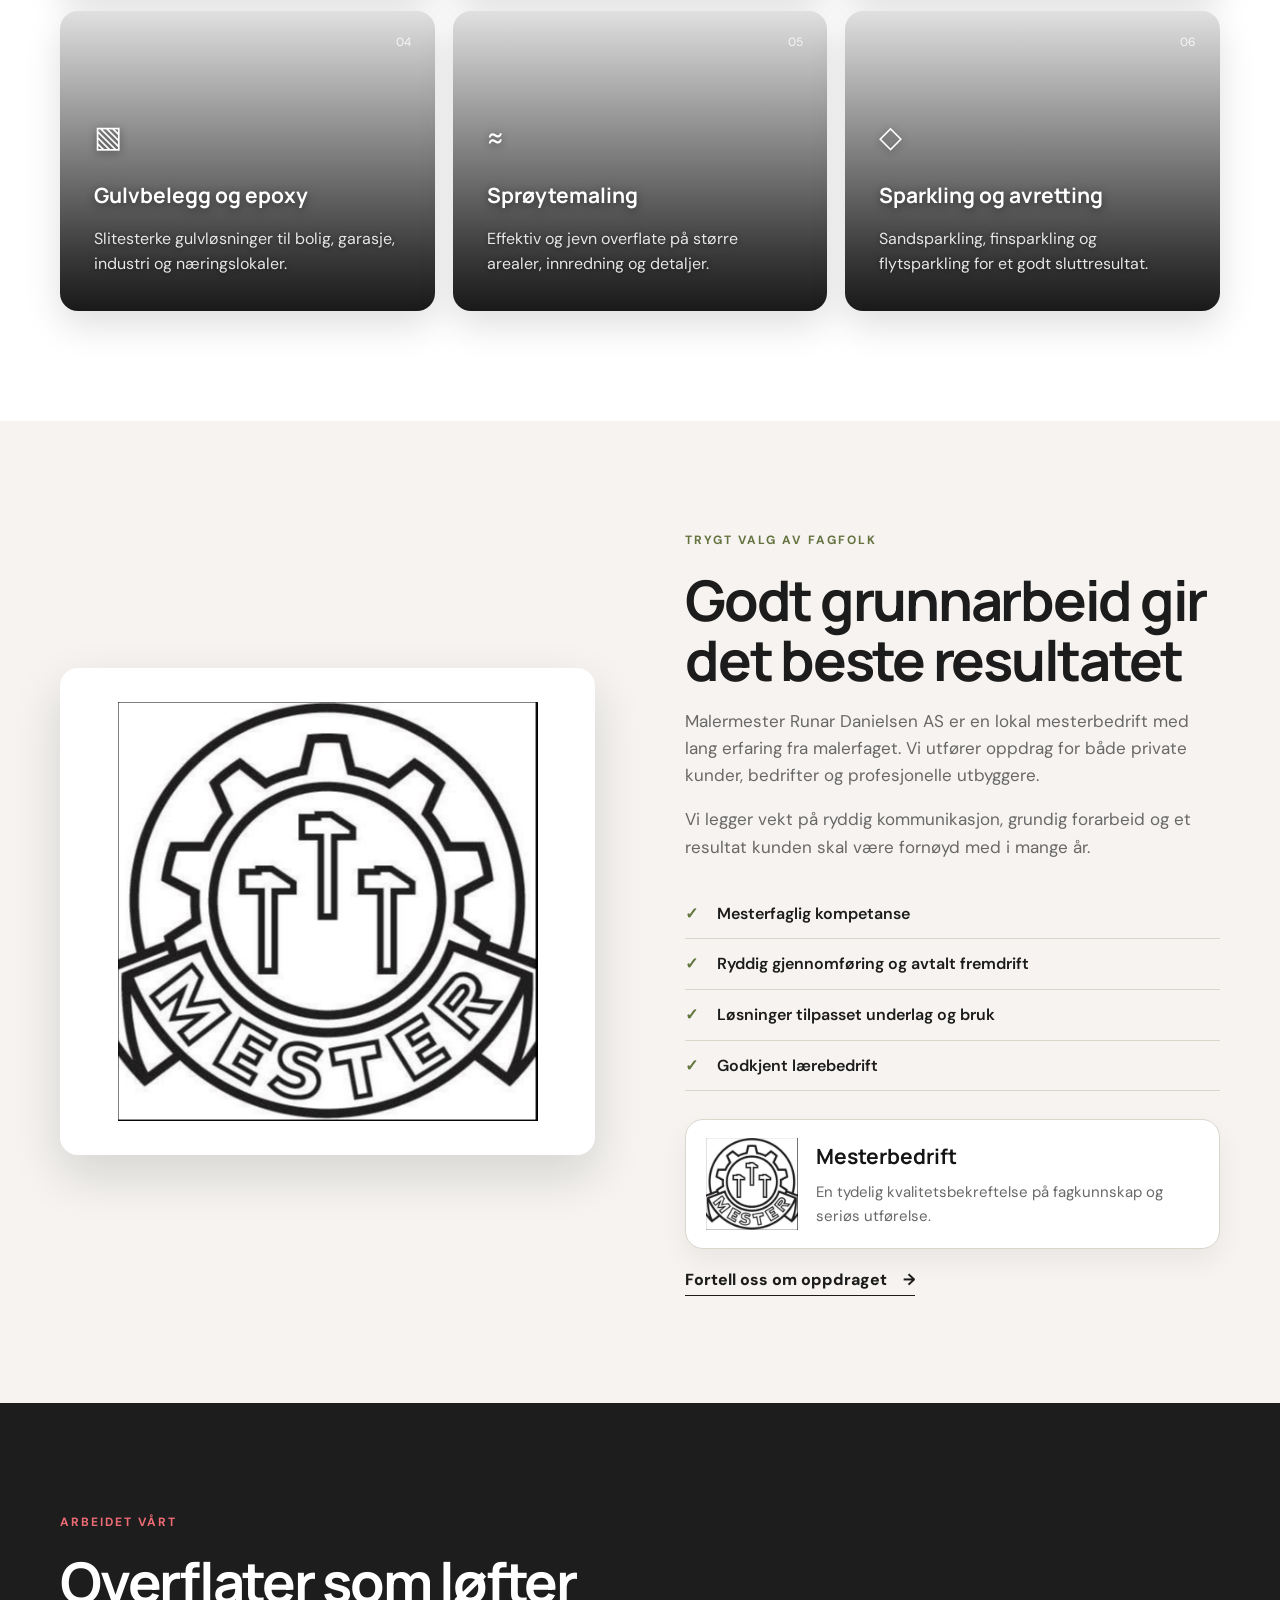
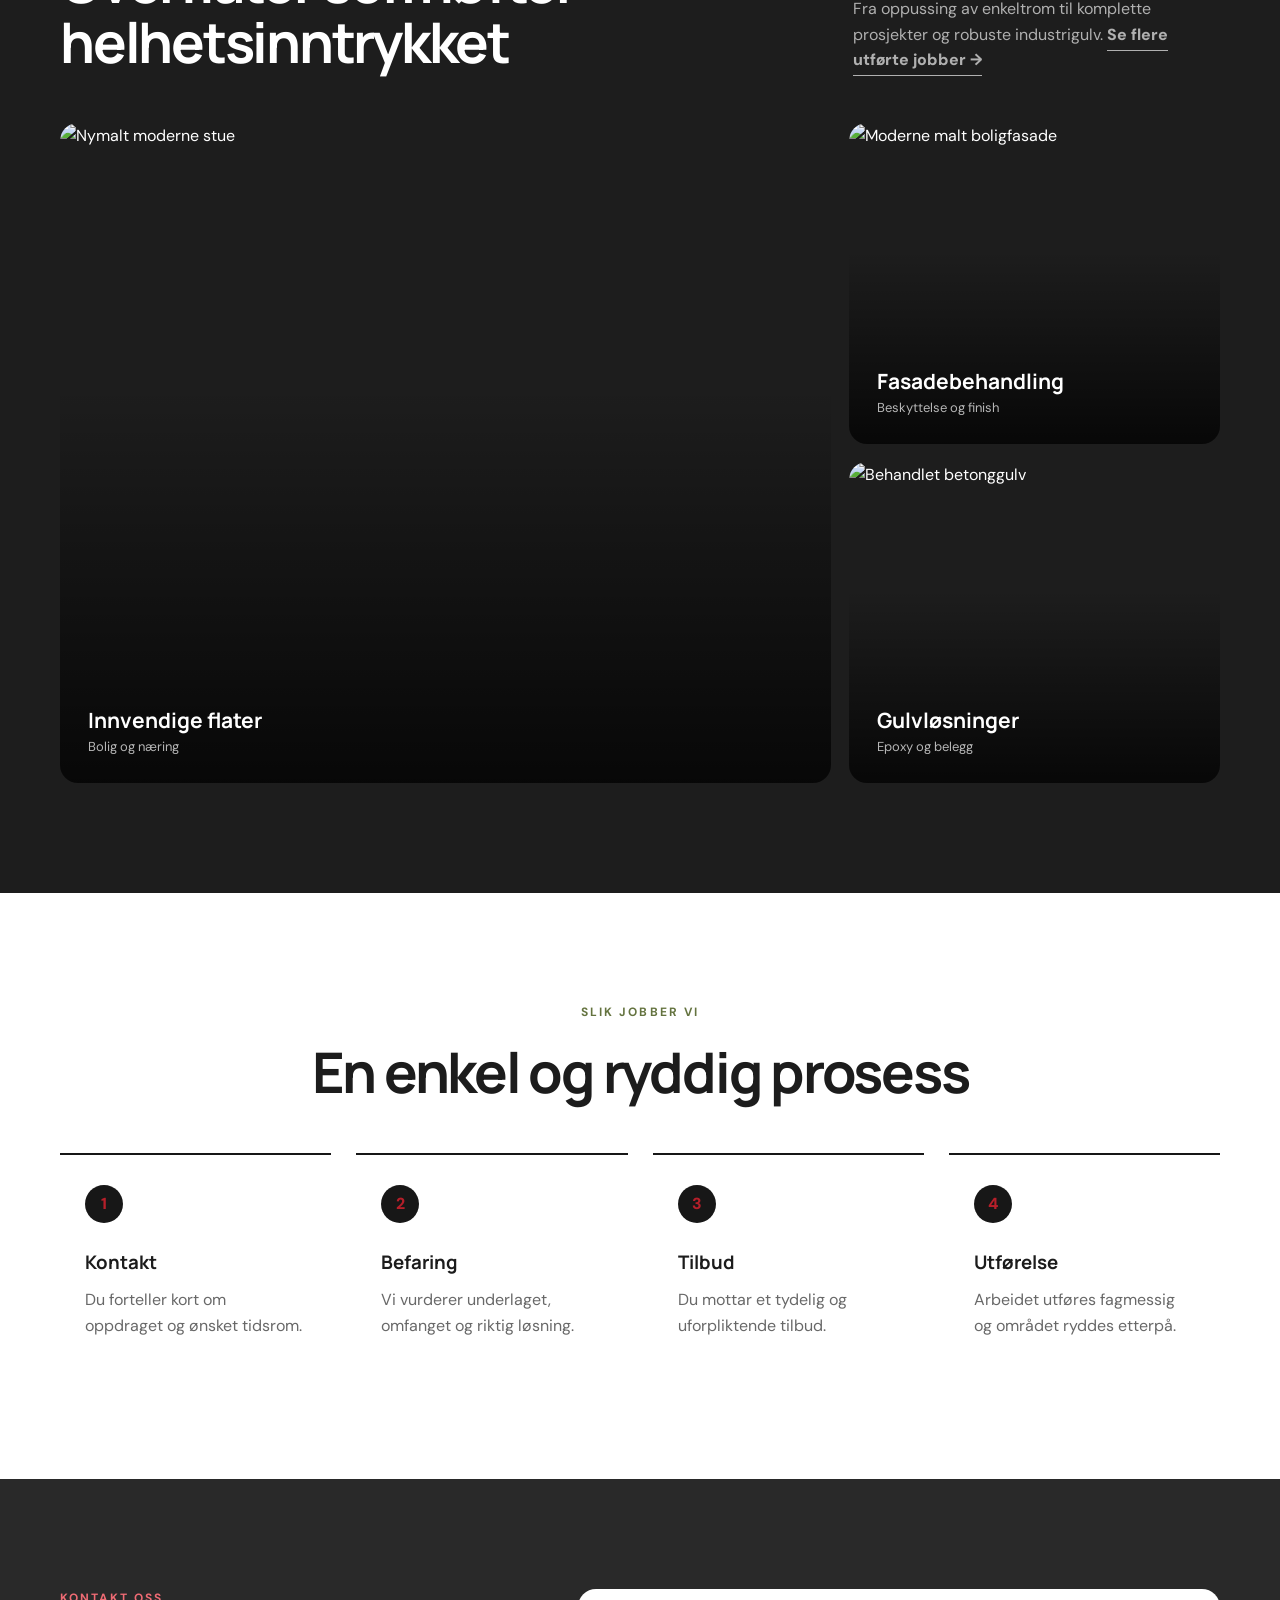
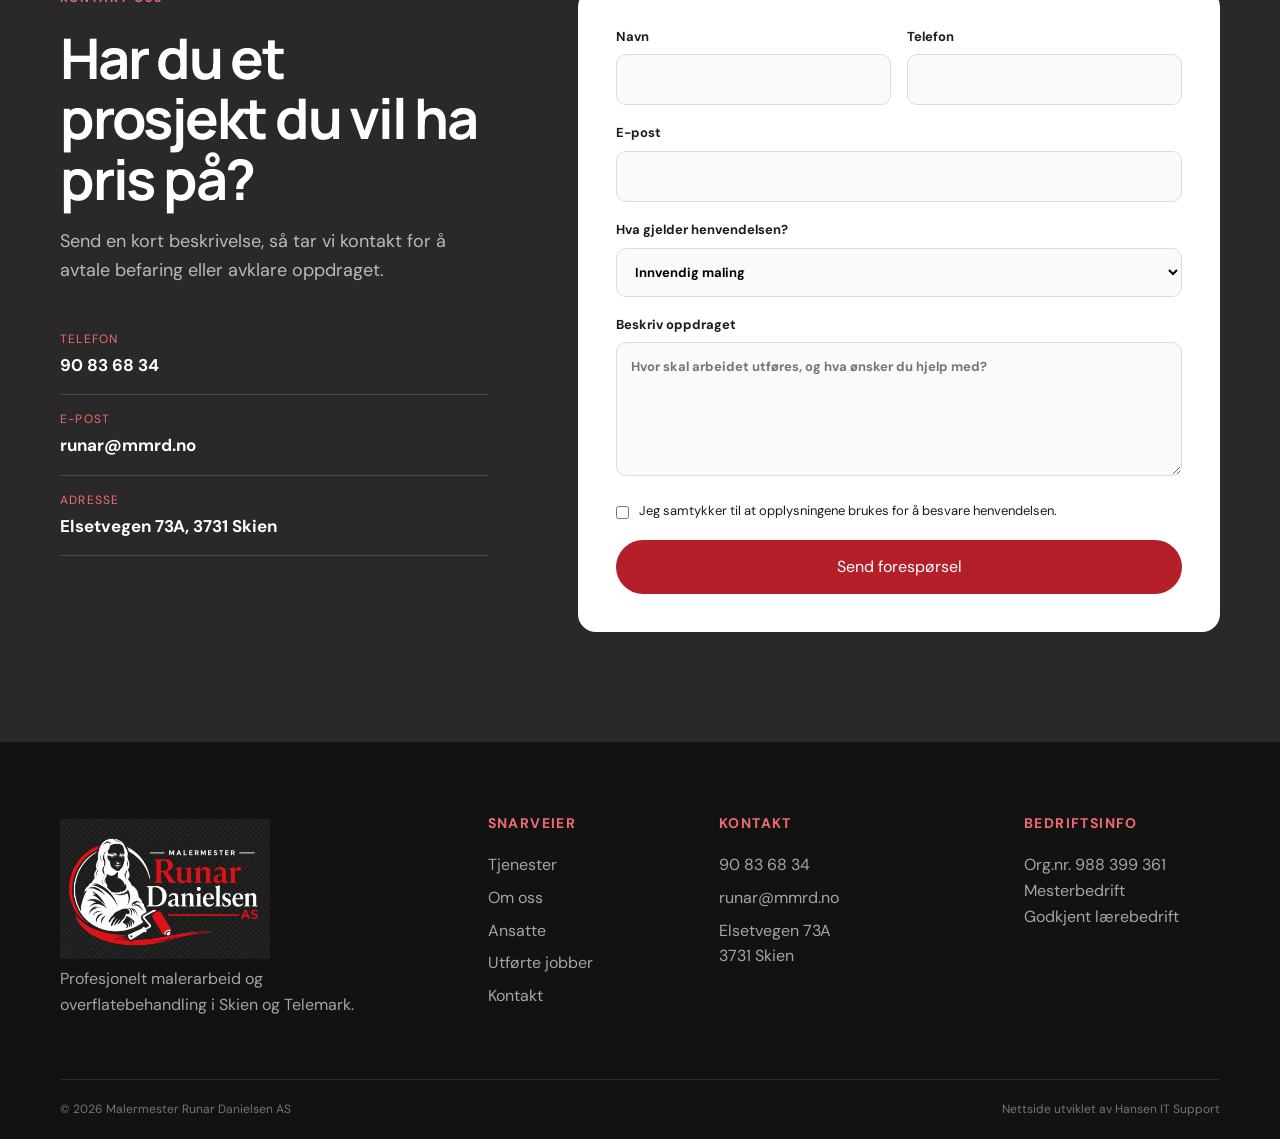
==== commit 7f43ea36: "Update index.html" ====
--- a/index.html
+++ b/index.html
@@ -67,7 +67,12 @@
           <div class="hero-actions">
             <a class="btn btn-primary" href="#kontakt">Be om gratis befaring</a>
             <a class="btn btn-ghost" href="tel:+4790836834">Ring oss direkte</a>
-            <button class="btn btn-ghost" id="share-site" type="button">Del hjemmesiden</button>
+            <button
+              class="btn btn-ghost"
+              id="share-site"
+              type="button"
+              style="appearance:none;-webkit-appearance:none;background:transparent;color:#fff;border:1px solid rgba(255,255,255,.55);cursor:pointer;font:inherit;"
+            >Del hjemmesiden</button>
           </div>
           <div class="trust-row">
             <div><strong>20+ år</strong><span>med eget AS</span></div>
